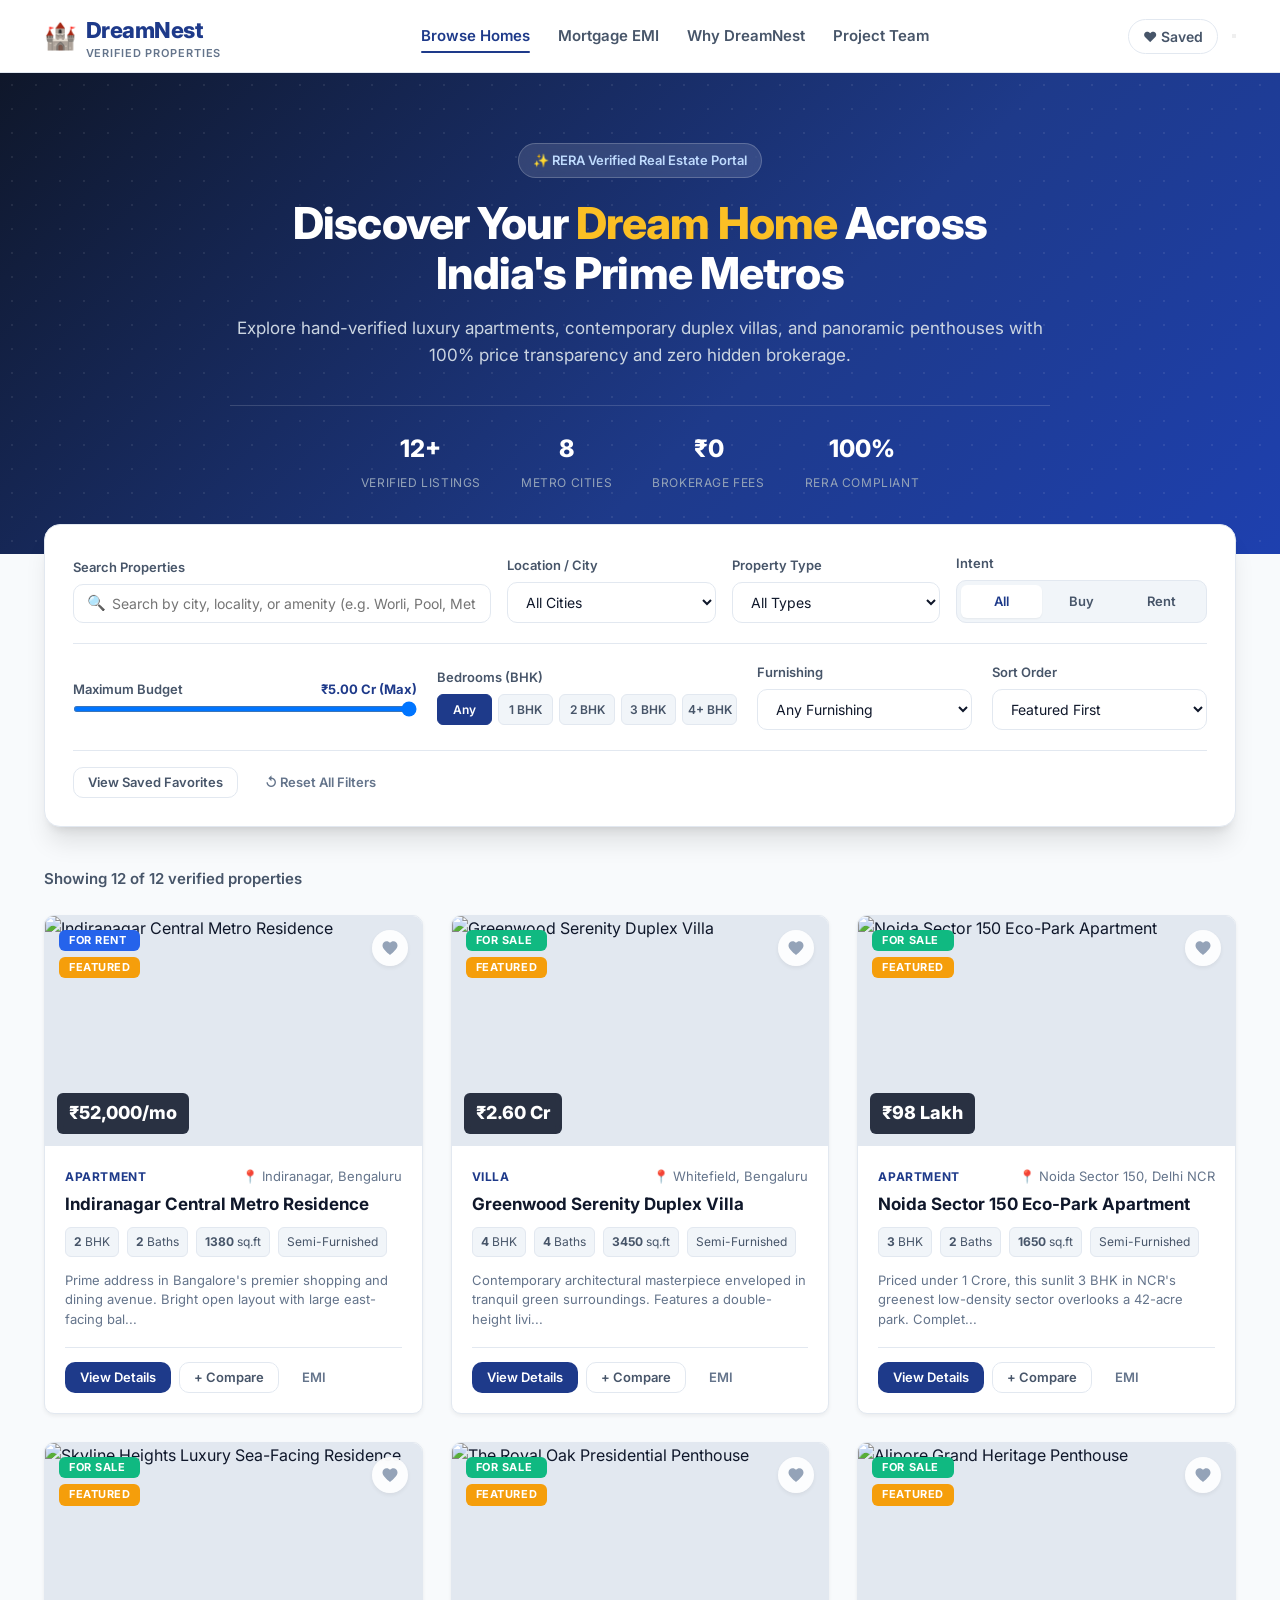
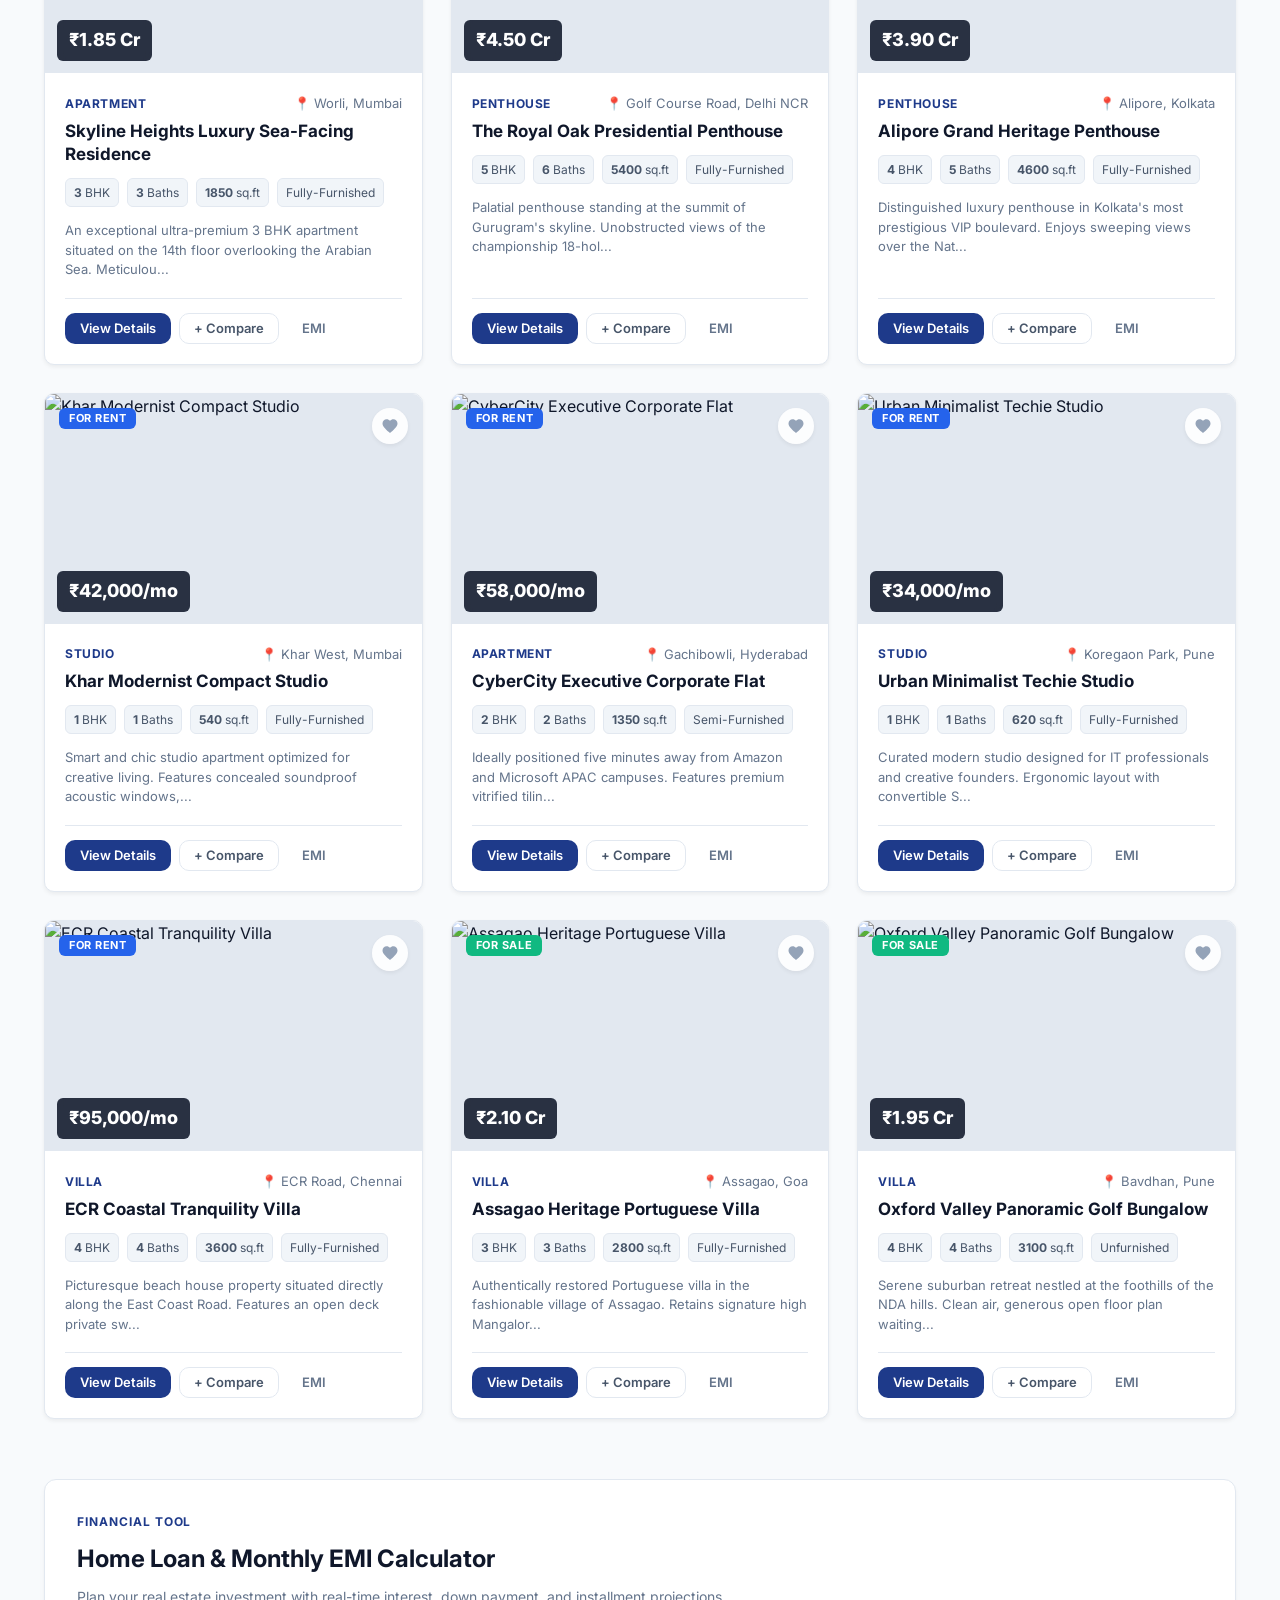
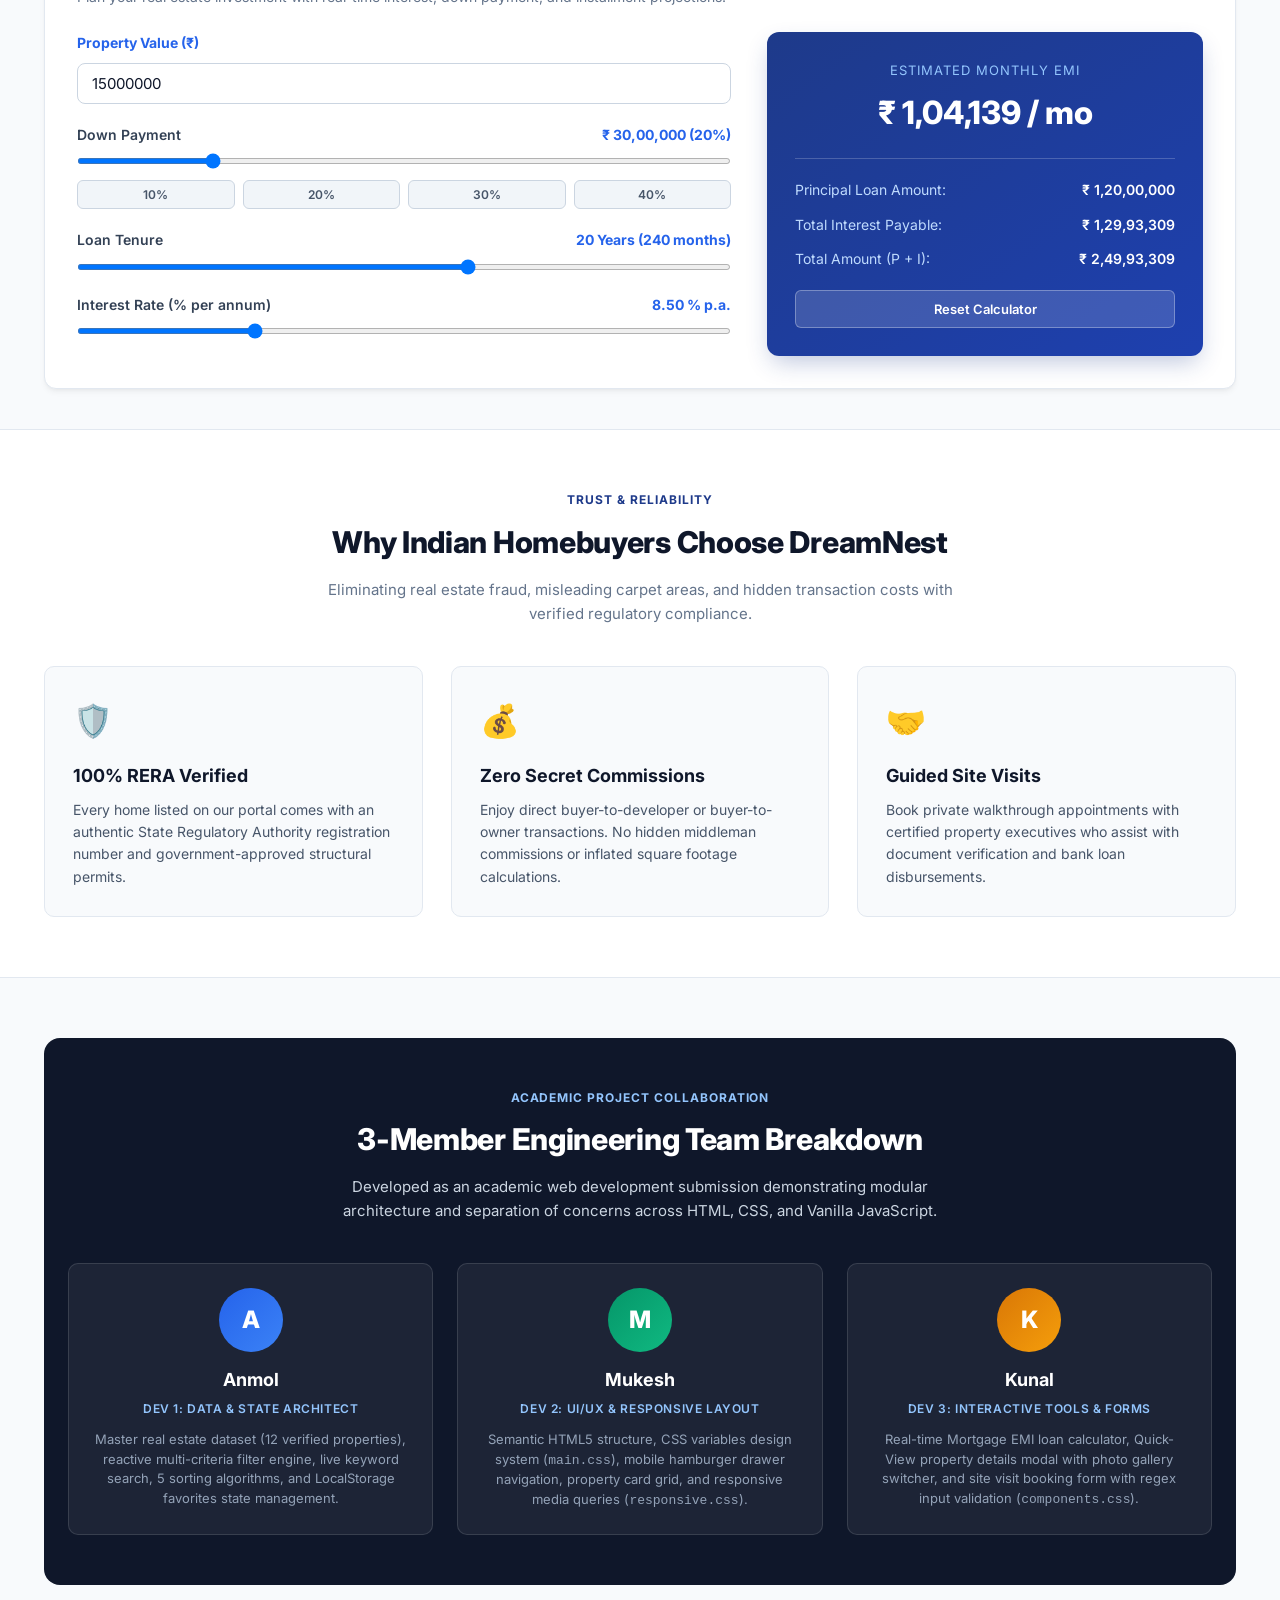
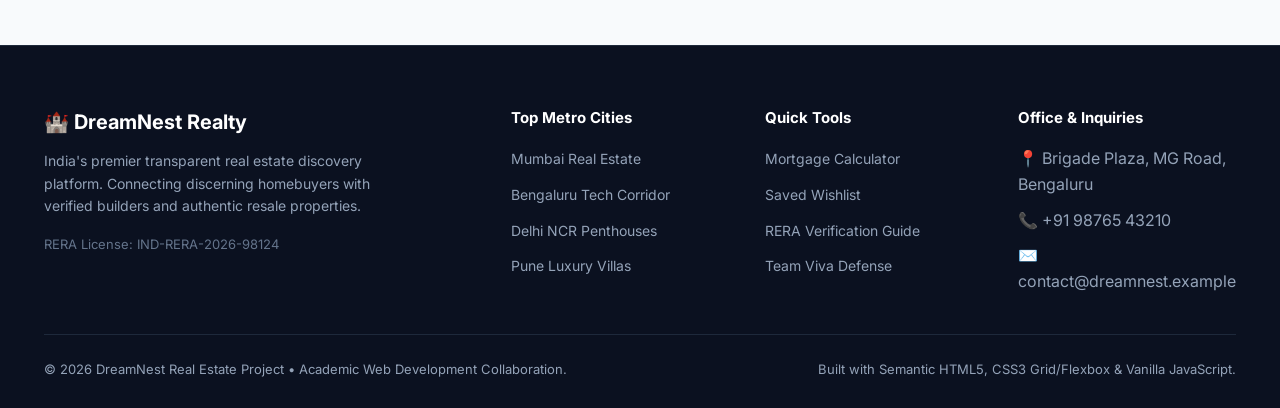
==== index.html @ aae1cc79 "feat(ui): implement responsive layout, design system, and semantic HTML structure" ====
<!DOCTYPE html>
<html lang="en">
<head>
    <meta charset="UTF-8">
    <!-- Viewport configuration for mobile responsiveness (Authored by Mukesh) -->
    <meta name="viewport" content="width=device-width, initial-scale=1.0">
    <title>DreamNest - Verified Real Estate Listing & Mortgage Platform</title>

    <!-- Google Fonts for typography -->
    <link rel="preconnect" href="https://fonts.googleapis.com">
    <link rel="preconnect" href="https://fonts.gstatic.com" crossorigin>
    <link href="https://fonts.googleapis.com/css2?family=Inter:wght@400;500;600;700;800&display=swap" rel="stylesheet">

    <!-- Stylesheets: Mukesh's Design System + Kunal's Component Styling -->
    <link rel="stylesheet" href="css/main.css">
    <link rel="stylesheet" href="css/responsive.css">
    <link rel="stylesheet" href="css/components.css">
</head>
<body>

    <!-- ======================================================================
         SECTION 1: STICKY NAVIGATION BAR (Authored by Mukesh)
         ====================================================================== -->
    <header class="site-header">
        <div class="site-container">
            <nav class="navbar" aria-label="Main Navigation">
                <a href="index.html" class="brand-logo" aria-label="DreamNest Home">
                    <span class="brand-logo__icon">🏰</span>
                    <div>
                        <span>DreamNest</span>
                        <span class="brand-logo__sub">Verified Properties</span>
                    </div>
                </a>

                <ul class="nav-links">
                    <li><a href="#filterSection" class="nav-link is-active">Browse Homes</a></li>
                    <li><a href="#mortgageCalculatorSection" class="nav-link">Mortgage EMI</a></li>
                    <li><a href="#featuresSection" class="nav-link">Why DreamNest</a></li>
                    <li><a href="#teamSection" class="nav-link">Project Team</a></li>
                </ul>

                <div class="nav-actions">
                    <!-- Wishlist button (Connected to Anmol's LocalStorage state) -->
                    <button type="button" class="header-badge-btn" id="headerFavoritesBtn" title="View your saved properties">
                        <span>❤️ Saved</span>
                        <span class="counter-badge" id="favoritesCountBadge" style="display: none;">0</span>
                    </button>

                    <!-- Mobile Hamburger Button -->
                    <button type="button" class="mobile-menu-toggle" id="mobileMenuToggleBtn" aria-label="Toggle navigation menu">
                        <span></span>
                        <span></span>
                        <span></span>
                    </button>
                </div>
            </nav>
        </div>
    </header>

    <main>
        <!-- ==================================================================
             SECTION 2: HERO BANNER (Authored by Mukesh)
             ================================================================== -->
        <section class="hero-section">
            <div class="site-container">
                <div class="hero-content">
                    <div class="hero-pill-badge">
                        <span>✨ RERA Verified Real Estate Portal</span>
                    </div>
                    <h1 class="hero-title">
                        Discover Your <span>Dream Home</span> Across India's Prime Metros
                    </h1>
                    <p class="hero-subtitle">
                        Explore hand-verified luxury apartments, contemporary duplex villas, and panoramic penthouses with 100% price transparency and zero hidden brokerage.
                    </p>

                    <div class="hero-quick-stats">
                        <div class="hero-stat-item">
                            <strong>12+</strong>
                            <span>Verified Listings</span>
                        </div>
                        <div class="hero-stat-item">
                            <strong>8</strong>
                            <span>Metro Cities</span>
                        </div>
                        <div class="hero-stat-item">
                            <strong>₹0</strong>
                            <span>Brokerage Fees</span>
                        </div>
                        <div class="hero-stat-item">
                            <strong>100%</strong>
                            <span>RERA Compliant</span>
                        </div>
                    </div>
                </div>
            </div>
        </section>

        <!-- ==================================================================
             SECTION 3: MULTI-CRITERIA FILTER PANEL (Authored by Mukesh & Anmol)
             ================================================================== -->
        <section class="filter-panel-section" id="filterSection">
            <div class="site-container">
                <div class="filter-card">
                    <!-- Row 1: Keyword, City, Type, Purpose -->
                    <div class="filter-grid-row-1">
                        <div class="filter-control-group">
                            <label for="filterSearchInput" class="filter-control-label">Search Properties</label>
                            <div class="filter-input-wrap">
                                <span class="filter-input-icon">🔍</span>
                                <input 
                                    type="text" 
                                    id="filterSearchInput" 
                                    class="filter-input filter-input--with-icon" 
                                    placeholder="Search by city, locality, or amenity (e.g. Worli, Pool, Metro)..." 
                                />
                            </div>
                        </div>

                        <div class="filter-control-group">
                            <label for="filterCity" class="filter-control-label">Location / City</label>
                            <select id="filterCity" class="filter-select">
                                <option value="all">All Cities</option>
                                <option value="Mumbai">Mumbai</option>
                                <option value="Bengaluru">Bengaluru</option>
                                <option value="Delhi NCR">Delhi NCR</option>
                                <option value="Pune">Pune</option>
                                <option value="Hyderabad">Hyderabad</option>
                                <option value="Goa">Goa</option>
                                <option value="Kolkata">Kolkata</option>
                                <option value="Chennai">Chennai</option>
                            </select>
                        </div>

                        <div class="filter-control-group">
                            <label for="filterPropertyType" class="filter-control-label">Property Type</label>
                            <select id="filterPropertyType" class="filter-select">
                                <option value="all">All Types</option>
                                <option value="Apartment">Apartment</option>
                                <option value="Villa">Villa</option>
                                <option value="Penthouse">Penthouse</option>
                                <option value="Studio">Studio</option>
                            </select>
                        </div>

                        <div class="filter-control-group">
                            <span class="filter-control-label">Intent</span>
                            <div class="purpose-toggle-group">
                                <label class="purpose-toggle-label">
                                    <input type="radio" name="purposeFilter" value="all" checked /> All
                                </label>
                                <label class="purpose-toggle-label">
                                    <input type="radio" name="purposeFilter" value="Sale" /> Buy
                                </label>
                                <label class="purpose-toggle-label">
                                    <input type="radio" name="purposeFilter" value="Rent" /> Rent
                                </label>
                            </div>
                        </div>
                    </div>

                    <!-- Row 2: Price Range, BHK Count, Furnishing, Sorting -->
                    <div class="filter-grid-row-2">
                        <div class="price-slider-wrap">
                            <div class="price-slider-header">
                                <span class="filter-control-label">Maximum Budget</span>
                                <span id="priceSliderValueDisplay">₹5.00 Cr (Max)</span>
                            </div>
                            <input 
                                type="range" 
                                id="filterPriceRange" 
                                class="styled-range-slider" 
                                min="25000" 
                                max="50000000" 
                                step="25000" 
                                value="50000000" 
                            />
                        </div>

                        <div class="filter-control-group">
                            <span class="filter-control-label">Bedrooms (BHK)</span>
                            <div class="bhk-pills-row">
                                <button type="button" class="bhk-pill is-active" data-bhk-val="0">Any</button>
                                <button type="button" class="bhk-pill" data-bhk-val="1">1 BHK</button>
                                <button type="button" class="bhk-pill" data-bhk-val="2">2 BHK</button>
                                <button type="button" class="bhk-pill" data-bhk-val="3">3 BHK</button>
                                <button type="button" class="bhk-pill" data-bhk-val="4">4+ BHK</button>
                            </div>
                        </div>

                        <div class="filter-control-group">
                            <label for="filterFurnishing" class="filter-control-label">Furnishing</label>
                            <select id="filterFurnishing" class="filter-select">
                                <option value="all">Any Furnishing</option>
                                <option value="Fully-Furnished">Fully-Furnished</option>
                                <option value="Semi-Furnished">Semi-Furnished</option>
                                <option value="Unfurnished">Unfurnished</option>
                            </select>
                        </div>

                        <div class="filter-control-group">
                            <label for="filterSortBy" class="filter-control-label">Sort Order</label>
                            <select id="filterSortBy" class="filter-select">
                                <option value="featured">Featured First</option>
                                <option value="price-asc">Price: Low to High</option>
                                <option value="price-desc">Price: High to Low</option>
                                <option value="area-desc">Area: Largest First</option>
                                <option value="newest">Recently Listed</option>
                            </select>
                        </div>
                    </div>

                    <!-- Row 3: Active Filter Chips & Control Buttons -->
                    <div class="filter-actions-bar">
                        <div class="filter-chips-container" id="activeFilterChips" style="display: none;">
                            <!-- Dynamically generated by Anmol's search-filter.js -->
                        </div>

                        <div class="filter-buttons-group">
                            <button type="button" class="btn btn--outline btn--sm" id="toggleFavoritesViewBtn">
                                View Saved Favorites
                            </button>
                            <button type="button" class="btn btn--text btn--sm" id="resetFiltersBtn">
                                ↺ Reset All Filters
                            </button>
                        </div>
                    </div>
                </div>
            </div>
        </section>

        <!-- ==================================================================
             SECTION 4: PROPERTY LISTINGS CATALOG (Cards rendered by Anmol & Mukesh)
             ================================================================== -->
        <section class="site-container">
            <div class="catalog-header-bar">
                <span class="results-badge-text" id="resultsCountBadge">
                    Loading verified listings...
                </span>
            </div>

            <!-- Dynamic Grid Target Container -->
            <div class="properties-grid" id="propertiesContainer">
                <!-- Dynamically populated by Anmol's FilterEngine -->
            </div>
        </section>

        <!-- ==================================================================
             SECTION 5: HOME LOAN & EMI CALCULATOR (Markup by Mukesh, Logic by Kunal)
             ================================================================== -->
        <section class="site-container" id="mortgageCalculatorSection">
            <div class="calculator-card">
                <div class="calculator-card__header">
                    <span class="section-tag">Financial Tool</span>
                    <h2 class="calculator-card__title">Home Loan & Monthly EMI Calculator</h2>
                    <p class="calculator-card__subtitle">
                        Plan your real estate investment with real-time interest, down payment, and installment projections.
                    </p>
                    <span class="calculator-card__notice" id="calcPropertyNotice" style="display: none;"></span>
                </div>

                <div class="calc-grid">
                    <!-- Left: Sliders and Inputs -->
                    <div class="calc-inputs-column">
                        <div class="calc-field-group">
                            <label for="calcPropertyPrice" class="calc-field-header">
                                <span>Property Value (₹)</span>
                            </label>
                            <input 
                                type="number" 
                                id="calcPropertyPrice" 
                                class="calc-text-input" 
                                value="15000000" 
                                step="100000" 
                                min="100000" 
                            />
                        </div>

                        <div class="calc-field-group">
                            <div class="calc-field-header">
                                <span>Down Payment</span>
                                <span id="calcDownPaymentText">₹ 30,00,000 (20%)</span>
                            </div>
                            <input 
                                type="range" 
                                id="calcDownPayment" 
                                class="calc-range-slider" 
                                min="10" 
                                max="60" 
                                value="20" 
                                step="5" 
                            />
                            <div class="calc-pills-row">
                                <button type="button" class="calc-pill-btn" data-calc-dp="10">10%</button>
                                <button type="button" class="calc-pill-btn" data-calc-dp="20">20%</button>
                                <button type="button" class="calc-pill-btn" data-calc-dp="30">30%</button>
                                <button type="button" class="calc-pill-btn" data-calc-dp="40">40%</button>
                            </div>
                        </div>

                        <div class="calc-field-group">
                            <div class="calc-field-header">
                                <span>Loan Tenure</span>
                                <span id="calcTenureText">20 Years (240 months)</span>
                            </div>
                            <input 
                                type="range" 
                                id="calcTenure" 
                                class="calc-range-slider" 
                                min="5" 
                                max="30" 
                                value="20" 
                                step="1" 
                            />
                        </div>

                        <div class="calc-field-group">
                            <div class="calc-field-header">
                                <span>Interest Rate (% per annum)</span>
                                <span id="calcRateText">8.50 % p.a.</span>
                            </div>
                            <input 
                                type="range" 
                                id="calcRate" 
                                class="calc-range-slider" 
                                min="6.5" 
                                max="14.0" 
                                value="8.5" 
                                step="0.1" 
                            />
                        </div>
                    </div>

                    <!-- Right: Results Panel -->
                    <div class="calc-results-panel">
                        <div class="calc-emi-highlight">
                            <div class="calc-emi-highlight__label">Estimated Monthly EMI</div>
                            <div class="calc-emi-highlight__amount" id="calcEmiResult">₹ 1,04,140 / mo</div>
                        </div>

                        <div class="calc-breakdown-list">
                            <div class="calc-breakdown-row">
                                <span>Principal Loan Amount:</span>
                                <strong id="calcPrincipalResult">₹ 1,20,00,000</strong>
                            </div>
                            <div class="calc-breakdown-row">
                                <span>Total Interest Payable:</span>
                                <strong id="calcInterestResult">₹ 1,29,93,522</strong>
                            </div>
                            <div class="calc-breakdown-row">
                                <span>Total Amount (P + I):</span>
                                <strong id="calcTotalResult">₹ 2,49,93,522</strong>
                            </div>
                        </div>

                        <button type="button" class="calc-reset-btn" id="calcResetBtn">Reset Calculator</button>
                    </div>
                </div>
            </div>
        </section>

        <!-- ==================================================================
             SECTION 6: WHY DREAMNEST TRUST MODULE (Authored by Mukesh)
             ================================================================== -->
        <section class="features-section" id="featuresSection">
            <div class="site-container">
                <div class="section-header">
                    <span class="section-tag">Trust & Reliability</span>
                    <h2 class="section-title">Why Indian Homebuyers Choose DreamNest</h2>
                    <p class="section-subtitle">
                        Eliminating real estate fraud, misleading carpet areas, and hidden transaction costs with verified regulatory compliance.
                    </p>
                </div>

                <div class="features-grid">
                    <div class="feature-box">
                        <div class="feature-box__icon">🛡️</div>
                        <h3>100% RERA Verified</h3>
                        <p>Every home listed on our portal comes with an authentic State Regulatory Authority registration number and government-approved structural permits.</p>
                    </div>

                    <div class="feature-box">
                        <div class="feature-box__icon">💰</div>
                        <h3>Zero Secret Commissions</h3>
                        <p>Enjoy direct buyer-to-developer or buyer-to-owner transactions. No hidden middleman commissions or inflated square footage calculations.</p>
                    </div>

                    <div class="feature-box">
                        <div class="feature-box__icon">🤝</div>
                        <h3>Guided Site Visits</h3>
                        <p>Book private walkthrough appointments with certified property executives who assist with document verification and bank loan disbursements.</p>
                    </div>
                </div>
            </div>
        </section>

        <!-- ==================================================================
             SECTION 7: 3-MEMBER TEAM PROJECT ATTRIBUTION (Viva Defense Guide)
             ================================================================== -->
        <section class="site-container" id="teamSection">
            <div class="team-credits-section">
                <div class="site-container">
                    <div class="section-header" style="color: #ffffff;">
                        <span class="section-tag" style="color: #93c5fd;">Academic Project Collaboration</span>
                        <h2 class="section-title" style="color: #ffffff;">3-Member Engineering Team Breakdown</h2>
                        <p class="section-subtitle" style="color: #cbd5e1;">
                            Developed as an academic web development submission demonstrating modular architecture and separation of concerns across HTML, CSS, and Vanilla JavaScript.
                        </p>
                    </div>

                    <div class="team-grid">
                        <!-- Dev 1: Anmol -->
                        <div class="team-member-card">
                            <div class="team-member-avatar">A</div>
                            <h4>Anmol</h4>
                            <div class="team-member-role">Dev 1: Data & State Architect</div>
                            <p class="team-member-desc">
                                Master real estate dataset (12 verified properties), reactive multi-criteria filter engine, live keyword search, 5 sorting algorithms, and LocalStorage favorites state management.
                            </p>
                        </div>

                        <!-- Dev 2: Mukesh -->
                        <div class="team-member-card">
                            <div class="team-member-avatar" style="background: linear-gradient(135deg, #059669, #10b981);">M</div>
                            <h4>Mukesh</h4>
                            <div class="team-member-role">Dev 2: UI/UX & Responsive Layout</div>
                            <p class="team-member-desc">
                                Semantic HTML5 structure, CSS variables design system (<code>main.css</code>), mobile hamburger drawer navigation, property card grid, and responsive media queries (<code>responsive.css</code>).
                            </p>
                        </div>

                        <!-- Dev 3: Kunal -->
                        <div class="team-member-card">
                            <div class="team-member-avatar" style="background: linear-gradient(135deg, #d97706, #f59e0b);">K</div>
                            <h4>Kunal</h4>
                            <div class="team-member-role">Dev 3: Interactive Tools & Forms</div>
                            <p class="team-member-desc">
                                Real-time Mortgage EMI loan calculator, Quick-View property details modal with photo gallery switcher, and site visit booking form with regex input validation (<code>components.css</code>).
                            </p>
                        </div>
                    </div>
                </div>
            </div>
        </section>
    </main>

    <!-- ======================================================================
         SECTION 8: PROPERTY DETAILS MODAL (Markup by Mukesh, Script by Kunal)
         ====================================================================== -->
    <div class="modal-overlay" id="propertyDetailsModal" role="dialog" aria-modal="true" aria-labelledby="modalPropertyTitle">
        <div class="modal-dialog">
            <div class="modal-header">
                <div class="modal-header__info">
                    <span class="badge badge--sale" id="modalPropertyTypeBadge">Apartment • For Sale</span>
                    <h2 id="modalPropertyTitle">Property Title</h2>
                    <p id="modalPropertyAddress">📍 Local Address</p>
                </div>
                <button type="button" class="modal-close-btn" id="modalCloseBtn" aria-label="Close modal">&times;</button>
            </div>

            <!-- Tab Switcher inside Modal -->
            <div class="modal-tabs-bar">
                <button type="button" class="modal-tab-btn is-active" data-modal-tab="details">Property Specs & Gallery</button>
                <button type="button" class="modal-tab-btn" data-modal-tab="tour">Schedule a Site Visit</button>
            </div>

            <div class="modal-body">
                <!-- Tab Pane 1: Specs, Gallery, Amenities -->
                <div class="modal-tab-content is-active" id="modalTabPane_details">
                    <div class="modal-gallery">
                        <div class="modal-main-img-box">
                            <img id="modalMainImage" src="" alt="Property main perspective" />
                        </div>
                        <div class="modal-thumbs-strip" id="modalThumbnailsStrip">
                            <!-- Thumbnails dynamically rendered -->
                        </div>
                    </div>

                    <div style="display: flex; justify-content: space-between; align-items: center; margin-bottom: 12px;">
                        <h3 style="font-size: 22px; color: #1e3a8a; margin: 0;" id="modalPropertyPrice">₹0</h3>
                        <span style="font-size: 12px; font-weight: 700; color: #059669; background: #ecfdf5; padding: 4px 10px; border-radius: 4px;" id="modalPropertyRera">RERA Verified</span>
                    </div>

                    <p style="font-size: 14px; color: #475569; line-height: 1.6; margin-bottom: 20px;" id="modalPropertyDesc">
                        Detailed description text...
                    </p>

                    <h4 style="font-size: 15px; margin-bottom: 10px; color: #0f172a;">Architectural Specifications</h4>
                    <table class="modal-specs-table">
                        <tbody>
                            <tr>
                                <th>Bedrooms (BHK)</th>
                                <td id="modalSpecBeds">-</td>
                            </tr>
                            <tr>
                                <th>Bathrooms</th>
                                <td id="modalSpecBaths">-</td>
                            </tr>
                            <tr>
                                <th>Carpet Area</th>
                                <td id="modalSpecArea">-</td>
                            </tr>
                            <tr>
                                <th>Furnishing Status</th>
                                <td id="modalSpecFurnish">-</td>
                            </tr>
                            <tr>
                                <th>Vastu Facing</th>
                                <td id="modalSpecFacing">-</td>
                            </tr>
                            <tr>
                                <th>Floor Level</th>
                                <td id="modalSpecFloor">-</td>
                            </tr>
                            <tr>
                                <th>Reserved Parking</th>
                                <td id="modalSpecParking">-</td>
                            </tr>
                        </tbody>
                    </table>

                    <h4 style="font-size: 15px; margin: 20px 0 10px 0; color: #0f172a;">Verified Society Amenities</h4>
                    <ul class="modal-amenities-grid" id="modalAmenitiesList">
                        <!-- Amenities dynamically injected -->
                    </ul>
                </div>

                <!-- Tab Pane 2: Schedule a Visit Form -->
                <div class="modal-tab-content" id="modalTabPane_tour">
                    <form class="booking-form" id="tourBookingForm">
                        <input type="hidden" id="tourFormPropertyId" value="" />
                        <div style="background-color: #f1f5f9; padding: 12px; border-radius: 6px; font-size: 13px; font-weight: 600; color: #1e3a8a;" id="tourBookingPropTitle">
                            Property: Selected Listing
                        </div>

                        <div class="booking-form-grid">
                            <div class="booking-input-group">
                                <label for="tourNameInput">Full Name *</label>
                                <input type="text" id="tourNameInput" placeholder="e.g. Rahul Sharma" required />
                            </div>

                            <div class="booking-input-group">
                                <label for="tourEmailInput">Email Address *</label>
                                <input type="email" id="tourEmailInput" placeholder="e.g. rahul@example.com" required />
                            </div>
                        </div>

                        <div class="booking-form-grid">
                            <div class="booking-input-group">
                                <label for="tourPhoneInput">Mobile Number (10 digits) *</label>
                                <input type="tel" id="tourPhoneInput" placeholder="e.g. 9876543210" required />
                            </div>

                            <div class="booking-input-group">
                                <label for="tourDateInput">Preferred Date of Visit *</label>
                                <input type="date" id="tourDateInput" required />
                            </div>
                        </div>

                        <div class="booking-form-grid">
                            <div class="booking-input-group">
                                <label for="tourTimeSlotInput">Preferred Time Slot *</label>
                                <select id="tourTimeSlotInput">
                                    <option value="Morning (10:00 AM - 1:00 PM)">Morning (10:00 AM - 1:00 PM)</option>
                                    <option value="Afternoon (1:00 PM - 4:00 PM)">Afternoon (1:00 PM - 4:00 PM)</option>
                                    <option value="Evening (4:00 PM - 7:00 PM)">Evening (4:00 PM - 7:00 PM)</option>
                                </select>
                            </div>

                            <div class="booking-input-group">
                                <label for="tourNotesInput">Special Requirements</label>
                                <input type="text" id="tourNotesInput" placeholder="e.g. Need family cab pickup" />
                            </div>
                        </div>

                        <button type="submit" class="btn btn--primary btn--md" style="margin-top: 10px;">
                            Confirm Site Visit Appointment
                        </button>
                    </form>
                </div>
            </div>
        </div>
    </div>

    <!-- Floating Scroll-To-Top Button -->
    <button type="button" class="scroll-to-top-btn" id="scrollToTopBtn" aria-label="Scroll back to top" title="Scroll to top">
        ↑
    </button>

    <!-- Toast Notification Container -->
    <div id="toastContainer" class="toast-container"></div>

    <!-- ======================================================================
         SECTION 9: SITE FOOTER (Authored by Mukesh)
         ====================================================================== -->
    <footer class="site-footer">
        <div class="site-container">
            <div class="footer-grid">
                <div class="footer-brand">
                    <h3>🏰 DreamNest Realty</h3>
                    <p>India's premier transparent real estate discovery platform. Connecting discerning homebuyers with verified builders and authentic resale properties.</p>
                    <p style="font-size: 13px; color: #64748b;">RERA License: IND-RERA-2026-98124</p>
                </div>

                <div class="footer-column">
                    <h4>Top Metro Cities</h4>
                    <ul class="footer-links">
                        <li><a href="#filterSection">Mumbai Real Estate</a></li>
                        <li><a href="#filterSection">Bengaluru Tech Corridor</a></li>
                        <li><a href="#filterSection">Delhi NCR Penthouses</a></li>
                        <li><a href="#filterSection">Pune Luxury Villas</a></li>
                    </ul>
                </div>

                <div class="footer-column">
                    <h4>Quick Tools</h4>
                    <ul class="footer-links">
                        <li><a href="#mortgageCalculatorSection">Mortgage Calculator</a></li>
                        <li><a href="#filterSection">Saved Wishlist</a></li>
                        <li><a href="#featuresSection">RERA Verification Guide</a></li>
                        <li><a href="#teamSection">Team Viva Defense</a></li>
                    </ul>
                </div>

                <div class="footer-column">
                    <h4>Office & Inquiries</h4>
                    <ul class="footer-links">
                        <li>📍 Brigade Plaza, MG Road, Bengaluru</li>
                        <li>📞 +91 98765 43210</li>
                        <li>✉️ contact@dreamnest.example</li>
                    </ul>
                </div>
            </div>

            <div class="footer-bottom">
                <p>&copy; 2026 DreamNest Real Estate Project • Academic Web Development Collaboration.</p>
                <p>Built with Semantic HTML5, CSS3 Grid/Flexbox & Vanilla JavaScript.</p>
            </div>
        </div>
    </footer>

    <!-- ======================================================================
         JAVASCRIPT MODULES IN EXECUTION ORDER:
         1. Data Layer (Anmol - Dev 1)
         2. LocalStorage State (Anmol - Dev 1)
         3. Search & Filter Engine (Anmol - Dev 1)
         4. Mortgage Loan Calculator (Kunal - Dev 3)
         5. Quick-View Modal & Booking Form (Kunal - Dev 3)
         ====================================================================== -->
    <script src="js/properties-data.js"></script>
    <script src="js/storage-state.js"></script>
    <script src="js/search-filter.js"></script>
    <script src="js/calculator.js"></script>
    <script src="js/modal-contact.js"></script>

    <!-- Mukesh's Mobile Navigation Drawer Toggle -->
    <script>
        document.addEventListener('DOMContentLoaded', function () {
            var toggleBtn = document.getElementById('mobileMenuToggleBtn');
            var navLinks = document.querySelector('.nav-links');
            if (toggleBtn && navLinks) {
                toggleBtn.addEventListener('click', function () {
                    navLinks.classList.toggle('is-open');
                });
            }

            // Header Favorites shortcut button
            var favHeaderBtn = document.getElementById('headerFavoritesBtn');
            if (favHeaderBtn) {
                favHeaderBtn.addEventListener('click', function () {
                    var favToggleBtn = document.getElementById('toggleFavoritesViewBtn');
                    if (favToggleBtn) {
                        favToggleBtn.click();
                        document.getElementById('filterSection').scrollIntoView({ behavior: 'smooth' });
                    }
                });
            }
        });
    </script>
</body>
</html>
---- css/main.css ----
/* ==========================================================================
   File: main.css
   Author: Mukesh (Dev 2 - UI/UX Architecture & Layout)
   GitHub: @mukeshkashyap-cse
   Description: Design system, CSS custom variables, typography, navigation,
                hero section, filter controls, property card grid, and layout.
   ========================================================================== */

/* --------------------------------------------------------------------------
   1. CSS VARIABLES (DESIGN TOKENS)
   -------------------------------------------------------------------------- */
:root {
    --primary-color: #1e3a8a;
    --primary-hover: #1d4ed8;
    --primary-light: #eff6ff;
    --primary-border: #bfdbfe;
    --accent-color: #f59e0b;
    --accent-hover: #d97706;
    --accent-light: #fef3c7;
    --success-color: #10b981;
    --danger-color: #ef4444;

    --text-primary: #0f172a;
    --text-secondary: #475569;
    --text-muted: #64748b;
    --text-inverted: #ffffff;

    --bg-page: #f8fafc;
    --bg-surface: #ffffff;
    --bg-surface-alt: #f1f5f9;

    --border-color: #e2e8f0;
    --border-color-focus: #2563eb;

    --shadow-xs: 0 1px 2px 0 rgba(0, 0, 0, 0.05);
    --shadow-sm: 0 2px 4px 0 rgba(0, 0, 0, 0.06);
    --shadow-md: 0 4px 8px -1px rgba(0, 0, 0, 0.1), 0 2px 4px -2px rgba(0, 0, 0, 0.06);
    --shadow-lg: 0 10px 15px -3px rgba(0, 0, 0, 0.1), 0 4px 6px -4px rgba(0, 0, 0, 0.1);
    --shadow-xl: 0 20px 25px -5px rgba(0, 0, 0, 0.1), 0 8px 10px -6px rgba(0, 0, 0, 0.1);

    --radius-sm: 6px;
    --radius-md: 10px;
    --radius-lg: 16px;
    --radius-full: 9999px;

    --transition-fast: 0.15s ease;
    --transition-base: 0.25s ease;
    --transition-smooth: 0.3s cubic-bezier(0.16, 1, 0.3, 1);

    --font-sans: 'Inter', -apple-system, BlinkMacSystemFont, 'Segoe UI', Roboto, Helvetica, Arial, sans-serif;
    --max-width-site: 1240px;
}

/* --------------------------------------------------------------------------
   2. GLOBAL RESETS & BASE TYPOGRAPHY
   -------------------------------------------------------------------------- */
*, *::before, *::after {
    box-sizing: border-box;
    margin: 0;
    padding: 0;
}

html {
    scroll-behavior: smooth;
    font-size: 16px;
}

body {
    font-family: var(--font-sans);
    background-color: var(--bg-page);
    color: var(--text-primary);
    line-height: 1.6;
    -webkit-font-smoothing: antialiased;
    -moz-osx-font-smoothing: grayscale;
    min-height: 100vh;
    display: flex;
    flex-direction: column;
}

img {
    max-width: 100%;
    height: auto;
    display: block;
}

a {
    color: var(--primary-color);
    text-decoration: none;
    transition: color var(--transition-fast);
}

a:hover {
    color: var(--primary-hover);
}

button, input, select, textarea {
    font-family: inherit;
    font-size: inherit;
}

.site-container {
    max-width: var(--max-width-site);
    margin: 0 auto;
    padding: 0 24px;
    width: 100%;
}

/* --------------------------------------------------------------------------
   3. STICKY GLASSMORPHIC NAVBAR
   -------------------------------------------------------------------------- */
.site-header {
    position: sticky;
    top: 0;
    z-index: 1000;
    background-color: rgba(255, 255, 255, 0.92);
    backdrop-filter: blur(12px);
    -webkit-backdrop-filter: blur(12px);
    border-bottom: 1px solid var(--border-color);
    transition: all var(--transition-base);
}

.navbar {
    display: flex;
    align-items: center;
    justify-content: space-between;
    height: 72px;
}

.brand-logo {
    display: flex;
    align-items: center;
    gap: 10px;
    font-size: 22px;
    font-weight: 800;
    color: var(--primary-color);
    text-decoration: none;
    letter-spacing: -0.02em;
}

.brand-logo__icon {
    font-size: 26px;
}

.brand-logo__sub {
    font-size: 11px;
    font-weight: 600;
    color: var(--text-muted);
    text-transform: uppercase;
    letter-spacing: 0.08em;
    display: block;
    line-height: 1;
}

.nav-links {
    display: flex;
    align-items: center;
    list-style: none;
    gap: 28px;
}

.nav-link {
    font-size: 15px;
    font-weight: 600;
    color: var(--text-secondary);
    padding: 8px 0;
    position: relative;
    transition: color var(--transition-fast);
}

.nav-link:hover,
.nav-link.is-active {
    color: var(--primary-color);
}

.nav-link.is-active::after {
    content: '';
    position: absolute;
    bottom: 0;
    left: 0;
    width: 100%;
    height: 2px;
    background-color: var(--primary-color);
    border-radius: 2px;
}

.nav-actions {
    display: flex;
    align-items: center;
    gap: 14px;
}

.header-badge-btn {
    position: relative;
    background: transparent;
    border: 1px solid var(--border-color);
    border-radius: var(--radius-full);
    padding: 8px 14px;
    font-size: 14px;
    font-weight: 600;
    color: var(--text-secondary);
    cursor: pointer;
    display: flex;
    align-items: center;
    gap: 8px;
    transition: all var(--transition-fast);
}

.header-badge-btn:hover {
    background-color: var(--bg-surface-alt);
    border-color: #cbd5e1;
    color: var(--text-primary);
}

.counter-badge {
    background-color: var(--primary-color);
    color: #ffffff;
    font-size: 11px;
    font-weight: 700;
    padding: 2px 7px;
    border-radius: var(--radius-full);
    line-height: 1.2;
}

/* --------------------------------------------------------------------------
   4. HERO BANNER & INTRO SEARCH
   -------------------------------------------------------------------------- */
.hero-section {
    position: relative;
    background: linear-gradient(135deg, #0f172a 0%, #1e3a8a 60%, #1e40af 100%);
    color: #ffffff;
    padding: 70px 0 60px 0;
    overflow: hidden;
}

.hero-section::before {
    content: '';
    position: absolute;
    top: 0;
    left: 0;
    right: 0;
    bottom: 0;
    background-image: radial-gradient(rgba(255, 255, 255, 0.08) 1px, transparent 1px);
    background-size: 24px 24px;
    pointer-events: none;
}

.hero-content {
    position: relative;
    z-index: 2;
    max-width: 820px;
    text-align: center;
    margin: 0 auto;
}

.hero-pill-badge {
    display: inline-flex;
    align-items: center;
    gap: 8px;
    background-color: rgba(255, 255, 255, 0.12);
    border: 1px solid rgba(255, 255, 255, 0.2);
    backdrop-filter: blur(8px);
    padding: 6px 14px;
    border-radius: var(--radius-full);
    font-size: 13px;
    font-weight: 600;
    color: #bfdbfe;
    margin-bottom: 20px;
}

.hero-title {
    font-size: 44px;
    font-weight: 800;
    line-height: 1.15;
    margin-bottom: 16px;
    letter-spacing: -0.02em;
}

.hero-title span {
    color: #fbbf24;
}

.hero-subtitle {
    font-size: 17px;
    color: #cbd5e1;
    line-height: 1.6;
    margin-bottom: 32px;
}

.hero-quick-stats {
    display: flex;
    justify-content: center;
    gap: 40px;
    margin-top: 36px;
    padding-top: 24px;
    border-top: 1px solid rgba(255, 255, 255, 0.15);
}

.hero-stat-item {
    text-align: center;
}

.hero-stat-item strong {
    display: block;
    font-size: 24px;
    font-weight: 800;
    color: #ffffff;
}

.hero-stat-item span {
    font-size: 12px;
    color: #94a3b8;
    text-transform: uppercase;
    letter-spacing: 0.05em;
}

/* --------------------------------------------------------------------------
   5. FILTER PANEL & SEARCH CONTROLS
   -------------------------------------------------------------------------- */
.filter-panel-section {
    margin-top: -30px;
    position: relative;
    z-index: 10;
    margin-bottom: 40px;
}

.filter-card {
    background-color: var(--bg-surface);
    border: 1px solid var(--border-color);
    border-radius: var(--radius-lg);
    box-shadow: var(--shadow-xl);
    padding: 28px;
}

.filter-grid-row-1 {
    display: grid;
    grid-template-columns: 2fr 1fr 1fr 1.2fr;
    gap: 16px;
    align-items: end;
    margin-bottom: 20px;
}

.filter-control-group {
    display: flex;
    flex-direction: column;
    gap: 6px;
}

.filter-control-label {
    font-size: 13px;
    font-weight: 600;
    color: var(--text-secondary);
}

.filter-input-wrap {
    position: relative;
    display: flex;
    align-items: center;
}

.filter-input-icon {
    position: absolute;
    left: 14px;
    color: var(--text-muted);
    font-size: 15px;
    pointer-events: none;
}

.filter-input,
.filter-select {
    width: 100%;
    padding: 10px 14px;
    border: 1.5px solid var(--border-color);
    border-radius: var(--radius-md);
    background-color: #ffffff;
    color: var(--text-primary);
    font-size: 14px;
    outline: none;
    transition: all var(--transition-fast);
}

.filter-input--with-icon {
    padding-left: 38px;
}

.filter-input:focus,
.filter-select:focus {
    border-color: var(--border-color-focus);
    box-shadow: 0 0 0 3px rgba(37, 99, 235, 0.12);
}

/* Purpose segmented toggle */
.purpose-toggle-group {
    display: flex;
    background-color: var(--bg-surface-alt);
    border-radius: var(--radius-md);
    padding: 4px;
    border: 1px solid var(--border-color);
}

.purpose-toggle-label {
    flex: 1;
    text-align: center;
    padding: 6px 12px;
    font-size: 13px;
    font-weight: 600;
    color: var(--text-secondary);
    border-radius: var(--radius-sm);
    cursor: pointer;
    transition: all var(--transition-fast);
}

.purpose-toggle-label input {
    display: none;
}

.purpose-toggle-label:has(input:checked) {
    background-color: #ffffff;
    color: var(--primary-color);
    box-shadow: var(--shadow-xs);
}

/* Filter Row 2: Price Slider, BHK Pills & Secondary Dropdowns */
.filter-grid-row-2 {
    display: grid;
    grid-template-columns: 1.6fr 1.4fr 1fr 1fr;
    gap: 20px;
    align-items: center;
    padding-top: 18px;
    border-top: 1px solid var(--border-color);
}

.price-slider-wrap {
    display: flex;
    flex-direction: column;
    gap: 6px;
}

.price-slider-header {
    display: flex;
    justify-content: space-between;
    font-size: 13px;
    font-weight: 600;
}

.price-slider-header span:last-child {
    color: var(--primary-color);
    font-weight: 700;
}

.styled-range-slider {
    width: 100%;
    height: 6px;
    border-radius: 4px;
    background: #cbd5e1;
    outline: none;
    cursor: pointer;
}

/* BHK Filter Pills */
.bhk-pills-row {
    display: flex;
    gap: 6px;
}

.bhk-pill {
    flex: 1;
    padding: 7px 0;
    text-align: center;
    background-color: var(--bg-surface-alt);
    border: 1px solid var(--border-color);
    border-radius: var(--radius-sm);
    font-size: 12px;
    font-weight: 600;
    color: var(--text-secondary);
    cursor: pointer;
    transition: all var(--transition-fast);
}

.bhk-pill:hover {
    background-color: #e2e8f0;
    color: var(--text-primary);
}

.bhk-pill.is-active {
    background-color: var(--primary-color);
    border-color: var(--primary-color);
    color: #ffffff;
}

/* Filter Actions Row */
.filter-actions-bar {
    display: flex;
    justify-content: space-between;
    align-items: center;
    margin-top: 20px;
    padding-top: 16px;
    border-top: 1px solid var(--border-color);
}

.filter-chips-container {
    display: flex;
    flex-wrap: wrap;
    gap: 8px;
    align-items: center;
}

.filter-chip {
    display: inline-flex;
    align-items: center;
    gap: 6px;
    background-color: var(--primary-light);
    color: var(--primary-color);
    border: 1px solid var(--primary-border);
    border-radius: var(--radius-full);
    padding: 4px 10px;
    font-size: 12px;
    font-weight: 600;
}

.filter-chip__remove {
    background: transparent;
    border: none;
    color: var(--primary-color);
    font-size: 14px;
    cursor: pointer;
    line-height: 1;
}

.filter-buttons-group {
    display: flex;
    gap: 12px;
}

/* --------------------------------------------------------------------------
   6. RESULTS HEADER & SORTING
   -------------------------------------------------------------------------- */
.catalog-header-bar {
    display: flex;
    justify-content: space-between;
    align-items: center;
    margin-bottom: 24px;
    flex-wrap: wrap;
    gap: 16px;
}

.results-badge-text {
    font-size: 15px;
    font-weight: 600;
    color: var(--text-secondary);
}

.results-sort-controls {
    display: flex;
    align-items: center;
    gap: 12px;
}

.sort-select-label {
    font-size: 13px;
    font-weight: 600;
    color: var(--text-muted);
}

/* --------------------------------------------------------------------------
   7. PROPERTY CARDS GRID LAYOUT
   -------------------------------------------------------------------------- */
.properties-grid {
    display: grid;
    grid-template-columns: repeat(auto-fill, minmax(350px, 1fr));
    gap: 28px;
    margin-bottom: 60px;
}

.property-card {
    background-color: var(--bg-surface);
    border: 1px solid var(--border-color);
    border-radius: var(--radius-md);
    overflow: hidden;
    box-shadow: var(--shadow-sm);
    transition: transform var(--transition-smooth), box-shadow var(--transition-smooth);
    display: flex;
    flex-direction: column;
}

.property-card:hover {
    transform: translateY(-6px);
    box-shadow: var(--shadow-xl);
}

.property-card__media {
    position: relative;
    width: 100%;
    height: 230px;
    overflow: hidden;
    background-color: #e2e8f0;
}

.property-card__img {
    width: 100%;
    height: 100%;
    object-fit: cover;
    transition: transform 0.5s ease;
}

.property-card:hover .property-card__img {
    transform: scale(1.05);
}

.property-card__badges {
    position: absolute;
    top: 14px;
    left: 14px;
    display: flex;
    flex-direction: column;
    gap: 6px;
    z-index: 2;
}

.badge {
    display: inline-block;
    padding: 4px 10px;
    border-radius: var(--radius-sm);
    font-size: 11px;
    font-weight: 700;
    text-transform: uppercase;
    letter-spacing: 0.05em;
    line-height: 1.2;
}

.badge--sale {
    background-color: #10b981;
    color: #ffffff;
}

.badge--rent {
    background-color: #2563eb;
    color: #ffffff;
}

.badge--featured {
    background-color: #f59e0b;
    color: #ffffff;
}

.property-card__fav-btn {
    position: absolute;
    top: 14px;
    right: 14px;
    width: 36px;
    height: 36px;
    background-color: rgba(255, 255, 255, 0.9);
    backdrop-filter: blur(4px);
    border: none;
    border-radius: var(--radius-full);
    display: flex;
    align-items: center;
    justify-content: center;
    cursor: pointer;
    box-shadow: var(--shadow-sm);
    transition: transform var(--transition-fast), background-color var(--transition-fast);
    z-index: 2;
}

.property-card__fav-btn:hover {
    transform: scale(1.1);
    background-color: #ffffff;
}

.heart-icon {
    width: 18px;
    height: 18px;
    fill: #94a3b8;
    transition: fill var(--transition-fast);
}

.property-card__fav-btn.is-active .heart-icon {
    fill: #ef4444;
}

.property-card__price-banner {
    position: absolute;
    bottom: 12px;
    left: 12px;
    background: rgba(15, 23, 42, 0.88);
    backdrop-filter: blur(4px);
    color: #ffffff;
    font-size: 18px;
    font-weight: 800;
    padding: 6px 12px;
    border-radius: var(--radius-sm);
}

.property-card__content {
    padding: 20px;
    display: flex;
    flex-direction: column;
    flex-grow: 1;
}

.property-card__header-meta {
    display: flex;
    justify-content: space-between;
    align-items: center;
    margin-bottom: 6px;
}

.property-card__tag {
    font-size: 12px;
    font-weight: 700;
    color: var(--primary-color);
    text-transform: uppercase;
    letter-spacing: 0.05em;
}

.property-card__city {
    font-size: 13px;
    color: var(--text-muted);
}

.property-card__title {
    font-size: 17px;
    font-weight: 700;
    color: var(--text-primary);
    line-height: 1.35;
    margin-bottom: 12px;
    display: -webkit-box;
    -webkit-line-clamp: 2;
    -webkit-box-orient: vertical;
    overflow: hidden;
}

.property-card__specs-row {
    display: flex;
    flex-wrap: wrap;
    gap: 8px;
    margin-bottom: 14px;
}

.spec-pill {
    background-color: var(--bg-surface-alt);
    border: 1px solid var(--border-color);
    border-radius: var(--radius-sm);
    padding: 4px 8px;
    font-size: 12px;
    color: var(--text-secondary);
}

.property-card__short-desc {
    font-size: 13px;
    color: var(--text-muted);
    line-height: 1.5;
    margin-bottom: 18px;
    flex-grow: 1;
}

.property-card__actions {
    display: flex;
    gap: 8px;
    padding-top: 14px;
    border-top: 1px solid var(--border-color);
    align-items: center;
}

/* --------------------------------------------------------------------------
   8. BUTTON COMPONENTS
   -------------------------------------------------------------------------- */
.btn {
    display: inline-flex;
    align-items: center;
    justify-content: center;
    font-weight: 600;
    border-radius: var(--radius-md);
    cursor: pointer;
    transition: all var(--transition-fast);
    border: 1.5px solid transparent;
    text-align: center;
    line-height: 1;
    white-space: nowrap;
}

.btn--primary {
    background-color: var(--primary-color);
    color: #ffffff;
}

.btn--primary:hover {
    background-color: var(--primary-hover);
    color: #ffffff;
}

.btn--outline {
    background-color: transparent;
    border-color: var(--border-color);
    color: var(--text-secondary);
}

.btn--outline:hover {
    background-color: var(--bg-surface-alt);
    color: var(--text-primary);
}

.btn--outline.is-active {
    background-color: var(--primary-light);
    border-color: var(--primary-color);
    color: var(--primary-color);
}

.btn--text {
    background-color: transparent;
    color: var(--text-muted);
    padding: 8px;
}

.btn--text:hover {
    color: var(--primary-color);
}

.btn--sm {
    padding: 8px 14px;
    font-size: 13px;
}

.btn--md {
    padding: 12px 20px;
    font-size: 15px;
}

/* --------------------------------------------------------------------------
   9. EMPTY STATE
   -------------------------------------------------------------------------- */
.empty-state {
    grid-column: 1 / -1;
    text-align: center;
    padding: 60px 20px;
    background-color: var(--bg-surface);
    border: 1px dashed var(--border-color);
    border-radius: var(--radius-lg);
}

.empty-state__icon {
    font-size: 48px;
    margin-bottom: 16px;
}

.empty-state__title {
    font-size: 20px;
    color: var(--text-primary);
    margin-bottom: 8px;
}

.empty-state__desc {
    font-size: 14px;
    color: var(--text-muted);
    max-width: 480px;
    margin: 0 auto 20px auto;
}

/* --------------------------------------------------------------------------
   10. WHY CHOOSE US & TRUST SECTION
   -------------------------------------------------------------------------- */
.features-section {
    padding: 60px 0;
    background-color: var(--bg-surface);
    border-top: 1px solid var(--border-color);
    border-bottom: 1px solid var(--border-color);
    margin-bottom: 60px;
}

.section-header {
    text-align: center;
    max-width: 650px;
    margin: 0 auto 40px auto;
}

.section-tag {
    font-size: 12px;
    font-weight: 700;
    color: var(--primary-color);
    text-transform: uppercase;
    letter-spacing: 0.08em;
    display: block;
    margin-bottom: 8px;
}

.section-title {
    font-size: 30px;
    font-weight: 800;
    color: var(--text-primary);
    margin-bottom: 12px;
    letter-spacing: -0.01em;
}

.section-subtitle {
    font-size: 15px;
    color: var(--text-muted);
}

.features-grid {
    display: grid;
    grid-template-columns: repeat(3, 1fr);
    gap: 28px;
}

.feature-box {
    padding: 28px;
    background-color: var(--bg-page);
    border: 1px solid var(--border-color);
    border-radius: var(--radius-md);
    transition: transform var(--transition-base);
}

.feature-box:hover {
    transform: translateY(-4px);
}

.feature-box__icon {
    font-size: 32px;
    margin-bottom: 16px;
}

.feature-box h3 {
    font-size: 18px;
    font-weight: 700;
    color: var(--text-primary);
    margin-bottom: 8px;
}

.feature-box p {
    font-size: 14px;
    color: var(--text-secondary);
    line-height: 1.6;
}

/* --------------------------------------------------------------------------
   11. TEAM ATTRIBUTION SECTION
   -------------------------------------------------------------------------- */
.team-credits-section {
    padding: 50px 0;
    background-color: #0f172a;
    color: #ffffff;
    border-radius: var(--radius-lg);
    margin: 40px 0 60px 0;
}

.team-grid {
    display: grid;
    grid-template-columns: repeat(3, 1fr);
    gap: 24px;
    margin-top: 32px;
}

.team-member-card {
    background-color: rgba(255, 255, 255, 0.06);
    border: 1px solid rgba(255, 255, 255, 0.12);
    border-radius: var(--radius-md);
    padding: 24px;
    text-align: center;
}

.team-member-avatar {
    width: 64px;
    height: 64px;
    background: linear-gradient(135deg, #2563eb, #3b82f6);
    border-radius: var(--radius-full);
    display: flex;
    align-items: center;
    justify-content: center;
    font-size: 24px;
    font-weight: 800;
    margin: 0 auto 14px auto;
}

.team-member-card h4 {
    font-size: 18px;
    font-weight: 700;
    margin-bottom: 4px;
}

.team-member-role {
    font-size: 12px;
    font-weight: 600;
    color: #93c5fd;
    text-transform: uppercase;
    letter-spacing: 0.05em;
    margin-bottom: 12px;
}

.team-member-desc {
    font-size: 13px;
    color: #94a3b8;
    line-height: 1.5;
}

/* --------------------------------------------------------------------------
   12. FOOTER
   -------------------------------------------------------------------------- */
.site-footer {
    background-color: #0b1120;
    color: #94a3b8;
    padding: 60px 0 30px 0;
    border-top: 1px solid #1e293b;
    margin-top: auto;
}

.footer-grid {
    display: grid;
    grid-template-columns: 2fr 1fr 1fr 1fr;
    gap: 40px;
    margin-bottom: 40px;
}

.footer-brand h3 {
    color: #ffffff;
    font-size: 20px;
    margin-bottom: 12px;
}

.footer-brand p {
    font-size: 14px;
    line-height: 1.6;
    margin-bottom: 16px;
    max-width: 340px;
}

.footer-column h4 {
    color: #ffffff;
    font-size: 15px;
    font-weight: 700;
    margin-bottom: 16px;
}

.footer-links {
    list-style: none;
    display: flex;
    flex-direction: column;
    gap: 10px;
}

.footer-links a {
    color: #94a3b8;
    font-size: 14px;
    transition: color var(--transition-fast);
}

.footer-links a:hover {
    color: #ffffff;
}

.footer-bottom {
    padding-top: 24px;
    border-top: 1px solid #1e293b;
    display: flex;
    justify-content: space-between;
    align-items: center;
    font-size: 13px;
}
---- css/responsive.css ----
/* ==========================================================================
   File: responsive.css
   Author: Mukesh (Dev 2 - UI/UX Architecture & Layout)
   GitHub: @mukeshkashyap-cse
   Description: Responsive media queries for desktop, tablet, and mobile displays.
                Includes mobile hamburger navigation and print stylesheets.
   ========================================================================== */

/* --------------------------------------------------------------------------
   1. TABLET BREAKPOINT (max-width: 1024px)
   -------------------------------------------------------------------------- */
@media screen and (max-width: 1024px) {
    .site-container {
        padding: 0 20px;
    }

    .hero-title {
        font-size: 36px;
    }

    /* Filter Grid adjustments */
    .filter-grid-row-1 {
        grid-template-columns: 1fr 1fr;
        gap: 14px;
    }

    .filter-grid-row-2 {
        grid-template-columns: 1fr 1fr;
        gap: 16px;
    }

    /* Properties grid 2-columns */
    .properties-grid {
        grid-template-columns: repeat(2, 1fr);
        gap: 20px;
    }

    /* Features 3-column to 3-column tight */
    .features-grid {
        gap: 16px;
    }

    /* Calculator side-by-side stays balanced */
    .calc-grid {
        grid-template-columns: 1fr;
        gap: 24px;
    }

    /* Footer 4-columns to 2-columns */
    .footer-grid {
        grid-template-columns: 1fr 1fr;
        gap: 30px;
    }
}

/* --------------------------------------------------------------------------
   2. MOBILE BREAKPOINT (max-width: 768px)
   -------------------------------------------------------------------------- */
@media screen and (max-width: 768px) {
    /* Navbar Hamburger Setup */
    .mobile-menu-toggle {
        display: flex;
        flex-direction: column;
        justify-content: space-around;
        width: 32px;
        height: 32px;
        background: transparent;
        border: none;
        cursor: pointer;
        padding: 4px;
        z-index: 1100;
    }

    .mobile-menu-toggle span {
        width: 100%;
        height: 2.5px;
        background-color: var(--text-primary);
        border-radius: 2px;
        transition: all var(--transition-fast);
    }

    .nav-links {
        position: fixed;
        top: 72px;
        left: 0;
        right: 0;
        background-color: #ffffff;
        border-bottom: 1px solid var(--border-color);
        flex-direction: column;
        padding: 24px 20px;
        gap: 16px;
        box-shadow: var(--shadow-xl);
        transform: translateY(-150%);
        transition: transform 0.3s cubic-bezier(0.16, 1, 0.3, 1);
        z-index: 999;
    }

    .nav-links.is-open {
        transform: translateY(0);
    }

    .nav-link {
        width: 100%;
        text-align: center;
        padding: 10px 0;
    }

    /* Hero Section */
    .hero-section {
        padding: 44px 0 50px 0;
    }

    .hero-title {
        font-size: 28px;
    }

    .hero-subtitle {
        font-size: 15px;
        margin-bottom: 24px;
    }

    .hero-quick-stats {
        gap: 16px;
    }

    .hero-stat-item strong {
        font-size: 20px;
    }

    /* Filter Panel collapses to single column */
    .filter-panel-section {
        margin-top: -20px;
    }

    .filter-card {
        padding: 18px;
    }

    .filter-grid-row-1 {
        grid-template-columns: 1fr;
        gap: 14px;
    }

    .filter-grid-row-2 {
        grid-template-columns: 1fr;
        gap: 16px;
    }

    .filter-actions-bar {
        flex-direction: column;
        align-items: stretch;
        gap: 14px;
    }

    .filter-buttons-group {
        flex-direction: column;
        width: 100%;
    }

    .filter-buttons-group button {
        width: 100%;
    }

    /* Catalog Header */
    .catalog-header-bar {
        flex-direction: column;
        align-items: flex-start;
        gap: 12px;
    }

    .results-sort-controls {
        width: 100%;
        justify-content: space-between;
    }

    /* Property Cards 1-Column */
    .properties-grid {
        grid-template-columns: 1fr;
        gap: 20px;
    }

    .property-card__media {
        height: 200px;
    }

    /* Calculator Widget */
    .calculator-card {
        padding: 20px;
        margin: 24px 0;
    }

    .calculator-card__title {
        font-size: 20px;
    }

    .calc-emi-highlight__amount {
        font-size: 26px;
    }

    .calc-pills-row {
        flex-wrap: wrap;
    }

    /* Modal dialog */
    .modal-dialog {
        max-height: 94vh;
        width: 100%;
    }

    .modal-header {
        padding: 16px 20px;
    }

    .modal-body {
        padding: 18px;
    }

    .modal-main-img-box {
        height: 220px;
    }

    .booking-form-grid {
        grid-template-columns: 1fr;
    }

    .modal-amenities-grid {
        grid-template-columns: 1fr 1fr;
    }

    /* Features Section */
    .features-grid {
        grid-template-columns: 1fr;
    }

    /* Team Section */
    .team-grid {
        grid-template-columns: 1fr;
    }

    /* Toast Pills */
    .toast-container {
        left: 16px;
        right: 16px;
        bottom: 16px;
    }

    .toast-pill {
        min-width: 100%;
        max-width: 100%;
    }

    /* Footer */
    .footer-grid {
        grid-template-columns: 1fr;
        gap: 24px;
    }

    .footer-bottom {
        flex-direction: column;
        gap: 10px;
        text-align: center;
    }
}

/* --------------------------------------------------------------------------
   3. SMALL MOBILE PHONES (max-width: 480px)
   -------------------------------------------------------------------------- */
@media screen and (max-width: 480px) {
    .site-header .navbar {
        height: 64px;
    }

    .brand-logo {
        font-size: 19px;
    }

    .hero-title {
        font-size: 24px;
    }

    .hero-quick-stats {
        flex-direction: column;
        gap: 12px;
    }

    .modal-amenities-grid {
        grid-template-columns: 1fr;
    }
}

/* --------------------------------------------------------------------------
   4. PRINT MEDIA STYLESHEET
   -------------------------------------------------------------------------- */
@media print {
    .site-header,
    .filter-panel-section,
    .calculator-card,
    .site-footer,
    .modal-overlay,
    .toast-container,
    .scroll-to-top-btn {
        display: none !important;
    }

    body {
        background: #ffffff !important;
        color: #000000 !important;
        font-size: 12pt;
    }

    .property-card {
        page-break-inside: avoid;
        box-shadow: none !important;
        border: 1px solid #cccccc !important;
        margin-bottom: 20px;
    }

    .properties-grid {
        grid-template-columns: repeat(2, 1fr) !important;
    }
}
---- css/components.css ----
/* ==========================================================================
   File: components.css
   Author: Kunal (Dev 3 - Interactive Tools & Utilities)
   GitHub: @kp4339536-netizen
   Description: Component styles for Quick-View Modal, Mortgage Calculator,
                Site Visit Booking Form, Toast Alerts, and FAQ Accordions.
   ========================================================================== */

/* --------------------------------------------------------------------------
   1. FLOATING TOAST NOTIFICATION PILLS
   -------------------------------------------------------------------------- */
.toast-container {
    position: fixed;
    bottom: 24px;
    right: 24px;
    z-index: 99999;
    display: flex;
    flex-direction: column;
    gap: 12px;
    pointer-events: none;
}

.toast-pill {
    pointer-events: auto;
    display: flex;
    align-items: center;
    gap: 10px;
    min-width: 280px;
    max-width: 420px;
    padding: 12px 18px;
    background-color: #ffffff;
    color: #1e293b;
    border-radius: 8px;
    box-shadow: 0 10px 25px -5px rgba(0, 0, 0, 0.15), 0 8px 10px -6px rgba(0, 0, 0, 0.1);
    border-left: 5px solid #2563eb;
    font-size: 14px;
    font-family: inherit;
    line-height: 1.4;
    animation: toastSlideIn 0.3s cubic-bezier(0.16, 1, 0.3, 1) forwards;
    transition: opacity 0.3s ease, transform 0.3s ease;
}

.toast-pill.is-hiding {
    opacity: 0;
    transform: translateY(12px) scale(0.95);
}

.toast-pill--success {
    border-left-color: #10b981;
}

.toast-pill--warning {
    border-left-color: #f59e0b;
}

.toast-pill--error {
    border-left-color: #ef4444;
}

.toast-pill__icon {
    font-size: 16px;
    flex-shrink: 0;
}

.toast-pill__msg {
    flex-grow: 1;
    font-weight: 500;
}

.toast-pill__close {
    background: transparent;
    border: none;
    font-size: 18px;
    line-height: 1;
    color: #94a3b8;
    cursor: pointer;
    padding: 0 4px;
    transition: color 0.15s ease;
}

.toast-pill__close:hover {
    color: #1e293b;
}

@keyframes toastSlideIn {
    from {
        opacity: 0;
        transform: translateX(40px);
    }
    to {
        opacity: 1;
        transform: translateX(0);
    }
}

/* --------------------------------------------------------------------------
   2. MORTGAGE & MONTHLY EMI CALCULATOR WIDGET
   -------------------------------------------------------------------------- */
.calculator-card {
    background-color: #ffffff;
    border: 1px solid #e2e8f0;
    border-radius: 12px;
    box-shadow: 0 4px 6px -1px rgba(0, 0, 0, 0.05), 0 2px 4px -2px rgba(0, 0, 0, 0.05);
    padding: 32px;
    margin: 40px 0;
}

.calculator-card__header {
    margin-bottom: 24px;
}

.calculator-card__title {
    font-size: 24px;
    font-weight: 700;
    color: #0f172a;
    margin: 0 0 8px 0;
}

.calculator-card__subtitle {
    font-size: 14px;
    color: #64748b;
    margin: 0;
}

.calculator-card__notice {
    display: inline-block;
    background-color: #eff6ff;
    color: #1d4ed8;
    border: 1px solid #bfdbfe;
    border-radius: 6px;
    padding: 6px 12px;
    font-size: 13px;
    font-weight: 600;
    margin-top: 10px;
}

.calc-grid {
    display: grid;
    grid-template-columns: 1.2fr 0.8fr;
    gap: 36px;
    align-items: start;
}

.calc-inputs-column {
    display: flex;
    flex-direction: column;
    gap: 20px;
}

.calc-field-group {
    display: flex;
    flex-direction: column;
    gap: 8px;
}

.calc-field-header {
    display: flex;
    justify-content: space-between;
    align-items: center;
    font-size: 14px;
    font-weight: 600;
    color: #334155;
}

.calc-field-header span:last-child {
    color: #2563eb;
    font-weight: 700;
}

.calc-text-input {
    width: 100%;
    padding: 10px 14px;
    border: 1.5px solid #cbd5e1;
    border-radius: 8px;
    font-size: 15px;
    color: #0f172a;
    outline: none;
    transition: border-color 0.2s ease, box-shadow 0.2s ease;
    box-sizing: border-box;
}

.calc-text-input:focus {
    border-color: #2563eb;
    box-shadow: 0 0 0 3px rgba(37, 99, 235, 0.15);
}

.calc-range-slider {
    width: 100%;
    height: 6px;
    border-radius: 4px;
    background: #e2e8f0;
    outline: none;
    cursor: pointer;
    margin: 4px 0;
}

.calc-pills-row {
    display: flex;
    gap: 8px;
    margin-top: 4px;
}

.calc-pill-btn {
    flex: 1;
    padding: 6px 10px;
    background-color: #f1f5f9;
    border: 1px solid #cbd5e1;
    border-radius: 6px;
    font-size: 12px;
    font-weight: 600;
    color: #475569;
    cursor: pointer;
    transition: all 0.15s ease;
}

.calc-pill-btn:hover {
    background-color: #e2e8f0;
    color: #0f172a;
}

/* Results Output Card */
.calc-results-panel {
    background: linear-gradient(145deg, #1e3a8a 0%, #1e40af 100%);
    color: #ffffff;
    border-radius: 12px;
    padding: 28px;
    box-shadow: 0 10px 25px -5px rgba(30, 58, 138, 0.3);
    display: flex;
    flex-direction: column;
    gap: 20px;
}

.calc-emi-highlight {
    text-align: center;
    padding-bottom: 20px;
    border-bottom: 1px solid rgba(255, 255, 255, 0.2);
}

.calc-emi-highlight__label {
    font-size: 13px;
    text-transform: uppercase;
    letter-spacing: 0.08em;
    color: #93c5fd;
    margin-bottom: 6px;
}

.calc-emi-highlight__amount {
    font-size: 32px;
    font-weight: 800;
    color: #ffffff;
    margin: 0;
}

.calc-breakdown-list {
    display: flex;
    flex-direction: column;
    gap: 12px;
}

.calc-breakdown-row {
    display: flex;
    justify-content: space-between;
    font-size: 14px;
    color: #bfdbfe;
}

.calc-breakdown-row strong {
    color: #ffffff;
    font-weight: 600;
}

.calc-reset-btn {
    background: rgba(255, 255, 255, 0.15);
    border: 1px solid rgba(255, 255, 255, 0.3);
    color: #ffffff;
    border-radius: 6px;
    padding: 10px;
    font-size: 13px;
    font-weight: 600;
    cursor: pointer;
    transition: background 0.2s ease;
    width: 100%;
}

.calc-reset-btn:hover {
    background: rgba(255, 255, 255, 0.25);
}

/* --------------------------------------------------------------------------
   3. QUICK-VIEW MODAL WINDOW
   -------------------------------------------------------------------------- */
.modal-overlay {
    position: fixed;
    top: 0;
    left: 0;
    width: 100%;
    height: 100%;
    background-color: rgba(15, 23, 42, 0.75);
    backdrop-filter: blur(4px);
    z-index: 10000;
    display: none;
    align-items: center;
    justify-content: center;
    padding: 20px;
    box-sizing: border-box;
    opacity: 0;
    transition: opacity 0.25s ease;
}

.modal-overlay.is-open {
    display: flex;
    opacity: 1;
}

.modal-dialog {
    background-color: #ffffff;
    border-radius: 14px;
    max-width: 900px;
    width: 100%;
    max-height: 90vh;
    display: flex;
    flex-direction: column;
    overflow: hidden;
    box-shadow: 0 25px 50px -12px rgba(0, 0, 0, 0.25);
    animation: modalPopIn 0.3s cubic-bezier(0.16, 1, 0.3, 1) forwards;
}

@keyframes modalPopIn {
    from {
        opacity: 0;
        transform: scale(0.96) translateY(12px);
    }
    to {
        opacity: 1;
        transform: scale(1) translateY(0);
    }
}

.modal-header {
    display: flex;
    justify-content: space-between;
    align-items: center;
    padding: 20px 28px;
    border-bottom: 1px solid #e2e8f0;
}

.modal-header__info h2 {
    margin: 0 0 4px 0;
    font-size: 20px;
    color: #0f172a;
}

.modal-header__info p {
    margin: 0;
    font-size: 13px;
    color: #64748b;
}

.modal-close-btn {
    background: transparent;
    border: none;
    font-size: 28px;
    line-height: 1;
    color: #94a3b8;
    cursor: pointer;
    transition: color 0.15s ease;
}

.modal-close-btn:hover {
    color: #0f172a;
}

.modal-tabs-bar {
    display: flex;
    background-color: #f8fafc;
    border-bottom: 1px solid #e2e8f0;
    padding: 0 28px;
    gap: 16px;
}

.modal-tab-btn {
    padding: 12px 16px;
    background: transparent;
    border: none;
    border-bottom: 3px solid transparent;
    font-size: 14px;
    font-weight: 600;
    color: #64748b;
    cursor: pointer;
    transition: all 0.2s ease;
}

.modal-tab-btn:hover {
    color: #2563eb;
}

.modal-tab-btn.is-active {
    color: #2563eb;
    border-bottom-color: #2563eb;
}

.modal-body {
    padding: 28px;
    overflow-y: auto;
    flex-grow: 1;
}

.modal-tab-content {
    display: none;
}

.modal-tab-content.is-active {
    display: block;
}

/* Modal Gallery */
.modal-gallery {
    margin-bottom: 24px;
}

.modal-main-img-box {
    width: 100%;
    height: 380px;
    border-radius: 10px;
    overflow: hidden;
    background-color: #e2e8f0;
    margin-bottom: 12px;
}

.modal-main-img-box img {
    width: 100%;
    height: 100%;
    object-fit: cover;
    transition: opacity 0.2s ease;
}

.modal-thumbs-strip {
    display: flex;
    gap: 10px;
    overflow-x: auto;
    padding-bottom: 4px;
}

.modal-thumb {
    width: 90px;
    height: 60px;
    object-fit: cover;
    border-radius: 6px;
    cursor: pointer;
    border: 2px solid transparent;
    opacity: 0.7;
    transition: all 0.2s ease;
    flex-shrink: 0;
}

.modal-thumb:hover {
    opacity: 1;
}

.modal-thumb.is-active {
    border-color: #2563eb;
    opacity: 1;
    box-shadow: 0 0 0 2px rgba(37, 99, 235, 0.2);
}

/* Modal Specs Table */
.modal-specs-table {
    width: 100%;
    border-collapse: collapse;
    margin: 20px 0;
    font-size: 14px;
}

.modal-specs-table th,
.modal-specs-table td {
    padding: 10px 14px;
    border-bottom: 1px solid #f1f5f9;
    text-align: left;
}

.modal-specs-table th {
    color: #64748b;
    font-weight: 500;
    width: 35%;
}

.modal-specs-table td {
    color: #0f172a;
    font-weight: 600;
}

/* Modal Amenities Grid */
.modal-amenities-grid {
    display: grid;
    grid-template-columns: repeat(auto-fill, minmax(200px, 1fr));
    gap: 10px;
    list-style: none;
    padding: 0;
    margin: 16px 0;
}

.amenity-item {
    background-color: #f8fafc;
    border: 1px solid #e2e8f0;
    border-radius: 6px;
    padding: 8px 12px;
    font-size: 13px;
    color: #334155;
    font-weight: 500;
}

/* --------------------------------------------------------------------------
   4. SCHEDULE A TOUR / BOOKING FORM
   -------------------------------------------------------------------------- */
.booking-form {
    display: flex;
    flex-direction: column;
    gap: 16px;
}

.booking-form-grid {
    display: grid;
    grid-template-columns: 1fr 1fr;
    gap: 16px;
}

.booking-input-group {
    display: flex;
    flex-direction: column;
    gap: 6px;
}

.booking-input-group label {
    font-size: 13px;
    font-weight: 600;
    color: #334155;
}

.booking-input-group input,
.booking-input-group select,
.booking-input-group textarea {
    padding: 10px 14px;
    border: 1.5px solid #cbd5e1;
    border-radius: 8px;
    font-size: 14px;
    color: #0f172a;
    outline: none;
    font-family: inherit;
    box-sizing: border-box;
    transition: border-color 0.2s ease;
}

.booking-input-group input:focus,
.booking-input-group select:focus,
.booking-input-group textarea:focus {
    border-color: #2563eb;
}

.booking-input-group input.is-invalid,
.booking-input-group select.is-invalid {
    border-color: #ef4444;
    background-color: #fef2f2;
}

.input-error-msg {
    color: #ef4444;
    font-size: 12px;
    font-weight: 500;
    margin-top: 2px;
}

.booking-success-box {
    text-align: center;
    padding: 32px 20px;
    background-color: #f0fdf4;
    border: 1px solid #bbf7d0;
    border-radius: 10px;
}

.booking-success-box__icon {
    font-size: 42px;
    margin-bottom: 12px;
}

.booking-success-box h3 {
    color: #166534;
    margin: 0 0 8px 0;
    font-size: 20px;
}

.booking-success-box p {
    color: #15803d;
    font-size: 14px;
    line-height: 1.6;
    margin: 0 0 16px 0;
}

.booking-success-box__ref {
    font-family: monospace;
    font-weight: bold;
    background-color: #dcfce7;
    display: inline-block;
    padding: 4px 10px;
    border-radius: 4px;
}

/* --------------------------------------------------------------------------
   5. SCROLL-TO-TOP BUTTON
   -------------------------------------------------------------------------- */
.scroll-to-top-btn {
    position: fixed;
    bottom: 24px;
    left: 24px;
    width: 44px;
    height: 44px;
    background-color: #1e3a8a;
    color: #ffffff;
    border: none;
    border-radius: 50%;
    cursor: pointer;
    box-shadow: 0 4px 10px rgba(0, 0, 0, 0.2);
    display: flex;
    align-items: center;
    justify-content: center;
    font-size: 18px;
    opacity: 0;
    visibility: hidden;
    transform: translateY(12px);
    transition: all 0.25s ease;
    z-index: 999;
}

.scroll-to-top-btn.is-visible {
    opacity: 1;
    visibility: visible;
    transform: translateY(0);
}

.scroll-to-top-btn:hover {
    background-color: #2563eb;
    transform: translateY(-2px);
}

/* --------------------------------------------------------------------------
   6. FAQ ACCORDION
   -------------------------------------------------------------------------- */
.faq-accordion {
    display: flex;
    flex-direction: column;
    gap: 12px;
    margin: 24px 0;
}

.faq-accordion__item {
    border: 1px solid #e2e8f0;
    border-radius: 8px;
    overflow: hidden;
    background-color: #ffffff;
}

.faq-accordion__question {
    width: 100%;
    text-align: left;
    padding: 16px 20px;
    background: transparent;
    border: none;
    font-size: 15px;
    font-weight: 600;
    color: #0f172a;
    cursor: pointer;
    display: flex;
    justify-content: space-between;
    align-items: center;
    transition: background-color 0.15s ease;
}

.faq-accordion__question:hover {
    background-color: #f8fafc;
}

.faq-accordion__question::after {
    content: '+';
    font-size: 20px;
    font-weight: 400;
    color: #64748b;
    transition: transform 0.2s ease;
}

.faq-accordion__item.is-open .faq-accordion__question::after {
    content: '−';
}

.faq-accordion__answer {
    display: none;
    padding: 0 20px 16px 20px;
    font-size: 14px;
    color: #475569;
    line-height: 1.6;
}

.faq-accordion__item.is-open .faq-accordion__answer {
    display: block;
}
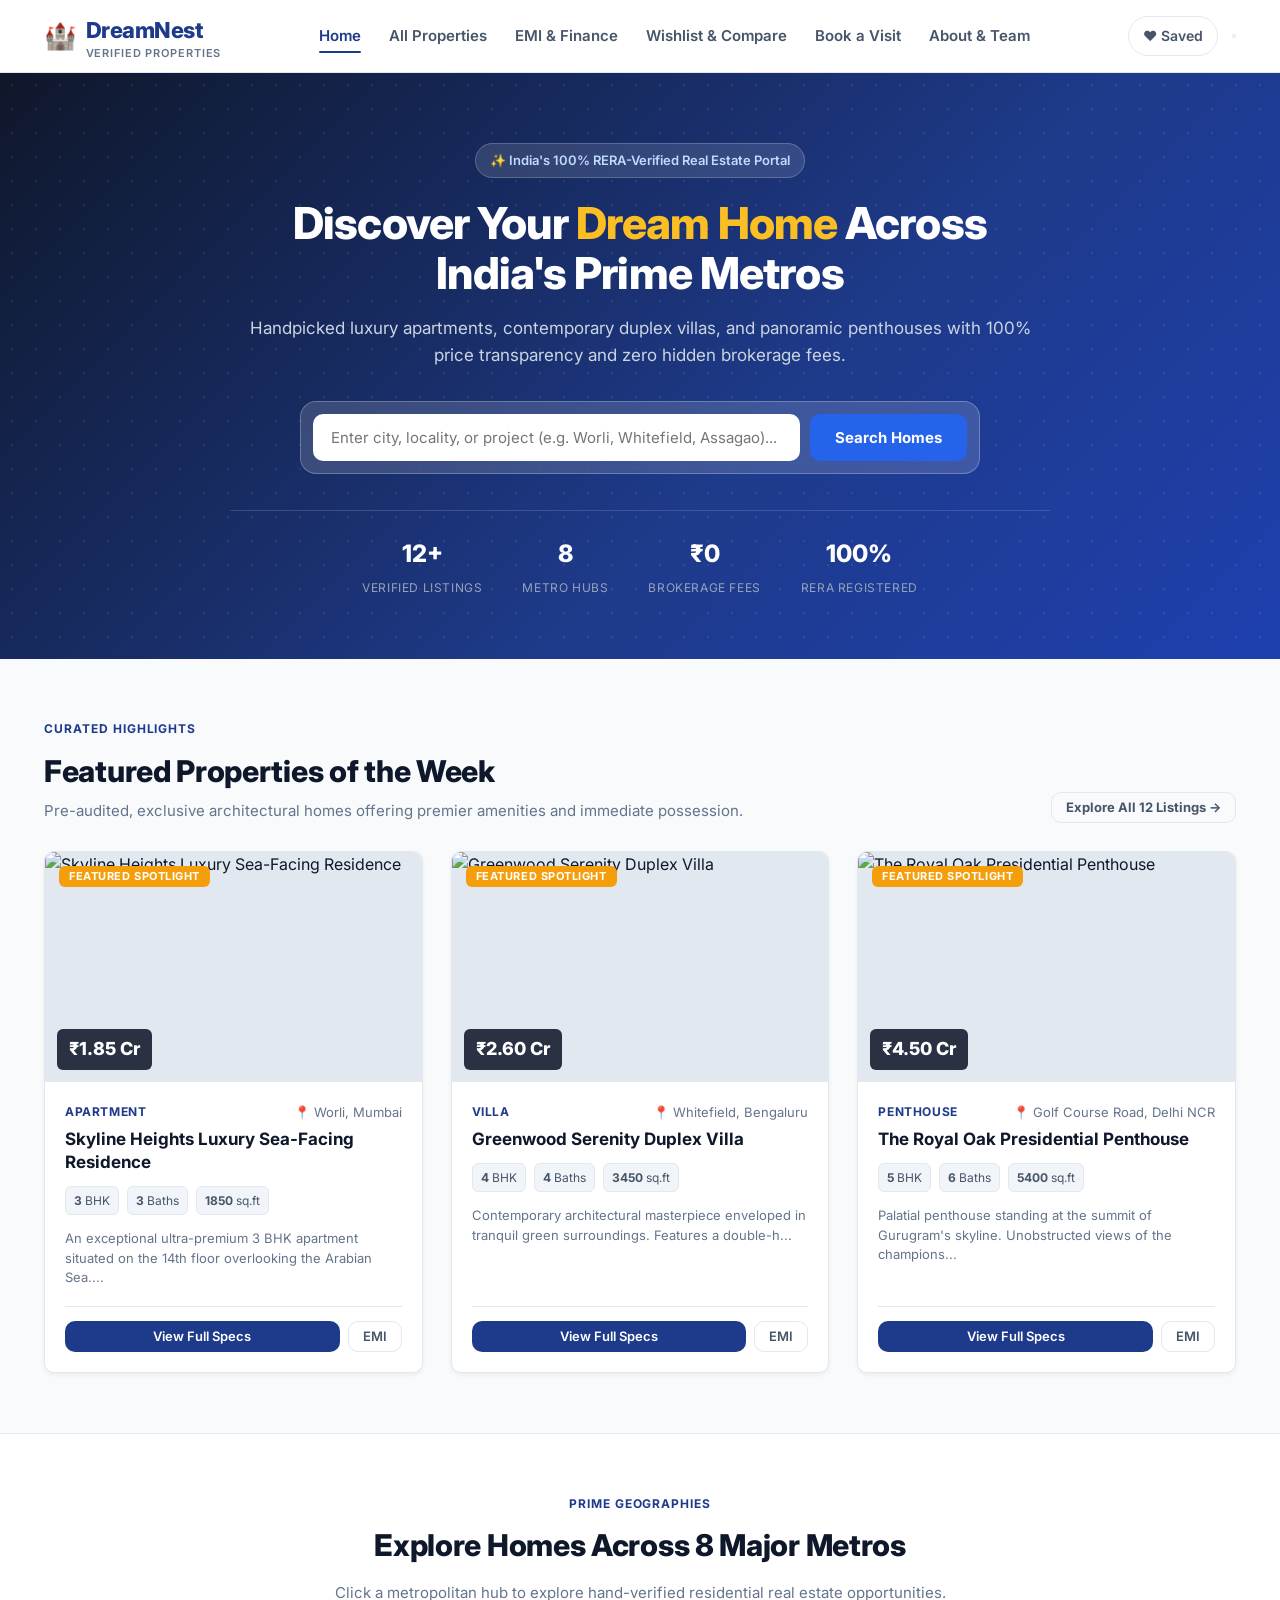
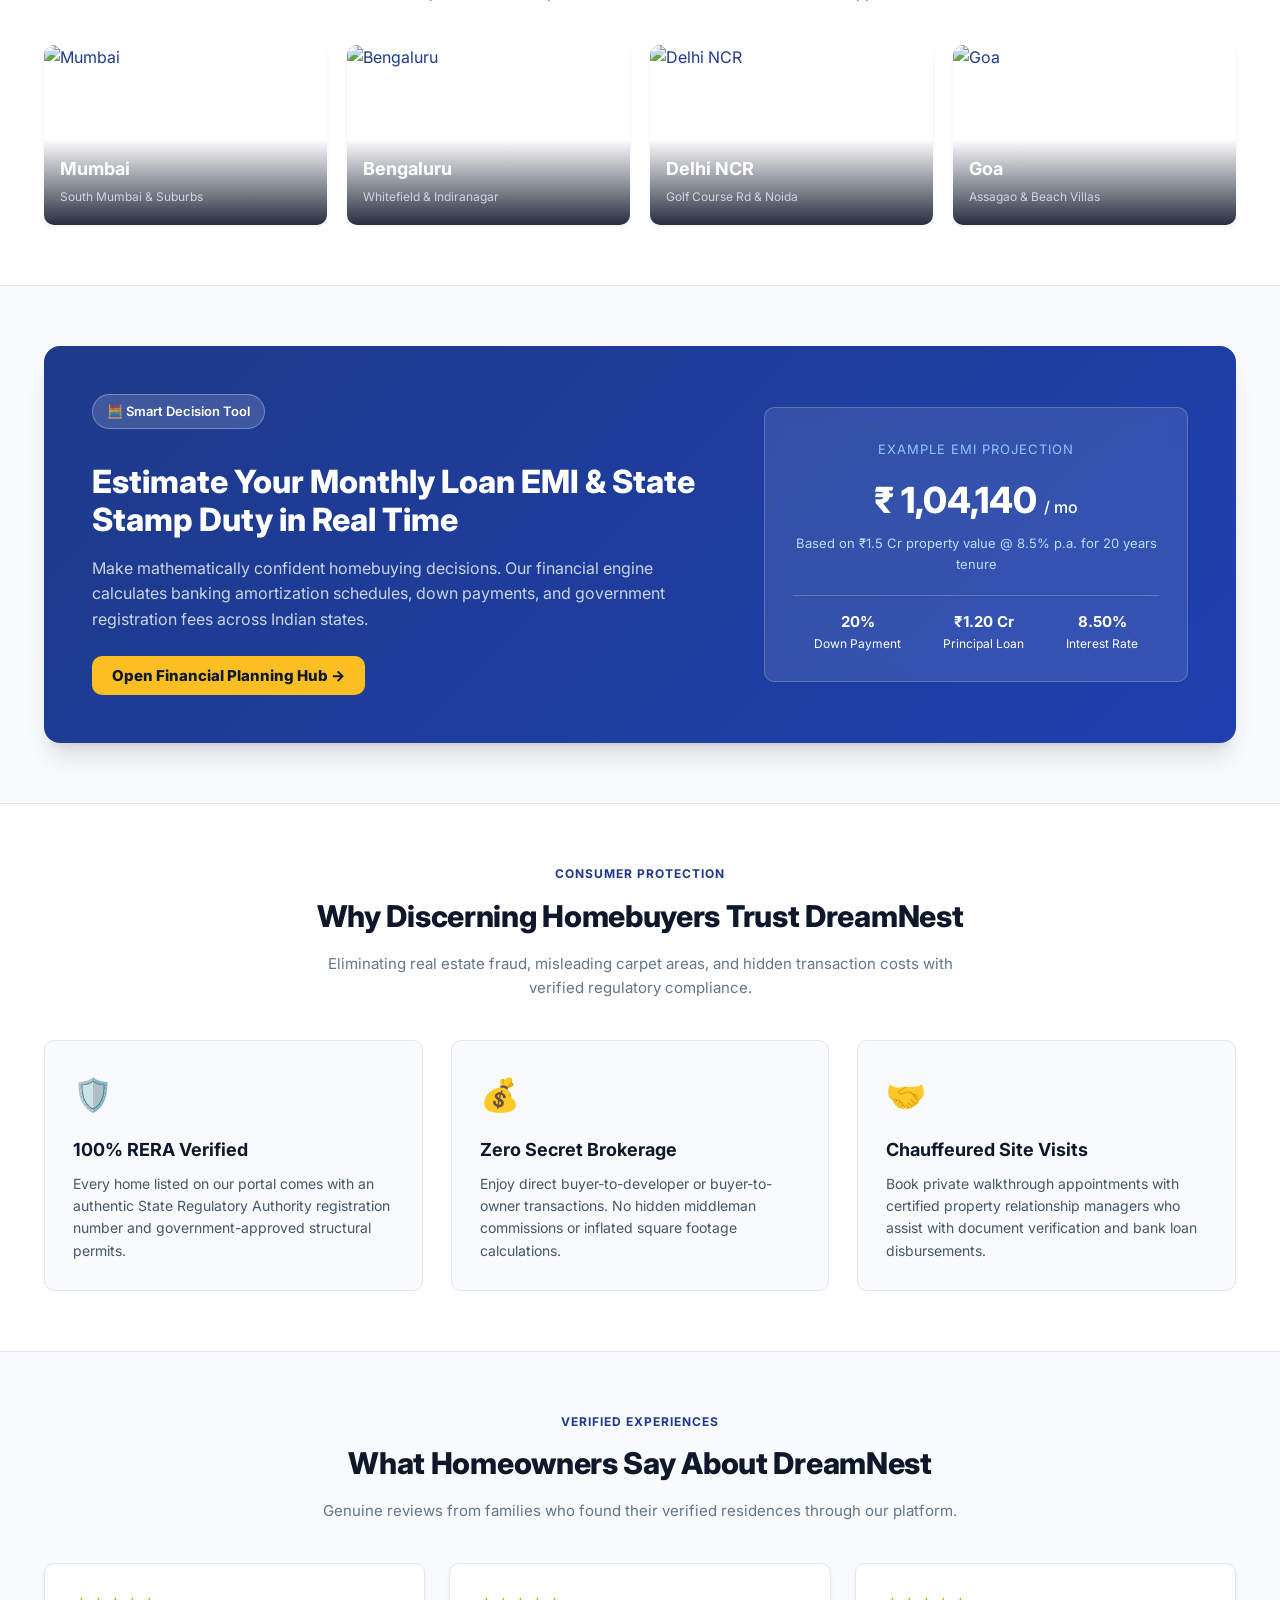
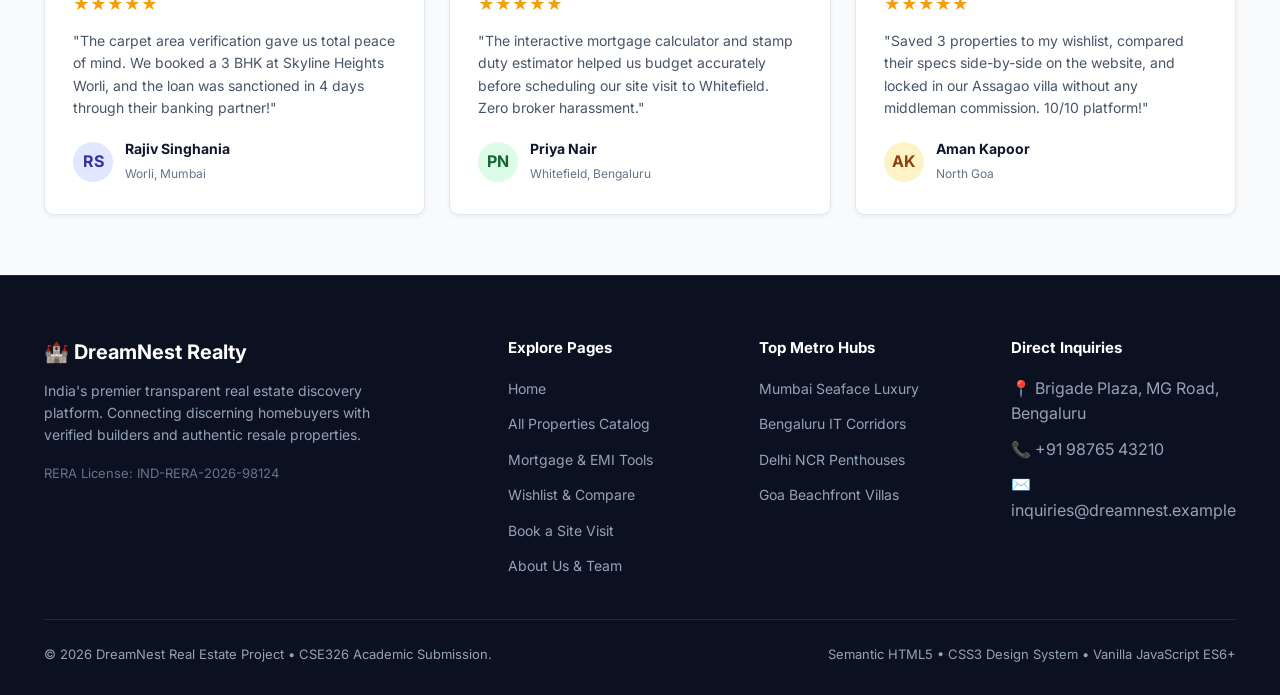
==== commit b5e93dc1: "feat(ui): complete 7-webpage responsive architecture with universal navigation" ====
--- a/index.html
+++ b/index.html
@@ -2,16 +2,15 @@
 <html lang="en">
 <head>
     <meta charset="UTF-8">
-    <!-- Viewport configuration for mobile responsiveness (Authored by Mukesh) -->
     <meta name="viewport" content="width=device-width, initial-scale=1.0">
-    <title>DreamNest - Verified Real Estate Listing & Mortgage Platform</title>
-
-    <!-- Google Fonts for typography -->
+    <title>DreamNest - Verified Real Estate Listing & Financial Mortgage Platform</title>
+
+    <!-- Google Fonts -->
     <link rel="preconnect" href="https://fonts.googleapis.com">
     <link rel="preconnect" href="https://fonts.gstatic.com" crossorigin>
     <link href="https://fonts.googleapis.com/css2?family=Inter:wght@400;500;600;700;800&display=swap" rel="stylesheet">
 
-    <!-- Stylesheets: Mukesh's Design System + Kunal's Component Styling -->
+    <!-- Stylesheets: Mukesh's Design System & Kunal's Components -->
     <link rel="stylesheet" href="css/main.css">
     <link rel="stylesheet" href="css/responsive.css">
     <link rel="stylesheet" href="css/components.css">
@@ -19,7 +18,7 @@
 <body>
 
     <!-- ======================================================================
-         SECTION 1: STICKY NAVIGATION BAR (Authored by Mukesh)
+         UNIVERSAL NAVIGATION BAR (6-Page Shared Navigation by Mukesh)
          ====================================================================== -->
     <header class="site-header">
         <div class="site-container">
@@ -33,20 +32,19 @@
                 </a>
 
                 <ul class="nav-links">
-                    <li><a href="#filterSection" class="nav-link is-active">Browse Homes</a></li>
-                    <li><a href="#mortgageCalculatorSection" class="nav-link">Mortgage EMI</a></li>
-                    <li><a href="#featuresSection" class="nav-link">Why DreamNest</a></li>
-                    <li><a href="#teamSection" class="nav-link">Project Team</a></li>
+                    <li><a href="index.html" class="nav-link is-active">Home</a></li>
+                    <li><a href="properties.html" class="nav-link">All Properties</a></li>
+                    <li><a href="calculator.html" class="nav-link">EMI & Finance</a></li>
+                    <li><a href="saved.html" class="nav-link">Wishlist & Compare</a></li>
+                    <li><a href="contact.html" class="nav-link">Book a Visit</a></li>
+                    <li><a href="about.html" class="nav-link">About & Team</a></li>
                 </ul>
 
                 <div class="nav-actions">
-                    <!-- Wishlist button (Connected to Anmol's LocalStorage state) -->
-                    <button type="button" class="header-badge-btn" id="headerFavoritesBtn" title="View your saved properties">
+                    <a href="saved.html" class="header-badge-btn" title="View your saved wishlist">
                         <span>❤️ Saved</span>
                         <span class="counter-badge" id="favoritesCountBadge" style="display: none;">0</span>
-                    </button>
-
-                    <!-- Mobile Hamburger Button -->
+                    </a>
                     <button type="button" class="mobile-menu-toggle" id="mobileMenuToggleBtn" aria-label="Toggle navigation menu">
                         <span></span>
                         <span></span>
@@ -59,20 +57,38 @@
 
     <main>
         <!-- ==================================================================
-             SECTION 2: HERO BANNER (Authored by Mukesh)
+             SECTION 1: HERO BANNER & INSTANT DISCOVERY
              ================================================================== -->
         <section class="hero-section">
             <div class="site-container">
                 <div class="hero-content">
                     <div class="hero-pill-badge">
-                        <span>✨ RERA Verified Real Estate Portal</span>
+                        <span>✨ India's 100% RERA-Verified Real Estate Portal</span>
                     </div>
                     <h1 class="hero-title">
                         Discover Your <span>Dream Home</span> Across India's Prime Metros
                     </h1>
                     <p class="hero-subtitle">
-                        Explore hand-verified luxury apartments, contemporary duplex villas, and panoramic penthouses with 100% price transparency and zero hidden brokerage.
+                        Handpicked luxury apartments, contemporary duplex villas, and panoramic penthouses with 100% price transparency and zero hidden brokerage fees.
                     </p>
+
+                    <!-- Quick Search Bar in Hero -->
+                    <div style="background: rgba(255, 255, 255, 0.15); backdrop-filter: blur(10px); padding: 12px; border-radius: var(--radius-lg); border: 1px solid rgba(255, 255, 255, 0.25); max-width: 680px; margin: 0 auto; display: flex; gap: 10px;">
+                        <input 
+                            type="text" 
+                            id="heroQuickSearch" 
+                            placeholder="Enter city, locality, or project (e.g. Worli, Whitefield, Assagao)..." 
+                            style="flex-grow: 1; padding: 14px 18px; border-radius: var(--radius-md); border: none; font-size: 15px; outline: none;" 
+                        />
+                        <button 
+                            type="button" 
+                            class="btn btn--primary btn--md" 
+                            id="heroSearchBtn"
+                            style="background-color: #2563eb; color: #ffffff; padding: 0 24px; font-weight: 700;"
+                        >
+                            Search Homes
+                        </button>
+                    </div>
 
                     <div class="hero-quick-stats">
                         <div class="hero-stat-item">
@@ -81,7 +97,7 @@
                         </div>
                         <div class="hero-stat-item">
                             <strong>8</strong>
-                            <span>Metro Cities</span>
+                            <span>Metro Hubs</span>
                         </div>
                         <div class="hero-stat-item">
                             <strong>₹0</strong>
@@ -89,287 +105,123 @@
                         </div>
                         <div class="hero-stat-item">
                             <strong>100%</strong>
-                            <span>RERA Compliant</span>
-                        </div>
-                    </div>
-                </div>
-            </div>
-        </section>
-
-        <!-- ==================================================================
-             SECTION 3: MULTI-CRITERIA FILTER PANEL (Authored by Mukesh & Anmol)
-             ================================================================== -->
-        <section class="filter-panel-section" id="filterSection">
-            <div class="site-container">
-                <div class="filter-card">
-                    <!-- Row 1: Keyword, City, Type, Purpose -->
-                    <div class="filter-grid-row-1">
-                        <div class="filter-control-group">
-                            <label for="filterSearchInput" class="filter-control-label">Search Properties</label>
-                            <div class="filter-input-wrap">
-                                <span class="filter-input-icon">🔍</span>
-                                <input 
-                                    type="text" 
-                                    id="filterSearchInput" 
-                                    class="filter-input filter-input--with-icon" 
-                                    placeholder="Search by city, locality, or amenity (e.g. Worli, Pool, Metro)..." 
-                                />
-                            </div>
-                        </div>
-
-                        <div class="filter-control-group">
-                            <label for="filterCity" class="filter-control-label">Location / City</label>
-                            <select id="filterCity" class="filter-select">
-                                <option value="all">All Cities</option>
-                                <option value="Mumbai">Mumbai</option>
-                                <option value="Bengaluru">Bengaluru</option>
-                                <option value="Delhi NCR">Delhi NCR</option>
-                                <option value="Pune">Pune</option>
-                                <option value="Hyderabad">Hyderabad</option>
-                                <option value="Goa">Goa</option>
-                                <option value="Kolkata">Kolkata</option>
-                                <option value="Chennai">Chennai</option>
-                            </select>
-                        </div>
-
-                        <div class="filter-control-group">
-                            <label for="filterPropertyType" class="filter-control-label">Property Type</label>
-                            <select id="filterPropertyType" class="filter-select">
-                                <option value="all">All Types</option>
-                                <option value="Apartment">Apartment</option>
-                                <option value="Villa">Villa</option>
-                                <option value="Penthouse">Penthouse</option>
-                                <option value="Studio">Studio</option>
-                            </select>
-                        </div>
-
-                        <div class="filter-control-group">
-                            <span class="filter-control-label">Intent</span>
-                            <div class="purpose-toggle-group">
-                                <label class="purpose-toggle-label">
-                                    <input type="radio" name="purposeFilter" value="all" checked /> All
-                                </label>
-                                <label class="purpose-toggle-label">
-                                    <input type="radio" name="purposeFilter" value="Sale" /> Buy
-                                </label>
-                                <label class="purpose-toggle-label">
-                                    <input type="radio" name="purposeFilter" value="Rent" /> Rent
-                                </label>
-                            </div>
-                        </div>
-                    </div>
-
-                    <!-- Row 2: Price Range, BHK Count, Furnishing, Sorting -->
-                    <div class="filter-grid-row-2">
-                        <div class="price-slider-wrap">
-                            <div class="price-slider-header">
-                                <span class="filter-control-label">Maximum Budget</span>
-                                <span id="priceSliderValueDisplay">₹5.00 Cr (Max)</span>
-                            </div>
-                            <input 
-                                type="range" 
-                                id="filterPriceRange" 
-                                class="styled-range-slider" 
-                                min="25000" 
-                                max="50000000" 
-                                step="25000" 
-                                value="50000000" 
-                            />
-                        </div>
-
-                        <div class="filter-control-group">
-                            <span class="filter-control-label">Bedrooms (BHK)</span>
-                            <div class="bhk-pills-row">
-                                <button type="button" class="bhk-pill is-active" data-bhk-val="0">Any</button>
-                                <button type="button" class="bhk-pill" data-bhk-val="1">1 BHK</button>
-                                <button type="button" class="bhk-pill" data-bhk-val="2">2 BHK</button>
-                                <button type="button" class="bhk-pill" data-bhk-val="3">3 BHK</button>
-                                <button type="button" class="bhk-pill" data-bhk-val="4">4+ BHK</button>
-                            </div>
-                        </div>
-
-                        <div class="filter-control-group">
-                            <label for="filterFurnishing" class="filter-control-label">Furnishing</label>
-                            <select id="filterFurnishing" class="filter-select">
-                                <option value="all">Any Furnishing</option>
-                                <option value="Fully-Furnished">Fully-Furnished</option>
-                                <option value="Semi-Furnished">Semi-Furnished</option>
-                                <option value="Unfurnished">Unfurnished</option>
-                            </select>
-                        </div>
-
-                        <div class="filter-control-group">
-                            <label for="filterSortBy" class="filter-control-label">Sort Order</label>
-                            <select id="filterSortBy" class="filter-select">
-                                <option value="featured">Featured First</option>
-                                <option value="price-asc">Price: Low to High</option>
-                                <option value="price-desc">Price: High to Low</option>
-                                <option value="area-desc">Area: Largest First</option>
-                                <option value="newest">Recently Listed</option>
-                            </select>
-                        </div>
-                    </div>
-
-                    <!-- Row 3: Active Filter Chips & Control Buttons -->
-                    <div class="filter-actions-bar">
-                        <div class="filter-chips-container" id="activeFilterChips" style="display: none;">
-                            <!-- Dynamically generated by Anmol's search-filter.js -->
-                        </div>
-
-                        <div class="filter-buttons-group">
-                            <button type="button" class="btn btn--outline btn--sm" id="toggleFavoritesViewBtn">
-                                View Saved Favorites
-                            </button>
-                            <button type="button" class="btn btn--text btn--sm" id="resetFiltersBtn">
-                                ↺ Reset All Filters
-                            </button>
-                        </div>
-                    </div>
-                </div>
-            </div>
-        </section>
-
-        <!-- ==================================================================
-             SECTION 4: PROPERTY LISTINGS CATALOG (Cards rendered by Anmol & Mukesh)
-             ================================================================== -->
-        <section class="site-container">
-            <div class="catalog-header-bar">
-                <span class="results-badge-text" id="resultsCountBadge">
-                    Loading verified listings...
-                </span>
-            </div>
-
-            <!-- Dynamic Grid Target Container -->
-            <div class="properties-grid" id="propertiesContainer">
-                <!-- Dynamically populated by Anmol's FilterEngine -->
-            </div>
-        </section>
-
-        <!-- ==================================================================
-             SECTION 5: HOME LOAN & EMI CALCULATOR (Markup by Mukesh, Logic by Kunal)
-             ================================================================== -->
-        <section class="site-container" id="mortgageCalculatorSection">
-            <div class="calculator-card">
-                <div class="calculator-card__header">
-                    <span class="section-tag">Financial Tool</span>
-                    <h2 class="calculator-card__title">Home Loan & Monthly EMI Calculator</h2>
-                    <p class="calculator-card__subtitle">
-                        Plan your real estate investment with real-time interest, down payment, and installment projections.
-                    </p>
-                    <span class="calculator-card__notice" id="calcPropertyNotice" style="display: none;"></span>
-                </div>
-
-                <div class="calc-grid">
-                    <!-- Left: Sliders and Inputs -->
-                    <div class="calc-inputs-column">
-                        <div class="calc-field-group">
-                            <label for="calcPropertyPrice" class="calc-field-header">
-                                <span>Property Value (₹)</span>
-                            </label>
-                            <input 
-                                type="number" 
-                                id="calcPropertyPrice" 
-                                class="calc-text-input" 
-                                value="15000000" 
-                                step="100000" 
-                                min="100000" 
-                            />
-                        </div>
-
-                        <div class="calc-field-group">
-                            <div class="calc-field-header">
-                                <span>Down Payment</span>
-                                <span id="calcDownPaymentText">₹ 30,00,000 (20%)</span>
-                            </div>
-                            <input 
-                                type="range" 
-                                id="calcDownPayment" 
-                                class="calc-range-slider" 
-                                min="10" 
-                                max="60" 
-                                value="20" 
-                                step="5" 
-                            />
-                            <div class="calc-pills-row">
-                                <button type="button" class="calc-pill-btn" data-calc-dp="10">10%</button>
-                                <button type="button" class="calc-pill-btn" data-calc-dp="20">20%</button>
-                                <button type="button" class="calc-pill-btn" data-calc-dp="30">30%</button>
-                                <button type="button" class="calc-pill-btn" data-calc-dp="40">40%</button>
-                            </div>
-                        </div>
-
-                        <div class="calc-field-group">
-                            <div class="calc-field-header">
-                                <span>Loan Tenure</span>
-                                <span id="calcTenureText">20 Years (240 months)</span>
-                            </div>
-                            <input 
-                                type="range" 
-                                id="calcTenure" 
-                                class="calc-range-slider" 
-                                min="5" 
-                                max="30" 
-                                value="20" 
-                                step="1" 
-                            />
-                        </div>
-
-                        <div class="calc-field-group">
-                            <div class="calc-field-header">
-                                <span>Interest Rate (% per annum)</span>
-                                <span id="calcRateText">8.50 % p.a.</span>
-                            </div>
-                            <input 
-                                type="range" 
-                                id="calcRate" 
-                                class="calc-range-slider" 
-                                min="6.5" 
-                                max="14.0" 
-                                value="8.5" 
-                                step="0.1" 
-                            />
-                        </div>
-                    </div>
-
-                    <!-- Right: Results Panel -->
-                    <div class="calc-results-panel">
-                        <div class="calc-emi-highlight">
-                            <div class="calc-emi-highlight__label">Estimated Monthly EMI</div>
-                            <div class="calc-emi-highlight__amount" id="calcEmiResult">₹ 1,04,140 / mo</div>
-                        </div>
-
-                        <div class="calc-breakdown-list">
-                            <div class="calc-breakdown-row">
-                                <span>Principal Loan Amount:</span>
-                                <strong id="calcPrincipalResult">₹ 1,20,00,000</strong>
-                            </div>
-                            <div class="calc-breakdown-row">
-                                <span>Total Interest Payable:</span>
-                                <strong id="calcInterestResult">₹ 1,29,93,522</strong>
-                            </div>
-                            <div class="calc-breakdown-row">
-                                <span>Total Amount (P + I):</span>
-                                <strong id="calcTotalResult">₹ 2,49,93,522</strong>
-                            </div>
-                        </div>
-
-                        <button type="button" class="calc-reset-btn" id="calcResetBtn">Reset Calculator</button>
-                    </div>
-                </div>
-            </div>
-        </section>
-
-        <!-- ==================================================================
-             SECTION 6: WHY DREAMNEST TRUST MODULE (Authored by Mukesh)
-             ================================================================== -->
-        <section class="features-section" id="featuresSection">
+                            <span>RERA Registered</span>
+                        </div>
+                    </div>
+                </div>
+            </div>
+        </section>
+
+        <!-- ==================================================================
+             SECTION 2: FEATURED PROPERTIES OF THE WEEK (Spotlight)
+             ================================================================== -->
+        <section class="site-container" style="margin: 60px auto 40px auto;">
+            <div class="section-header" style="text-align: left; max-width: 100%; display: flex; justify-content: space-between; align-items: flex-end; margin-bottom: 28px;">
+                <div>
+                    <span class="section-tag">Curated Highlights</span>
+                    <h2 class="section-title" style="margin-bottom: 4px;">Featured Properties of the Week</h2>
+                    <p class="section-subtitle">Pre-audited, exclusive architectural homes offering premier amenities and immediate possession.</p>
+                </div>
+                <a href="properties.html" class="btn btn--outline btn--sm" style="font-weight: 700;">
+                    Explore All 12 Listings →
+                </a>
+            </div>
+
+            <!-- Spotlight Cards Grid (Populated via JS) -->
+            <div class="properties-grid" id="featuredSpotlightContainer">
+                <!-- Dynamically rendered by Anmol's data layer -->
+            </div>
+        </section>
+
+        <!-- ==================================================================
+             SECTION 3: EXPLORE BY METROPOLITAN REGION
+             ================================================================== -->
+        <section style="background-color: #ffffff; padding: 60px 0; border-top: 1px solid var(--border-color); border-bottom: 1px solid var(--border-color); margin-bottom: 60px;">
             <div class="site-container">
                 <div class="section-header">
-                    <span class="section-tag">Trust & Reliability</span>
-                    <h2 class="section-title">Why Indian Homebuyers Choose DreamNest</h2>
-                    <p class="section-subtitle">
-                        Eliminating real estate fraud, misleading carpet areas, and hidden transaction costs with verified regulatory compliance.
+                    <span class="section-tag">Prime Geographies</span>
+                    <h2 class="section-title">Explore Homes Across 8 Major Metros</h2>
+                    <p class="section-subtitle">Click a metropolitan hub to explore hand-verified residential real estate opportunities.</p>
+                </div>
+
+                <div style="display: grid; grid-template-columns: repeat(4, 1fr); gap: 20px;">
+                    <a href="properties.html" class="city-card" style="text-decoration: none; border-radius: var(--radius-md); overflow: hidden; position: relative; height: 180px; box-shadow: var(--shadow-sm); display: block;">
+                        <img src="https://images.unsplash.com/photo-1570168007204-dfb528c6958f?auto=format&fit=crop&w=600&q=80" alt="Mumbai" style="width: 100%; height: 100%; object-fit: cover;" />
+                        <div style="position: absolute; bottom: 0; left: 0; right: 0; padding: 16px; background: linear-gradient(transparent, rgba(15, 23, 42, 0.9)); color: #ffffff;">
+                            <h3 style="font-size: 18px; margin: 0;">Mumbai</h3>
+                            <span style="font-size: 12px; color: #cbd5e1;">South Mumbai & Suburbs</span>
+                        </div>
+                    </a>
+
+                    <a href="properties.html" class="city-card" style="text-decoration: none; border-radius: var(--radius-md); overflow: hidden; position: relative; height: 180px; box-shadow: var(--shadow-sm); display: block;">
+                        <img src="https://images.unsplash.com/photo-1596176530529-78163a4f7af2?auto=format&fit=crop&w=600&q=80" alt="Bengaluru" style="width: 100%; height: 100%; object-fit: cover;" />
+                        <div style="position: absolute; bottom: 0; left: 0; right: 0; padding: 16px; background: linear-gradient(transparent, rgba(15, 23, 42, 0.9)); color: #ffffff;">
+                            <h3 style="font-size: 18px; margin: 0;">Bengaluru</h3>
+                            <span style="font-size: 12px; color: #cbd5e1;">Whitefield & Indiranagar</span>
+                        </div>
+                    </a>
+
+                    <a href="properties.html" class="city-card" style="text-decoration: none; border-radius: var(--radius-md); overflow: hidden; position: relative; height: 180px; box-shadow: var(--shadow-sm); display: block;">
+                        <img src="https://images.unsplash.com/photo-1587474260584-136574528ed5?auto=format&fit=crop&w=600&q=80" alt="Delhi NCR" style="width: 100%; height: 100%; object-fit: cover;" />
+                        <div style="position: absolute; bottom: 0; left: 0; right: 0; padding: 16px; background: linear-gradient(transparent, rgba(15, 23, 42, 0.9)); color: #ffffff;">
+                            <h3 style="font-size: 18px; margin: 0;">Delhi NCR</h3>
+                            <span style="font-size: 12px; color: #cbd5e1;">Golf Course Rd & Noida</span>
+                        </div>
+                    </a>
+
+                    <a href="properties.html" class="city-card" style="text-decoration: none; border-radius: var(--radius-md); overflow: hidden; position: relative; height: 180px; box-shadow: var(--shadow-sm); display: block;">
+                        <img src="https://images.unsplash.com/photo-1512343879784-a960bf40e7f2?auto=format&fit=crop&w=600&q=80" alt="Goa" style="width: 100%; height: 100%; object-fit: cover;" />
+                        <div style="position: absolute; bottom: 0; left: 0; right: 0; padding: 16px; background: linear-gradient(transparent, rgba(15, 23, 42, 0.9)); color: #ffffff;">
+                            <h3 style="font-size: 18px; margin: 0;">Goa</h3>
+                            <span style="font-size: 12px; color: #cbd5e1;">Assagao & Beach Villas</span>
+                        </div>
+                    </a>
+                </div>
+            </div>
+        </section>
+
+        <!-- ==================================================================
+             SECTION 4: FINANCIAL MORTGAGE PREVIEW TEASER
+             ================================================================== -->
+        <section class="site-container" style="margin-bottom: 60px;">
+            <div style="background: linear-gradient(135deg, #1e3a8a 0%, #1e40af 100%); color: #ffffff; border-radius: var(--radius-lg); padding: 48px; display: grid; grid-template-columns: 1.2fr 0.8fr; gap: 36px; align-items: center; box-shadow: var(--shadow-xl);">
+                <div>
+                    <span class="hero-pill-badge" style="background: rgba(255,255,255,0.15); border-color: rgba(255,255,255,0.3); color: #ffffff;">
+                        🧮 Smart Decision Tool
+                    </span>
+                    <h2 style="font-size: 32px; font-weight: 800; line-height: 1.2; margin: 14px 0 16px 0;">
+                        Estimate Your Monthly Loan EMI & State Stamp Duty in Real Time
+                    </h2>
+                    <p style="font-size: 16px; color: #cbd5e1; line-height: 1.6; margin-bottom: 24px;">
+                        Make mathematically confident homebuying decisions. Our financial engine calculates banking amortization schedules, down payments, and government registration fees across Indian states.
                     </p>
+                    <a href="calculator.html" class="btn btn--primary btn--md" style="background-color: #fbbf24; color: #0f172a; font-weight: 800; border: none;">
+                        Open Financial Planning Hub →
+                    </a>
+                </div>
+
+                <div style="background: rgba(255, 255, 255, 0.1); backdrop-filter: blur(8px); border: 1px solid rgba(255, 255, 255, 0.2); border-radius: var(--radius-md); padding: 28px; text-align: center;">
+                    <span style="font-size: 13px; text-transform: uppercase; letter-spacing: 0.08em; color: #93c5fd;">Example EMI Projection</span>
+                    <div style="font-size: 36px; font-weight: 800; color: #ffffff; margin: 10px 0 4px 0;">₹ 1,04,140 <span style="font-size: 16px; font-weight: 500;">/ mo</span></div>
+                    <p style="font-size: 13px; color: #bfdbfe; margin-bottom: 20px;">Based on ₹1.5 Cr property value @ 8.5% p.a. for 20 years tenure</p>
+                    <div style="display: flex; justify-content: space-around; font-size: 12px; border-top: 1px solid rgba(255,255,255,0.2); padding-top: 14px;">
+                        <div><strong style="display: block; font-size: 15px;">20%</strong>Down Payment</div>
+                        <div><strong style="display: block; font-size: 15px;">₹1.20 Cr</strong>Principal Loan</div>
+                        <div><strong style="display: block; font-size: 15px;">8.50%</strong>Interest Rate</div>
+                    </div>
+                </div>
+            </div>
+        </section>
+
+        <!-- ==================================================================
+             SECTION 5: WHY CHOOSE US (TRUST PILLARS)
+             ================================================================== -->
+        <section class="features-section">
+            <div class="site-container">
+                <div class="section-header">
+                    <span class="section-tag">Consumer Protection</span>
+                    <h2 class="section-title">Why Discerning Homebuyers Trust DreamNest</h2>
+                    <p class="section-subtitle">Eliminating real estate fraud, misleading carpet areas, and hidden transaction costs with verified regulatory compliance.</p>
                 </div>
 
                 <div class="features-grid">
@@ -381,62 +233,68 @@
 
                     <div class="feature-box">
                         <div class="feature-box__icon">💰</div>
-                        <h3>Zero Secret Commissions</h3>
+                        <h3>Zero Secret Brokerage</h3>
                         <p>Enjoy direct buyer-to-developer or buyer-to-owner transactions. No hidden middleman commissions or inflated square footage calculations.</p>
                     </div>
 
                     <div class="feature-box">
                         <div class="feature-box__icon">🤝</div>
-                        <h3>Guided Site Visits</h3>
-                        <p>Book private walkthrough appointments with certified property executives who assist with document verification and bank loan disbursements.</p>
-                    </div>
-                </div>
-            </div>
-        </section>
-
-        <!-- ==================================================================
-             SECTION 7: 3-MEMBER TEAM PROJECT ATTRIBUTION (Viva Defense Guide)
-             ================================================================== -->
-        <section class="site-container" id="teamSection">
-            <div class="team-credits-section">
-                <div class="site-container">
-                    <div class="section-header" style="color: #ffffff;">
-                        <span class="section-tag" style="color: #93c5fd;">Academic Project Collaboration</span>
-                        <h2 class="section-title" style="color: #ffffff;">3-Member Engineering Team Breakdown</h2>
-                        <p class="section-subtitle" style="color: #cbd5e1;">
-                            Developed as an academic web development submission demonstrating modular architecture and separation of concerns across HTML, CSS, and Vanilla JavaScript.
-                        </p>
-                    </div>
-
-                    <div class="team-grid">
-                        <!-- Dev 1: Anmol -->
-                        <div class="team-member-card">
-                            <div class="team-member-avatar">A</div>
-                            <h4>Anmol</h4>
-                            <div class="team-member-role">Dev 1: Data & State Architect</div>
-                            <p class="team-member-desc">
-                                Master real estate dataset (12 verified properties), reactive multi-criteria filter engine, live keyword search, 5 sorting algorithms, and LocalStorage favorites state management.
-                            </p>
-                        </div>
-
-                        <!-- Dev 2: Mukesh -->
-                        <div class="team-member-card">
-                            <div class="team-member-avatar" style="background: linear-gradient(135deg, #059669, #10b981);">M</div>
-                            <h4>Mukesh</h4>
-                            <div class="team-member-role">Dev 2: UI/UX & Responsive Layout</div>
-                            <p class="team-member-desc">
-                                Semantic HTML5 structure, CSS variables design system (<code>main.css</code>), mobile hamburger drawer navigation, property card grid, and responsive media queries (<code>responsive.css</code>).
-                            </p>
-                        </div>
-
-                        <!-- Dev 3: Kunal -->
-                        <div class="team-member-card">
-                            <div class="team-member-avatar" style="background: linear-gradient(135deg, #d97706, #f59e0b);">K</div>
-                            <h4>Kunal</h4>
-                            <div class="team-member-role">Dev 3: Interactive Tools & Forms</div>
-                            <p class="team-member-desc">
-                                Real-time Mortgage EMI loan calculator, Quick-View property details modal with photo gallery switcher, and site visit booking form with regex input validation (<code>components.css</code>).
-                            </p>
+                        <h3>Chauffeured Site Visits</h3>
+                        <p>Book private walkthrough appointments with certified property relationship managers who assist with document verification and bank loan disbursements.</p>
+                    </div>
+                </div>
+            </div>
+        </section>
+
+        <!-- ==================================================================
+             SECTION 6: CLIENT TESTIMONIALS
+             ================================================================== -->
+        <section class="site-container" style="margin-bottom: 60px;">
+            <div class="section-header">
+                <span class="section-tag">Verified Experiences</span>
+                <h2 class="section-title">What Homeowners Say About DreamNest</h2>
+                <p class="section-subtitle">Genuine reviews from families who found their verified residences through our platform.</p>
+            </div>
+
+            <div style="display: grid; grid-template-columns: repeat(3, 1fr); gap: 24px;">
+                <div style="background-color: #ffffff; border: 1px solid var(--border-color); border-radius: var(--radius-md); padding: 28px; box-shadow: var(--shadow-sm);">
+                    <div style="color: #f59e0b; font-size: 16px; margin-bottom: 12px;">★★★★★</div>
+                    <p style="font-size: 14px; color: #475569; line-height: 1.6; margin-bottom: 18px;">
+                        "The carpet area verification gave us total peace of mind. We booked a 3 BHK at Skyline Heights Worli, and the loan was sanctioned in 4 days through their banking partner!"
+                    </p>
+                    <div style="display: flex; gap: 12px; align-items: center;">
+                        <div style="width: 40px; height: 40px; background-color: #e0e7ff; color: #3730a3; border-radius: 50%; display: flex; align-items: center; justify-content: center; font-weight: bold;">RS</div>
+                        <div>
+                            <strong style="font-size: 14px; color: #0f172a; display: block;">Rajiv Singhania</strong>
+                            <span style="font-size: 12px; color: #64748b;">Worli, Mumbai</span>
+                        </div>
+                    </div>
+                </div>
+
+                <div style="background-color: #ffffff; border: 1px solid var(--border-color); border-radius: var(--radius-md); padding: 28px; box-shadow: var(--shadow-sm);">
+                    <div style="color: #f59e0b; font-size: 16px; margin-bottom: 12px;">★★★★★</div>
+                    <p style="font-size: 14px; color: #475569; line-height: 1.6; margin-bottom: 18px;">
+                        "The interactive mortgage calculator and stamp duty estimator helped us budget accurately before scheduling our site visit to Whitefield. Zero broker harassment."
+                    </p>
+                    <div style="display: flex; gap: 12px; align-items: center;">
+                        <div style="width: 40px; height: 40px; background-color: #dcfce7; color: #166534; border-radius: 50%; display: flex; align-items: center; justify-content: center; font-weight: bold;">PN</div>
+                        <div>
+                            <strong style="font-size: 14px; color: #0f172a; display: block;">Priya Nair</strong>
+                            <span style="font-size: 12px; color: #64748b;">Whitefield, Bengaluru</span>
+                        </div>
+                    </div>
+                </div>
+
+                <div style="background-color: #ffffff; border: 1px solid var(--border-color); border-radius: var(--radius-md); padding: 28px; box-shadow: var(--shadow-sm);">
+                    <div style="color: #f59e0b; font-size: 16px; margin-bottom: 12px;">★★★★★</div>
+                    <p style="font-size: 14px; color: #475569; line-height: 1.6; margin-bottom: 18px;">
+                        "Saved 3 properties to my wishlist, compared their specs side-by-side on the website, and locked in our Assagao villa without any middleman commission. 10/10 platform!"
+                    </p>
+                    <div style="display: flex; gap: 12px; align-items: center;">
+                        <div style="width: 40px; height: 40px; background-color: #fef3c7; color: #92400e; border-radius: 50%; display: flex; align-items: center; justify-content: center; font-weight: bold;">AK</div>
+                        <div>
+                            <strong style="font-size: 14px; color: #0f172a; display: block;">Aman Kapoor</strong>
+                            <span style="font-size: 12px; color: #64748b;">North Goa</span>
                         </div>
                     </div>
                 </div>
@@ -444,155 +302,10 @@
         </section>
     </main>
 
-    <!-- ======================================================================
-         SECTION 8: PROPERTY DETAILS MODAL (Markup by Mukesh, Script by Kunal)
-         ====================================================================== -->
-    <div class="modal-overlay" id="propertyDetailsModal" role="dialog" aria-modal="true" aria-labelledby="modalPropertyTitle">
-        <div class="modal-dialog">
-            <div class="modal-header">
-                <div class="modal-header__info">
-                    <span class="badge badge--sale" id="modalPropertyTypeBadge">Apartment • For Sale</span>
-                    <h2 id="modalPropertyTitle">Property Title</h2>
-                    <p id="modalPropertyAddress">📍 Local Address</p>
-                </div>
-                <button type="button" class="modal-close-btn" id="modalCloseBtn" aria-label="Close modal">&times;</button>
-            </div>
-
-            <!-- Tab Switcher inside Modal -->
-            <div class="modal-tabs-bar">
-                <button type="button" class="modal-tab-btn is-active" data-modal-tab="details">Property Specs & Gallery</button>
-                <button type="button" class="modal-tab-btn" data-modal-tab="tour">Schedule a Site Visit</button>
-            </div>
-
-            <div class="modal-body">
-                <!-- Tab Pane 1: Specs, Gallery, Amenities -->
-                <div class="modal-tab-content is-active" id="modalTabPane_details">
-                    <div class="modal-gallery">
-                        <div class="modal-main-img-box">
-                            <img id="modalMainImage" src="" alt="Property main perspective" />
-                        </div>
-                        <div class="modal-thumbs-strip" id="modalThumbnailsStrip">
-                            <!-- Thumbnails dynamically rendered -->
-                        </div>
-                    </div>
-
-                    <div style="display: flex; justify-content: space-between; align-items: center; margin-bottom: 12px;">
-                        <h3 style="font-size: 22px; color: #1e3a8a; margin: 0;" id="modalPropertyPrice">₹0</h3>
-                        <span style="font-size: 12px; font-weight: 700; color: #059669; background: #ecfdf5; padding: 4px 10px; border-radius: 4px;" id="modalPropertyRera">RERA Verified</span>
-                    </div>
-
-                    <p style="font-size: 14px; color: #475569; line-height: 1.6; margin-bottom: 20px;" id="modalPropertyDesc">
-                        Detailed description text...
-                    </p>
-
-                    <h4 style="font-size: 15px; margin-bottom: 10px; color: #0f172a;">Architectural Specifications</h4>
-                    <table class="modal-specs-table">
-                        <tbody>
-                            <tr>
-                                <th>Bedrooms (BHK)</th>
-                                <td id="modalSpecBeds">-</td>
-                            </tr>
-                            <tr>
-                                <th>Bathrooms</th>
-                                <td id="modalSpecBaths">-</td>
-                            </tr>
-                            <tr>
-                                <th>Carpet Area</th>
-                                <td id="modalSpecArea">-</td>
-                            </tr>
-                            <tr>
-                                <th>Furnishing Status</th>
-                                <td id="modalSpecFurnish">-</td>
-                            </tr>
-                            <tr>
-                                <th>Vastu Facing</th>
-                                <td id="modalSpecFacing">-</td>
-                            </tr>
-                            <tr>
-                                <th>Floor Level</th>
-                                <td id="modalSpecFloor">-</td>
-                            </tr>
-                            <tr>
-                                <th>Reserved Parking</th>
-                                <td id="modalSpecParking">-</td>
-                            </tr>
-                        </tbody>
-                    </table>
-
-                    <h4 style="font-size: 15px; margin: 20px 0 10px 0; color: #0f172a;">Verified Society Amenities</h4>
-                    <ul class="modal-amenities-grid" id="modalAmenitiesList">
-                        <!-- Amenities dynamically injected -->
-                    </ul>
-                </div>
-
-                <!-- Tab Pane 2: Schedule a Visit Form -->
-                <div class="modal-tab-content" id="modalTabPane_tour">
-                    <form class="booking-form" id="tourBookingForm">
-                        <input type="hidden" id="tourFormPropertyId" value="" />
-                        <div style="background-color: #f1f5f9; padding: 12px; border-radius: 6px; font-size: 13px; font-weight: 600; color: #1e3a8a;" id="tourBookingPropTitle">
-                            Property: Selected Listing
-                        </div>
-
-                        <div class="booking-form-grid">
-                            <div class="booking-input-group">
-                                <label for="tourNameInput">Full Name *</label>
-                                <input type="text" id="tourNameInput" placeholder="e.g. Rahul Sharma" required />
-                            </div>
-
-                            <div class="booking-input-group">
-                                <label for="tourEmailInput">Email Address *</label>
-                                <input type="email" id="tourEmailInput" placeholder="e.g. rahul@example.com" required />
-                            </div>
-                        </div>
-
-                        <div class="booking-form-grid">
-                            <div class="booking-input-group">
-                                <label for="tourPhoneInput">Mobile Number (10 digits) *</label>
-                                <input type="tel" id="tourPhoneInput" placeholder="e.g. 9876543210" required />
-                            </div>
-
-                            <div class="booking-input-group">
-                                <label for="tourDateInput">Preferred Date of Visit *</label>
-                                <input type="date" id="tourDateInput" required />
-                            </div>
-                        </div>
-
-                        <div class="booking-form-grid">
-                            <div class="booking-input-group">
-                                <label for="tourTimeSlotInput">Preferred Time Slot *</label>
-                                <select id="tourTimeSlotInput">
-                                    <option value="Morning (10:00 AM - 1:00 PM)">Morning (10:00 AM - 1:00 PM)</option>
-                                    <option value="Afternoon (1:00 PM - 4:00 PM)">Afternoon (1:00 PM - 4:00 PM)</option>
-                                    <option value="Evening (4:00 PM - 7:00 PM)">Evening (4:00 PM - 7:00 PM)</option>
-                                </select>
-                            </div>
-
-                            <div class="booking-input-group">
-                                <label for="tourNotesInput">Special Requirements</label>
-                                <input type="text" id="tourNotesInput" placeholder="e.g. Need family cab pickup" />
-                            </div>
-                        </div>
-
-                        <button type="submit" class="btn btn--primary btn--md" style="margin-top: 10px;">
-                            Confirm Site Visit Appointment
-                        </button>
-                    </form>
-                </div>
-            </div>
-        </div>
-    </div>
-
     <!-- Floating Scroll-To-Top Button -->
-    <button type="button" class="scroll-to-top-btn" id="scrollToTopBtn" aria-label="Scroll back to top" title="Scroll to top">
-        ↑
-    </button>
-
-    <!-- Toast Notification Container -->
-    <div id="toastContainer" class="toast-container"></div>
-
-    <!-- ======================================================================
-         SECTION 9: SITE FOOTER (Authored by Mukesh)
-         ====================================================================== -->
+    <button type="button" class="scroll-to-top-btn" id="scrollToTopBtn" aria-label="Scroll back to top" title="Scroll to top">↑</button>
+
+    <!-- Universal Site Footer (Mukesh) -->
     <footer class="site-footer">
         <div class="site-container">
             <div class="footer-grid">
@@ -603,59 +316,52 @@
                 </div>
 
                 <div class="footer-column">
-                    <h4>Top Metro Cities</h4>
+                    <h4>Explore Pages</h4>
                     <ul class="footer-links">
-                        <li><a href="#filterSection">Mumbai Real Estate</a></li>
-                        <li><a href="#filterSection">Bengaluru Tech Corridor</a></li>
-                        <li><a href="#filterSection">Delhi NCR Penthouses</a></li>
-                        <li><a href="#filterSection">Pune Luxury Villas</a></li>
+                        <li><a href="index.html">Home</a></li>
+                        <li><a href="properties.html">All Properties Catalog</a></li>
+                        <li><a href="calculator.html">Mortgage & EMI Tools</a></li>
+                        <li><a href="saved.html">Wishlist & Compare</a></li>
+                        <li><a href="contact.html">Book a Site Visit</a></li>
+                        <li><a href="about.html">About Us & Team</a></li>
                     </ul>
                 </div>
 
                 <div class="footer-column">
-                    <h4>Quick Tools</h4>
+                    <h4>Top Metro Hubs</h4>
                     <ul class="footer-links">
-                        <li><a href="#mortgageCalculatorSection">Mortgage Calculator</a></li>
-                        <li><a href="#filterSection">Saved Wishlist</a></li>
-                        <li><a href="#featuresSection">RERA Verification Guide</a></li>
-                        <li><a href="#teamSection">Team Viva Defense</a></li>
+                        <li><a href="properties.html">Mumbai Seaface Luxury</a></li>
+                        <li><a href="properties.html">Bengaluru IT Corridors</a></li>
+                        <li><a href="properties.html">Delhi NCR Penthouses</a></li>
+                        <li><a href="properties.html">Goa Beachfront Villas</a></li>
                     </ul>
                 </div>
 
                 <div class="footer-column">
-                    <h4>Office & Inquiries</h4>
+                    <h4>Direct Inquiries</h4>
                     <ul class="footer-links">
                         <li>📍 Brigade Plaza, MG Road, Bengaluru</li>
                         <li>📞 +91 98765 43210</li>
-                        <li>✉️ contact@dreamnest.example</li>
+                        <li>✉️ inquiries@dreamnest.example</li>
                     </ul>
                 </div>
             </div>
 
             <div class="footer-bottom">
-                <p>&copy; 2026 DreamNest Real Estate Project • Academic Web Development Collaboration.</p>
-                <p>Built with Semantic HTML5, CSS3 Grid/Flexbox & Vanilla JavaScript.</p>
+                <p>&copy; 2026 DreamNest Real Estate Project • CSE326 Academic Submission.</p>
+                <p>Semantic HTML5 &bull; CSS3 Design System &bull; Vanilla JavaScript ES6+</p>
             </div>
         </div>
     </footer>
 
-    <!-- ======================================================================
-         JAVASCRIPT MODULES IN EXECUTION ORDER:
-         1. Data Layer (Anmol - Dev 1)
-         2. LocalStorage State (Anmol - Dev 1)
-         3. Search & Filter Engine (Anmol - Dev 1)
-         4. Mortgage Loan Calculator (Kunal - Dev 3)
-         5. Quick-View Modal & Booking Form (Kunal - Dev 3)
-         ====================================================================== -->
+    <!-- Scripts -->
     <script src="js/properties-data.js"></script>
     <script src="js/storage-state.js"></script>
-    <script src="js/search-filter.js"></script>
-    <script src="js/calculator.js"></script>
     <script src="js/modal-contact.js"></script>
 
-    <!-- Mukesh's Mobile Navigation Drawer Toggle -->
     <script>
         document.addEventListener('DOMContentLoaded', function () {
+            // Mobile Menu Toggle
             var toggleBtn = document.getElementById('mobileMenuToggleBtn');
             var navLinks = document.querySelector('.nav-links');
             if (toggleBtn && navLinks) {
@@ -664,16 +370,65 @@
                 });
             }
 
-            // Header Favorites shortcut button
-            var favHeaderBtn = document.getElementById('headerFavoritesBtn');
-            if (favHeaderBtn) {
-                favHeaderBtn.addEventListener('click', function () {
-                    var favToggleBtn = document.getElementById('toggleFavoritesViewBtn');
-                    if (favToggleBtn) {
-                        favToggleBtn.click();
-                        document.getElementById('filterSection').scrollIntoView({ behavior: 'smooth' });
-                    }
+            // Render Featured Spotlight Properties on Home
+            if (window.RealEstateData) {
+                var featuredContainer = document.getElementById('featuredSpotlightContainer');
+                var featuredProps = window.RealEstateData.getFeaturedProperties().slice(0, 3);
+                if (featuredContainer && featuredProps.length > 0) {
+                    var html = featuredProps.map(function (prop) {
+                        return '<article class="property-card" data-id="' + prop.id + '">' +
+                            '<div class="property-card__media">' +
+                                '<img src="' + prop.mainImage + '" alt="' + prop.title + '" class="property-card__img" />' +
+                                '<div class="property-card__badges">' +
+                                    '<span class="badge badge--featured">Featured Spotlight</span>' +
+                                '</div>' +
+                                '<div class="property-card__price-banner">' + prop.formattedPrice + '</div>' +
+                            '</div>' +
+                            '<div class="property-card__content">' +
+                                '<div class="property-card__header-meta">' +
+                                    '<span class="property-card__tag">' + prop.type + '</span>' +
+                                    '<span class="property-card__city">📍 ' + prop.neighborhood + ', ' + prop.city + '</span>' +
+                                '</div>' +
+                                '<h3 class="property-card__title">' + prop.title + '</h3>' +
+                                '<div class="property-card__specs-row">' +
+                                    '<span class="spec-pill"><strong>' + prop.bedrooms + '</strong> BHK</span>' +
+                                    '<span class="spec-pill"><strong>' + prop.bathrooms + '</strong> Baths</span>' +
+                                    '<span class="spec-pill"><strong>' + prop.areaSqFt + '</strong> sq.ft</span>' +
+                                '</div>' +
+                                '<p class="property-card__short-desc">' + prop.description.substring(0, 100) + '...</p>' +
+                                '<div class="property-card__actions">' +
+                                    '<a href="property-detail.html?id=' + prop.id + '" class="btn btn--primary btn--sm" style="flex: 1;">View Full Specs</a>' +
+                                    '<a href="calculator.html?price=' + prop.price + '&title=' + encodeURIComponent(prop.title) + '" class="btn btn--outline btn--sm">EMI</a>' +
+                                '</div>' +
+                            '</div>' +
+                        '</article>';
+                    }).join('');
+                    featuredContainer.innerHTML = html;
+                }
+            }
+
+            // Hero Search Redirect to properties.html
+            var heroInput = document.getElementById('heroQuickSearch');
+            var heroBtn = document.getElementById('heroSearchBtn');
+            function handleHeroSearch() {
+                var query = heroInput ? heroInput.value.trim() : '';
+                window.location.href = 'properties.html' + (query ? '?search=' + encodeURIComponent(query) : '');
+            }
+            if (heroBtn) heroBtn.addEventListener('click', handleHeroSearch);
+            if (heroInput) {
+                heroInput.addEventListener('keypress', function (e) {
+                    if (e.key === 'Enter') handleHeroSearch();
                 });
+            }
+
+            // Sync favorites badge
+            if (window.StorageState) {
+                var favBadge = document.getElementById('favoritesCountBadge');
+                if (favBadge) {
+                    var count = window.StorageState.getFavorites().length;
+                    favBadge.textContent = count;
+                    favBadge.style.display = count > 0 ? 'inline-block' : 'none';
+                }
             }
         });
     </script>
--- a/css/responsive.css
+++ b/css/responsive.css
@@ -50,6 +50,12 @@
     .footer-grid {
         grid-template-columns: 1fr 1fr;
         gap: 30px;
+    }
+
+    /* Detail Page Tablet */
+    .detail-hero-grid {
+        grid-template-columns: 1fr;
+        gap: 24px;
     }
 }
 
@@ -230,6 +236,36 @@
     /* Features Section */
     .features-grid {
         grid-template-columns: 1fr;
+    }
+
+    /* Detail Page & Blueprints Mobile */
+    .detail-gallery-main {
+        height: 300px;
+    }
+
+    .detail-specs-grid {
+        grid-template-columns: 1fr;
+    }
+
+    .blueprint-layout-canvas {
+        grid-template-columns: 1fr;
+    }
+
+    .blueprint-room--master {
+        grid-column: span 1;
+    }
+
+    .calc-nav-tabs {
+        flex-direction: column;
+    }
+
+    .saved-tabs-bar {
+        overflow-x: auto;
+    }
+
+    .rm-profile-card {
+        flex-direction: column;
+        text-align: center;
     }
 
     /* Team Section */
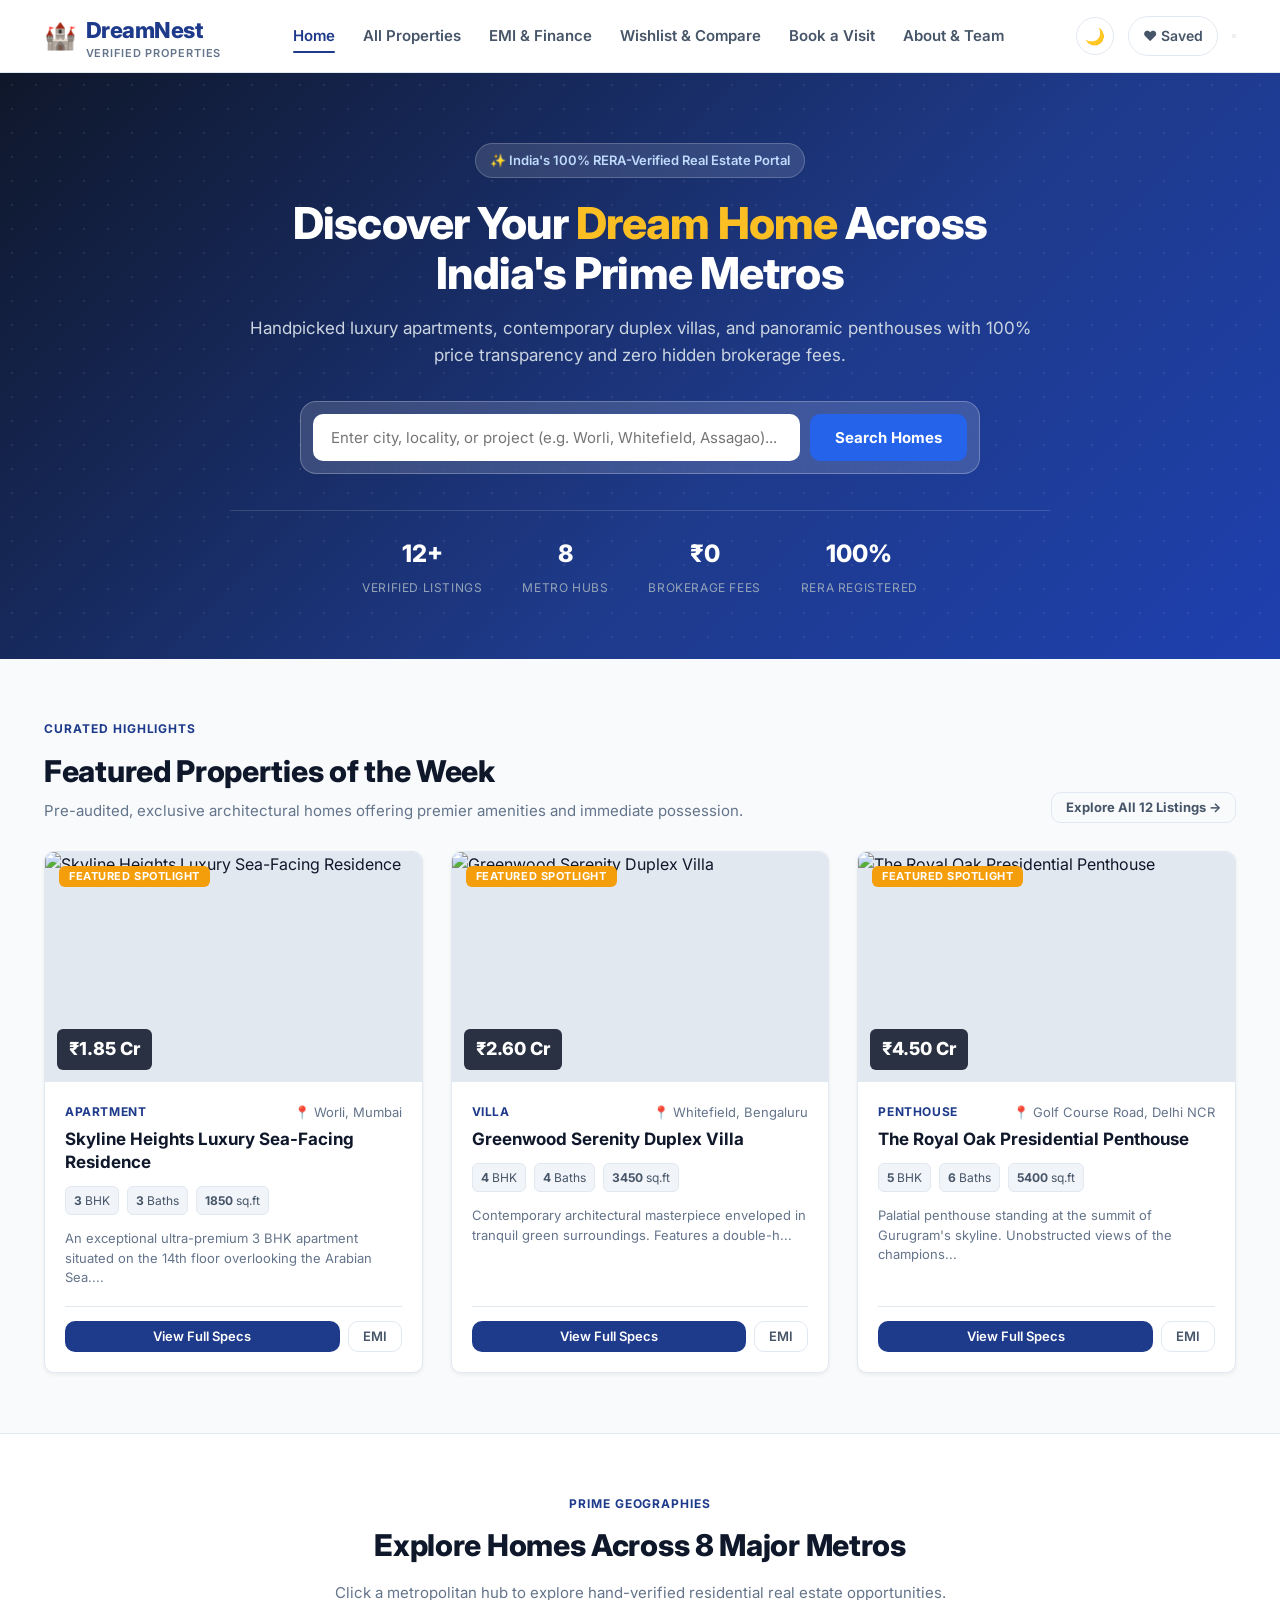
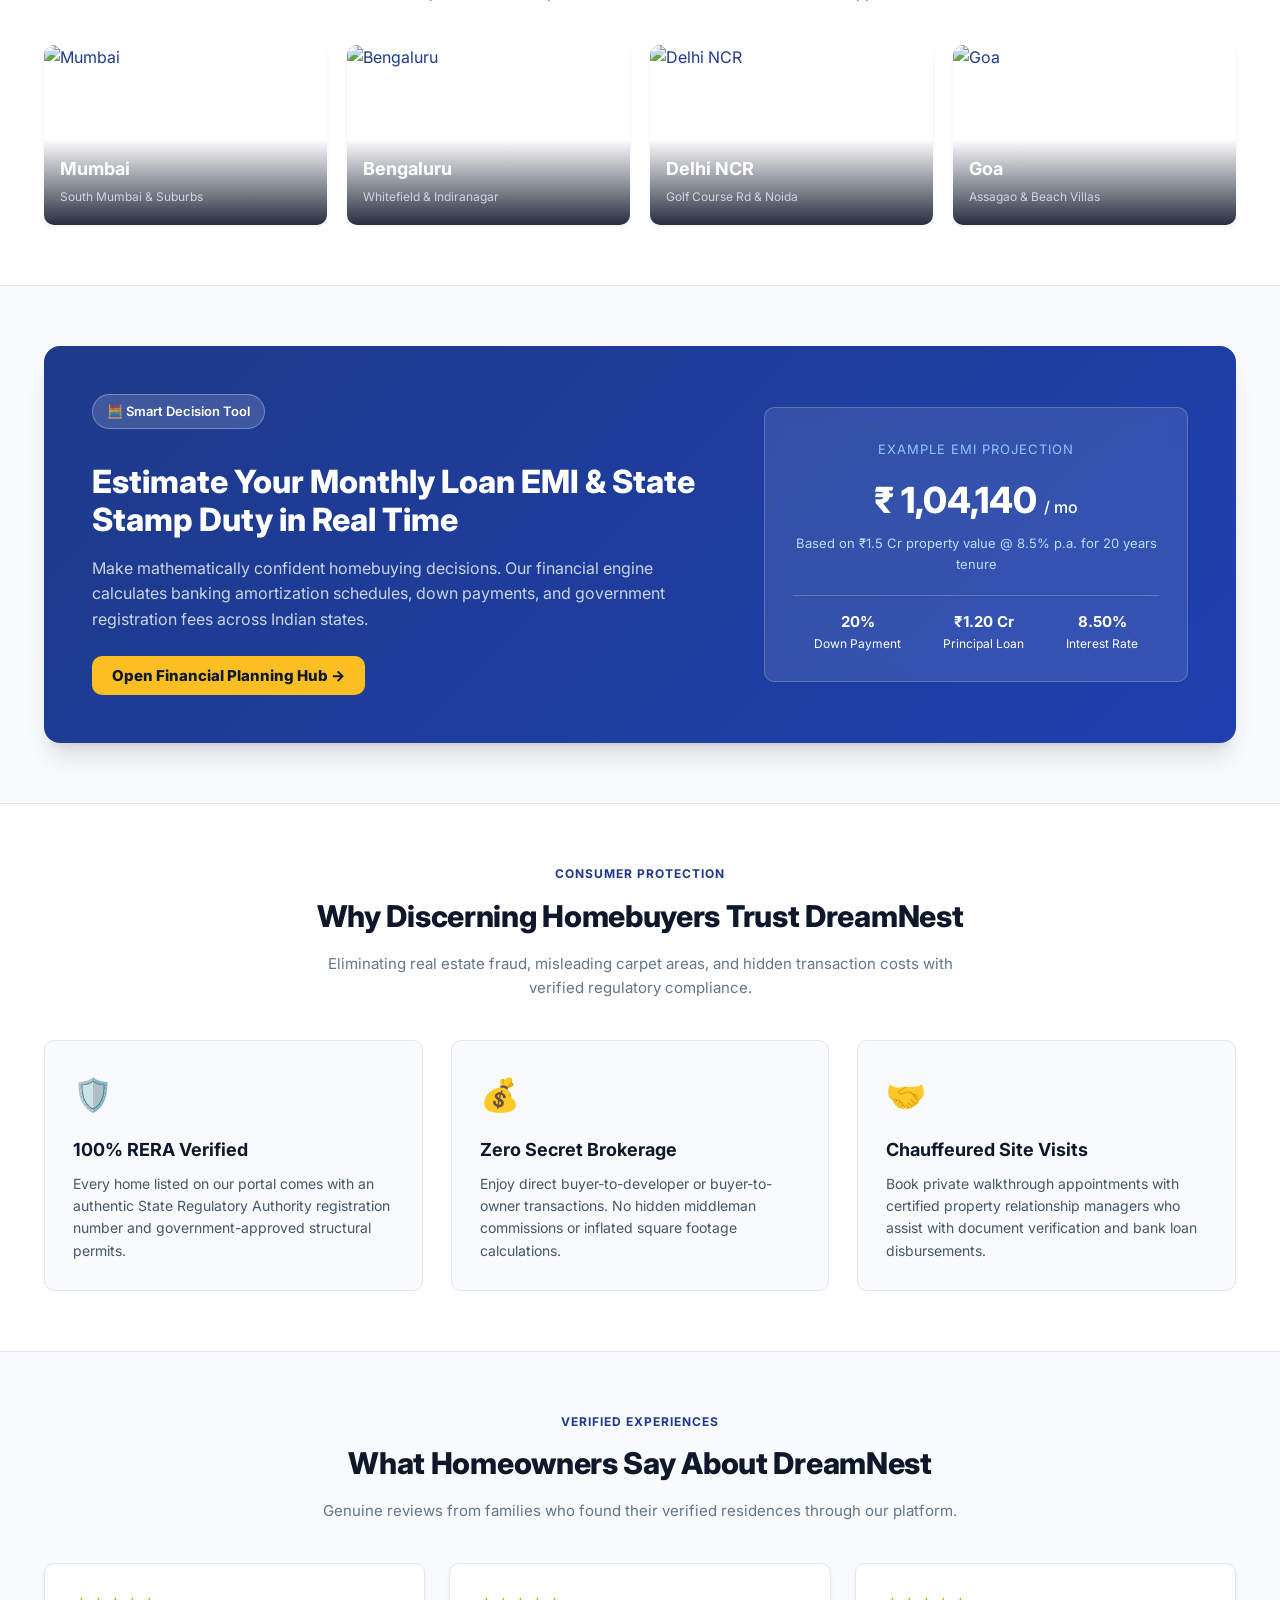
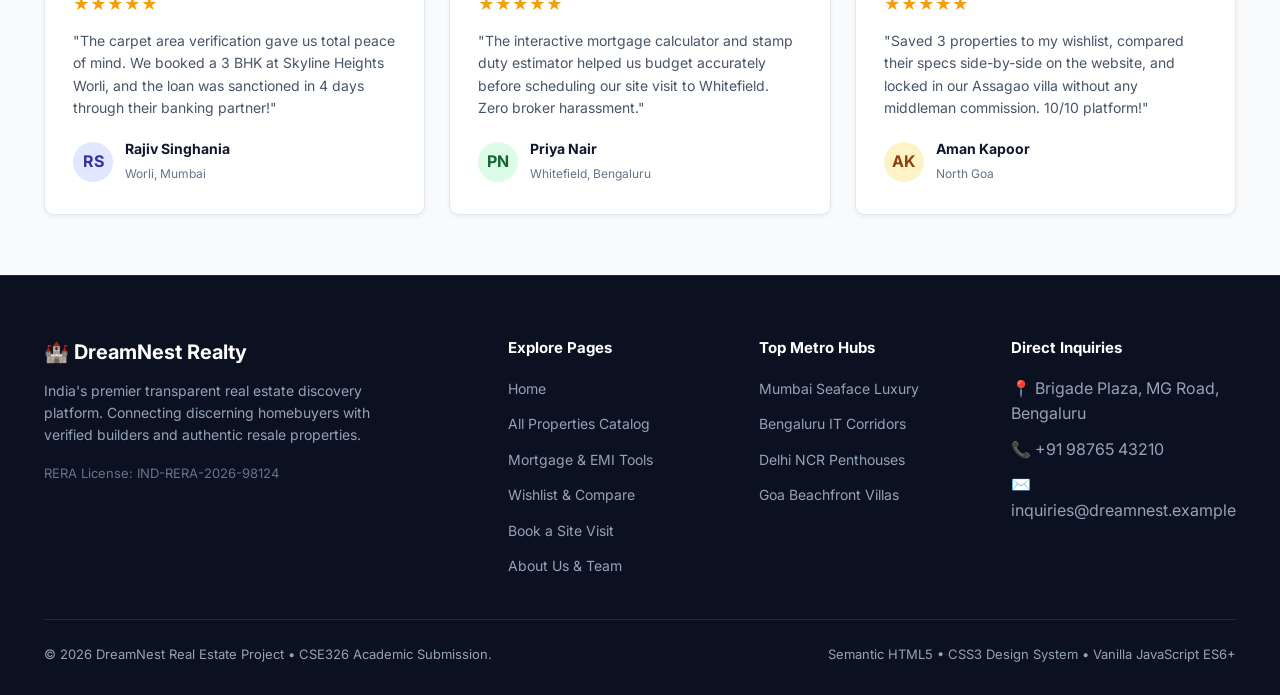
==== commit ad6a7cff: "feat(ui): add universal dark theme stylesheet and navbar toggle button across all 7 pages" ====
--- a/index.html
+++ b/index.html
@@ -4,6 +4,10 @@
     <meta charset="UTF-8">
     <meta name="viewport" content="width=device-width, initial-scale=1.0">
     <title>DreamNest - Verified Real Estate Listing & Financial Mortgage Platform</title>
+
+    <script>
+        (function(){var t=localStorage.getItem("dreamnest_user_theme_pref");if(t==='"dark"'||t==='dark')document.documentElement.setAttribute("data-theme","dark");})();
+    </script>
 
     <!-- Google Fonts -->
     <link rel="preconnect" href="https://fonts.googleapis.com">
@@ -41,6 +45,9 @@
                 </ul>
 
                 <div class="nav-actions">
+                    <button type="button" class="theme-toggle-btn" id="themeToggleBtn" aria-label="Toggle dark/light theme" title="Toggle dark/light theme">
+                        <span class="theme-toggle-icon" id="themeToggleIcon">🌙</span>
+                    </button>
                     <a href="saved.html" class="header-badge-btn" title="View your saved wishlist">
                         <span>❤️ Saved</span>
                         <span class="counter-badge" id="favoritesCountBadge" style="display: none;">0</span>
--- a/css/main.css
+++ b/css/main.css
@@ -221,6 +221,28 @@
     line-height: 1.2;
 }
 
+.theme-toggle-btn {
+    position: relative;
+    background: transparent;
+    border: 1px solid var(--border-color);
+    border-radius: var(--radius-full);
+    width: 38px;
+    height: 38px;
+    font-size: 16px;
+    cursor: pointer;
+    display: flex;
+    align-items: center;
+    justify-content: center;
+    transition: all var(--transition-fast);
+    color: var(--text-primary);
+}
+
+.theme-toggle-btn:hover {
+    background-color: var(--bg-surface-alt);
+    border-color: #cbd5e1;
+    transform: rotate(15deg);
+}
+
 /* --------------------------------------------------------------------------
    4. HERO BANNER & INTRO SEARCH
    -------------------------------------------------------------------------- */
@@ -1054,3 +1076,431 @@
     align-items: center;
     font-size: 13px;
 }
+
+/* --------------------------------------------------------------------------
+   14. DARK MODE STYLESHEET (Authored by Mukesh)
+   -------------------------------------------------------------------------- */
+[data-theme="dark"] {
+    --primary-color: #3b82f6;
+    --primary-hover: #60a5fa;
+    --primary-light: #1e293b;
+    --primary-border: #1e3a8a;
+    --accent-color: #fbbf24;
+    --accent-hover: #f59e0b;
+    --accent-light: #292524;
+    --success-color: #34d399;
+    --danger-color: #f87171;
+
+    --text-primary: #f8fafc;
+    --text-secondary: #cbd5e1;
+    --text-muted: #94a3b8;
+    --text-inverted: #0f172a;
+
+    --bg-page: #0b1120;
+    --bg-surface: #1e293b;
+    --bg-surface-alt: #0f172a;
+
+    --border-color: #334155;
+    --border-color-focus: #3b82f6;
+
+    --shadow-xs: 0 1px 2px 0 rgba(0, 0, 0, 0.3);
+    --shadow-sm: 0 2px 4px 0 rgba(0, 0, 0, 0.4);
+    --shadow-md: 0 4px 8px -1px rgba(0, 0, 0, 0.5);
+    --shadow-lg: 0 10px 15px -3px rgba(0, 0, 0, 0.6);
+    --shadow-xl: 0 20px 25px -5px rgba(0, 0, 0, 0.7);
+}
+
+[data-theme="dark"] body {
+    background-color: var(--bg-page);
+    color: var(--text-primary);
+}
+
+[data-theme="dark"] .site-header {
+    background: rgba(15, 23, 42, 0.88);
+    border-bottom: 1px solid #1e293b;
+}
+
+[data-theme="dark"] .nav-link {
+    color: #cbd5e1;
+}
+
+[data-theme="dark"] .nav-link:hover,
+[data-theme="dark"] .nav-link.is-active {
+    color: #60a5fa;
+}
+
+[data-theme="dark"] .nav-link.is-active::after {
+    background-color: #60a5fa;
+}
+
+[data-theme="dark"] .brand-logo {
+    color: #f8fafc;
+}
+
+[data-theme="dark"] .brand-logo__sub {
+    color: #60a5fa;
+}
+
+[data-theme="dark"] .theme-toggle-btn {
+    border-color: #334155;
+    background-color: #1e293b;
+    color: #f8fafc;
+}
+
+[data-theme="dark"] .header-badge-btn {
+    border-color: #334155;
+    color: #cbd5e1;
+}
+
+[data-theme="dark"] .header-badge-btn:hover {
+    background-color: #1e293b;
+    color: #f8fafc;
+}
+
+[data-theme="dark"] .property-card {
+    background-color: #1e293b;
+    border-color: #334155;
+    box-shadow: 0 4px 6px -1px rgba(0, 0, 0, 0.3);
+}
+
+[data-theme="dark"] .property-card__title {
+    color: #f8fafc;
+}
+
+[data-theme="dark"] .property-card__short-desc {
+    color: #94a3b8;
+}
+
+[data-theme="dark"] .spec-pill {
+    background-color: #0f172a;
+    border-color: #334155;
+    color: #cbd5e1;
+}
+
+[data-theme="dark"] .spec-pill strong {
+    color: #f8fafc;
+}
+
+[data-theme="dark"] .filter-card {
+    background-color: #1e293b;
+    border-color: #334155;
+}
+
+[data-theme="dark"] .filter-control-label {
+    color: #cbd5e1;
+}
+
+[data-theme="dark"] .filter-input,
+[data-theme="dark"] .filter-select {
+    background-color: #0f172a;
+    border-color: #334155;
+    color: #f8fafc;
+}
+
+[data-theme="dark"] .filter-chip {
+    background-color: #0f172a;
+    border-color: #334155;
+    color: #cbd5e1;
+}
+
+[data-theme="dark"] .sort-select {
+    background-color: #0f172a;
+    border-color: #334155;
+    color: #f8fafc;
+}
+
+[data-theme="dark"] .results-count-bar {
+    color: #cbd5e1;
+}
+
+[data-theme="dark"] .calculator-card {
+    background-color: #1e293b;
+    border-color: #334155;
+}
+
+[data-theme="dark"] .calculator-title {
+    color: #f8fafc;
+}
+
+[data-theme="dark"] .calculator-desc {
+    color: #94a3b8;
+}
+
+[data-theme="dark"] .calc-label {
+    color: #cbd5e1;
+}
+
+[data-theme="dark"] .calc-number-input {
+    background-color: #0f172a;
+    border-color: #334155;
+    color: #f8fafc;
+}
+
+[data-theme="dark"] .calc-val-badge {
+    background-color: #0f172a;
+    border-color: #334155;
+    color: #60a5fa;
+}
+
+[data-theme="dark"] .calc-pill-btn {
+    background-color: #0f172a;
+    border-color: #334155;
+    color: #cbd5e1;
+}
+
+[data-theme="dark"] .calc-pill-btn:hover {
+    background-color: #2563eb;
+    color: #ffffff;
+}
+
+[data-theme="dark"] .calc-breakdown-card {
+    background-color: #0f172a;
+    border-color: #334155;
+}
+
+[data-theme="dark"] .calc-breakdown-label {
+    color: #cbd5e1;
+}
+
+[data-theme="dark"] .calc-breakdown-val {
+    color: #f8fafc;
+}
+
+[data-theme="dark"] .calc-breakdown-row--total {
+    border-top-color: #334155;
+}
+
+[data-theme="dark"] .calc-nav-tabs {
+    background-color: #0f172a;
+}
+
+[data-theme="dark"] .calc-nav-tab {
+    color: #94a3b8;
+}
+
+[data-theme="dark"] .calc-nav-tab.is-active {
+    background-color: #1e293b;
+    color: #60a5fa;
+}
+
+[data-theme="dark"] .detail-snapshot-card {
+    background-color: #1e293b;
+    border-color: #334155;
+}
+
+[data-theme="dark"] .detail-price-box {
+    border-bottom-color: #334155;
+}
+
+[data-theme="dark"] .detail-price-val {
+    color: #60a5fa;
+}
+
+[data-theme="dark"] .detail-spec-box {
+    background-color: #0f172a;
+    border-color: #334155;
+}
+
+[data-theme="dark"] .detail-spec-box__label {
+    color: #94a3b8;
+}
+
+[data-theme="dark"] .detail-spec-box__val {
+    color: #f8fafc;
+}
+
+[data-theme="dark"] .radar-card {
+    background-color: #1e293b;
+    border-color: #334155;
+}
+
+[data-theme="dark"] .radar-icon {
+    background-color: #0f172a;
+}
+
+[data-theme="dark"] .radar-info h5 {
+    color: #f8fafc;
+}
+
+[data-theme="dark"] .rm-profile-card {
+    background-color: #0f172a;
+    border-color: #334155;
+}
+
+[data-theme="dark"] .rm-details h4 {
+    color: #f8fafc;
+}
+
+[data-theme="dark"] .compare-matrix-wrapper {
+    background-color: #1e293b;
+    border-color: #334155;
+}
+
+[data-theme="dark"] .compare-table th,
+[data-theme="dark"] .compare-table td {
+    border-bottom-color: #334155;
+}
+
+[data-theme="dark"] .compare-table th.compare-attr-col {
+    background-color: #0f172a;
+    border-right-color: #334155;
+    color: #cbd5e1;
+}
+
+[data-theme="dark"] .compare-table td.compare-prop-col {
+    border-right-color: #334155;
+    color: #f8fafc;
+}
+
+[data-theme="dark"] .compare-table tr:hover td {
+    background-color: #162032;
+}
+
+[data-theme="dark"] .empty-state-box {
+    background-color: #1e293b;
+    border-color: #334155;
+}
+
+[data-theme="dark"] .empty-state-box h3 {
+    color: #f8fafc;
+}
+
+[data-theme="dark"] .bank-rates-table {
+    background-color: #1e293b;
+    border-color: #334155;
+}
+
+[data-theme="dark"] .bank-rates-table th {
+    background-color: #0f172a;
+    border-bottom-color: #334155;
+    color: #cbd5e1;
+}
+
+[data-theme="dark"] .bank-rates-table td {
+    border-bottom-color: #334155;
+    color: #f8fafc;
+}
+
+[data-theme="dark"] .bank-rates-table tr:hover td {
+    background-color: #162032;
+}
+
+[data-theme="dark"] .booking-input-group input,
+[data-theme="dark"] .booking-input-group select,
+[data-theme="dark"] .booking-input-group textarea {
+    background-color: #0f172a;
+    border-color: #334155;
+    color: #f8fafc;
+}
+
+[data-theme="dark"] .booking-input-group label {
+    color: #cbd5e1;
+}
+
+[data-theme="dark"] .amenity-item {
+    background-color: #0f172a;
+    border-color: #334155;
+    color: #cbd5e1;
+}
+
+[data-theme="dark"] .faq-accordion__item {
+    background-color: #1e293b;
+    border-color: #334155;
+}
+
+[data-theme="dark"] .faq-accordion__question {
+    color: #f8fafc;
+}
+
+[data-theme="dark"] .faq-accordion__question:hover {
+    background-color: #0f172a;
+}
+
+[data-theme="dark"] .faq-accordion__answer {
+    color: #cbd5e1;
+}
+
+[data-theme="dark"] .modal-container {
+    background-color: #1e293b;
+    color: #f8fafc;
+}
+
+[data-theme="dark"] .modal-header {
+    border-bottom-color: #334155;
+}
+
+[data-theme="dark"] .modal-title {
+    color: #f8fafc;
+}
+
+[data-theme="dark"] .modal-tab-btn {
+    color: #94a3b8;
+}
+
+[data-theme="dark"] .modal-tab-btn.is-active {
+    color: #60a5fa;
+    border-bottom-color: #60a5fa;
+}
+
+[data-theme="dark"] .modal-specs-table th {
+    color: #94a3b8;
+    border-bottom-color: #334155;
+}
+
+[data-theme="dark"] .modal-specs-table td {
+    color: #f8fafc;
+    border-bottom-color: #334155;
+}
+
+[data-theme="dark"] .btn--outline {
+    border-color: #3b82f6;
+    color: #60a5fa;
+}
+
+[data-theme="dark"] .btn--outline:hover {
+    background-color: #1e3a8a;
+    color: #ffffff;
+}
+
+[data-theme="dark"] .section-title {
+    color: #f8fafc;
+}
+
+[data-theme="dark"] .section-subtitle {
+    color: #94a3b8;
+}
+
+[data-theme="dark"] .city-card {
+    background-color: #1e293b;
+    border-color: #334155;
+}
+
+[data-theme="dark"] .city-card__name {
+    color: #f8fafc;
+}
+
+[data-theme="dark"] .review-card {
+    background-color: #1e293b;
+    border-color: #334155;
+}
+
+[data-theme="dark"] .review-card p {
+    color: #cbd5e1;
+}
+
+[data-theme="dark"] .review-author h4 {
+    color: #f8fafc;
+}
+
+[data-theme="dark"] .feature-card {
+    background-color: #1e293b;
+    border-color: #334155;
+}
+
+[data-theme="dark"] .feature-card h3 {
+    color: #f8fafc;
+}
+
+[data-theme="dark"] .feature-card p {
+    color: #cbd5e1;
+}
--- a/css/components.css
+++ b/css/components.css
@@ -701,3 +701,474 @@
 .faq-accordion__item.is-open .faq-accordion__answer {
     display: block;
 }
+
+/* --------------------------------------------------------------------------
+   7. PROPERTY DETAIL PAGE COMPONENTS
+   -------------------------------------------------------------------------- */
+.detail-hero-grid {
+    display: grid;
+    grid-template-columns: 1.4fr 0.9fr;
+    gap: 32px;
+    align-items: start;
+    margin-bottom: 40px;
+}
+
+.detail-gallery-main {
+    width: 100%;
+    height: 480px;
+    border-radius: var(--radius-lg);
+    overflow: hidden;
+    background-color: #0f172a;
+    box-shadow: var(--shadow-md);
+    position: relative;
+}
+
+.detail-gallery-main img {
+    width: 100%;
+    height: 100%;
+    object-fit: cover;
+    transition: transform 0.4s ease, opacity 0.25s ease;
+}
+
+.detail-gallery-main:hover img {
+    transform: scale(1.02);
+}
+
+.detail-gallery-thumbs {
+    display: flex;
+    gap: 12px;
+    margin-top: 14px;
+    overflow-x: auto;
+    padding-bottom: 6px;
+}
+
+.detail-thumb-item {
+    width: 100px;
+    height: 72px;
+    border-radius: var(--radius-md);
+    overflow: hidden;
+    cursor: pointer;
+    border: 2px solid transparent;
+    opacity: 0.7;
+    flex-shrink: 0;
+    transition: all 0.2s ease;
+}
+
+.detail-thumb-item:hover {
+    opacity: 1;
+}
+
+.detail-thumb-item.is-active {
+    border-color: #2563eb;
+    opacity: 1;
+    box-shadow: 0 0 0 2px rgba(37, 99, 235, 0.3);
+}
+
+.detail-thumb-item img {
+    width: 100%;
+    height: 100%;
+    object-fit: cover;
+}
+
+.detail-snapshot-card {
+    background-color: #ffffff;
+    border: 1px solid var(--border-color);
+    border-radius: var(--radius-lg);
+    padding: 28px;
+    box-shadow: var(--shadow-md);
+}
+
+.detail-price-box {
+    margin-bottom: 20px;
+    padding-bottom: 18px;
+    border-bottom: 1px solid #f1f5f9;
+}
+
+.detail-price-val {
+    font-size: 32px;
+    font-weight: 800;
+    color: #1e3a8a;
+    letter-spacing: -0.5px;
+}
+
+.detail-price-per-sqft {
+    font-size: 13px;
+    color: #64748b;
+    margin-top: 4px;
+    font-weight: 500;
+}
+
+.detail-specs-grid {
+    display: grid;
+    grid-template-columns: repeat(2, 1fr);
+    gap: 14px;
+    margin: 20px 0;
+}
+
+.detail-spec-box {
+    background-color: #f8fafc;
+    border: 1px solid #e2e8f0;
+    border-radius: var(--radius-md);
+    padding: 12px 14px;
+    display: flex;
+    flex-direction: column;
+    gap: 4px;
+}
+
+.detail-spec-box__label {
+    font-size: 11px;
+    text-transform: uppercase;
+    font-weight: 600;
+    color: #64748b;
+    letter-spacing: 0.5px;
+}
+
+.detail-spec-box__val {
+    font-size: 15px;
+    font-weight: 700;
+    color: #0f172a;
+}
+
+/* 2D Floor Plan Blueprint Illustration */
+.blueprint-card {
+    background: linear-gradient(135deg, #0f172a 0%, #1e293b 100%);
+    border-radius: var(--radius-lg);
+    padding: 28px;
+    color: #ffffff;
+    box-shadow: var(--shadow-lg);
+    border: 1px solid #334155;
+    margin-top: 24px;
+}
+
+.blueprint-layout-canvas {
+    background: #0284c715;
+    border: 2px dashed #38bdf880;
+    border-radius: var(--radius-md);
+    padding: 24px;
+    display: grid;
+    grid-template-columns: repeat(3, 1fr);
+    grid-gap: 16px;
+    margin-top: 16px;
+}
+
+.blueprint-room {
+    background: rgba(15, 23, 42, 0.7);
+    border: 1.5px solid #38bdf8;
+    border-radius: 8px;
+    padding: 16px;
+    text-align: center;
+    position: relative;
+    box-shadow: inset 0 0 12px rgba(56, 189, 248, 0.1);
+}
+
+.blueprint-room__name {
+    font-size: 13px;
+    font-weight: 700;
+    color: #e0f2fe;
+    text-transform: uppercase;
+    letter-spacing: 0.5px;
+}
+
+.blueprint-room__dims {
+    font-size: 12px;
+    font-family: monospace;
+    color: #38bdf8;
+    margin-top: 6px;
+}
+
+.blueprint-room--master {
+    grid-column: span 2;
+    background: rgba(14, 165, 233, 0.15);
+    border-color: #0ea5e9;
+}
+
+/* Neighborhood Distance Radar */
+.radar-grid {
+    display: grid;
+    grid-template-columns: repeat(auto-fit, minmax(200px, 1fr));
+    gap: 16px;
+    margin-top: 20px;
+}
+
+.radar-card {
+    background-color: #ffffff;
+    border: 1px solid var(--border-color);
+    border-radius: var(--radius-md);
+    padding: 16px;
+    display: flex;
+    align-items: center;
+    gap: 14px;
+    transition: transform 0.2s ease, box-shadow 0.2s ease;
+}
+
+.radar-card:hover {
+    transform: translateY(-2px);
+    box-shadow: var(--shadow-md);
+}
+
+.radar-icon {
+    font-size: 28px;
+    width: 48px;
+    height: 48px;
+    border-radius: 12px;
+    background-color: #eff6ff;
+    display: flex;
+    align-items: center;
+    justify-content: center;
+    flex-shrink: 0;
+}
+
+.radar-info h5 {
+    font-size: 14px;
+    font-weight: 700;
+    color: #0f172a;
+    margin-bottom: 2px;
+}
+
+.radar-info p {
+    font-size: 12px;
+    color: #64748b;
+    margin: 0;
+}
+
+/* Relationship Manager Card */
+.rm-profile-card {
+    background-color: #f8fafc;
+    border: 1px solid #e2e8f0;
+    border-radius: var(--radius-lg);
+    padding: 24px;
+    display: flex;
+    gap: 20px;
+    align-items: center;
+    margin-top: 24px;
+}
+
+.rm-avatar {
+    width: 76px;
+    height: 76px;
+    border-radius: 50%;
+    object-fit: cover;
+    border: 3px solid #ffffff;
+    box-shadow: var(--shadow-md);
+    flex-shrink: 0;
+}
+
+.rm-details h4 {
+    font-size: 17px;
+    font-weight: 700;
+    color: #0f172a;
+    margin-bottom: 4px;
+}
+
+.rm-details p {
+    font-size: 13px;
+    color: #64748b;
+    margin: 0 0 12px 0;
+}
+
+/* --------------------------------------------------------------------------
+   8. COMPARISON MATRIX & SAVED DASHBOARD (saved.html)
+   -------------------------------------------------------------------------- */
+.saved-tabs-bar {
+    display: flex;
+    gap: 12px;
+    border-bottom: 2px solid #e2e8f0;
+    margin-bottom: 32px;
+    padding-bottom: 2px;
+}
+
+.saved-tab-btn {
+    padding: 12px 24px;
+    font-size: 15px;
+    font-weight: 600;
+    color: #64748b;
+    background: transparent;
+    border: none;
+    border-bottom: 3px solid transparent;
+    cursor: pointer;
+    transition: all 0.2s ease;
+    display: inline-flex;
+    align-items: center;
+    gap: 8px;
+    margin-bottom: -4px;
+}
+
+.saved-tab-btn:hover {
+    color: #1e3a8a;
+}
+
+.saved-tab-btn.is-active {
+    color: #2563eb;
+    border-bottom-color: #2563eb;
+    font-weight: 700;
+}
+
+.saved-tab-panel {
+    display: none;
+}
+
+.saved-tab-panel.is-active {
+    display: block;
+}
+
+.compare-matrix-wrapper {
+    background: #ffffff;
+    border: 1px solid var(--border-color);
+    border-radius: var(--radius-lg);
+    box-shadow: var(--shadow-sm);
+    overflow-x: auto;
+}
+
+.compare-table {
+    width: 100%;
+    min-width: 760px;
+    border-collapse: collapse;
+    font-size: 14px;
+}
+
+.compare-table th,
+.compare-table td {
+    padding: 14px 18px;
+    border-bottom: 1px solid #f1f5f9;
+    text-align: left;
+    vertical-align: middle;
+}
+
+.compare-table th.compare-attr-col {
+    width: 220px;
+    background-color: #f8fafc;
+    color: #475569;
+    font-weight: 600;
+    border-right: 1px solid #e2e8f0;
+    position: sticky;
+    left: 0;
+    z-index: 2;
+}
+
+.compare-table td.compare-prop-col {
+    min-width: 260px;
+    text-align: center;
+    border-right: 1px solid #f1f5f9;
+}
+
+.compare-table tr:hover td {
+    background-color: #fafafa;
+}
+
+.compare-table .amenity-check {
+    color: #10b981;
+    font-weight: bold;
+    font-size: 16px;
+}
+
+.compare-table .amenity-cross {
+    color: #cbd5e1;
+    font-size: 14px;
+}
+
+.empty-state-box {
+    text-align: center;
+    padding: 64px 24px;
+    background-color: #ffffff;
+    border: 2px dashed #cbd5e1;
+    border-radius: var(--radius-lg);
+    margin: 20px 0;
+}
+
+.empty-state-box__icon {
+    font-size: 54px;
+    margin-bottom: 16px;
+    opacity: 0.8;
+}
+
+.empty-state-box h3 {
+    font-size: 20px;
+    color: #0f172a;
+    margin-bottom: 8px;
+    font-weight: 700;
+}
+
+.empty-state-box p {
+    font-size: 14px;
+    color: #64748b;
+    max-width: 440px;
+    margin: 0 auto 24px auto;
+    line-height: 1.5;
+}
+
+/* --------------------------------------------------------------------------
+   9. FINANCIAL TOOLS & BANK RATES (calculator.html)
+   -------------------------------------------------------------------------- */
+.calc-nav-tabs {
+    display: flex;
+    gap: 8px;
+    background-color: #f1f5f9;
+    padding: 6px;
+    border-radius: var(--radius-lg);
+    margin-bottom: 32px;
+    max-width: 680px;
+}
+
+.calc-nav-tab {
+    flex: 1;
+    text-align: center;
+    padding: 10px 14px;
+    border-radius: var(--radius-md);
+    background: transparent;
+    border: none;
+    font-size: 14px;
+    font-weight: 600;
+    color: #64748b;
+    cursor: pointer;
+    transition: all 0.2s ease;
+}
+
+.calc-nav-tab.is-active {
+    background-color: #ffffff;
+    color: #1e3a8a;
+    box-shadow: var(--shadow-sm);
+    font-weight: 700;
+}
+
+.calc-panel-view {
+    display: none;
+}
+
+.calc-panel-view.is-active {
+    display: block;
+}
+
+.bank-rates-table {
+    width: 100%;
+    border-collapse: collapse;
+    font-size: 14px;
+    background-color: #ffffff;
+    border: 1px solid var(--border-color);
+    border-radius: var(--radius-lg);
+    overflow: hidden;
+    box-shadow: var(--shadow-sm);
+    margin-top: 24px;
+}
+
+.bank-rates-table th {
+    background-color: #f8fafc;
+    padding: 14px 18px;
+    font-weight: 700;
+    color: #334155;
+    border-bottom: 2px solid #e2e8f0;
+    text-align: left;
+}
+
+.bank-rates-table td {
+    padding: 14px 18px;
+    border-bottom: 1px solid #f1f5f9;
+    color: #0f172a;
+}
+
+.bank-rates-table tr:last-child td {
+    border-bottom: none;
+}
+
+.bank-rates-table tr:hover td {
+    background-color: #f8fafc;
+}
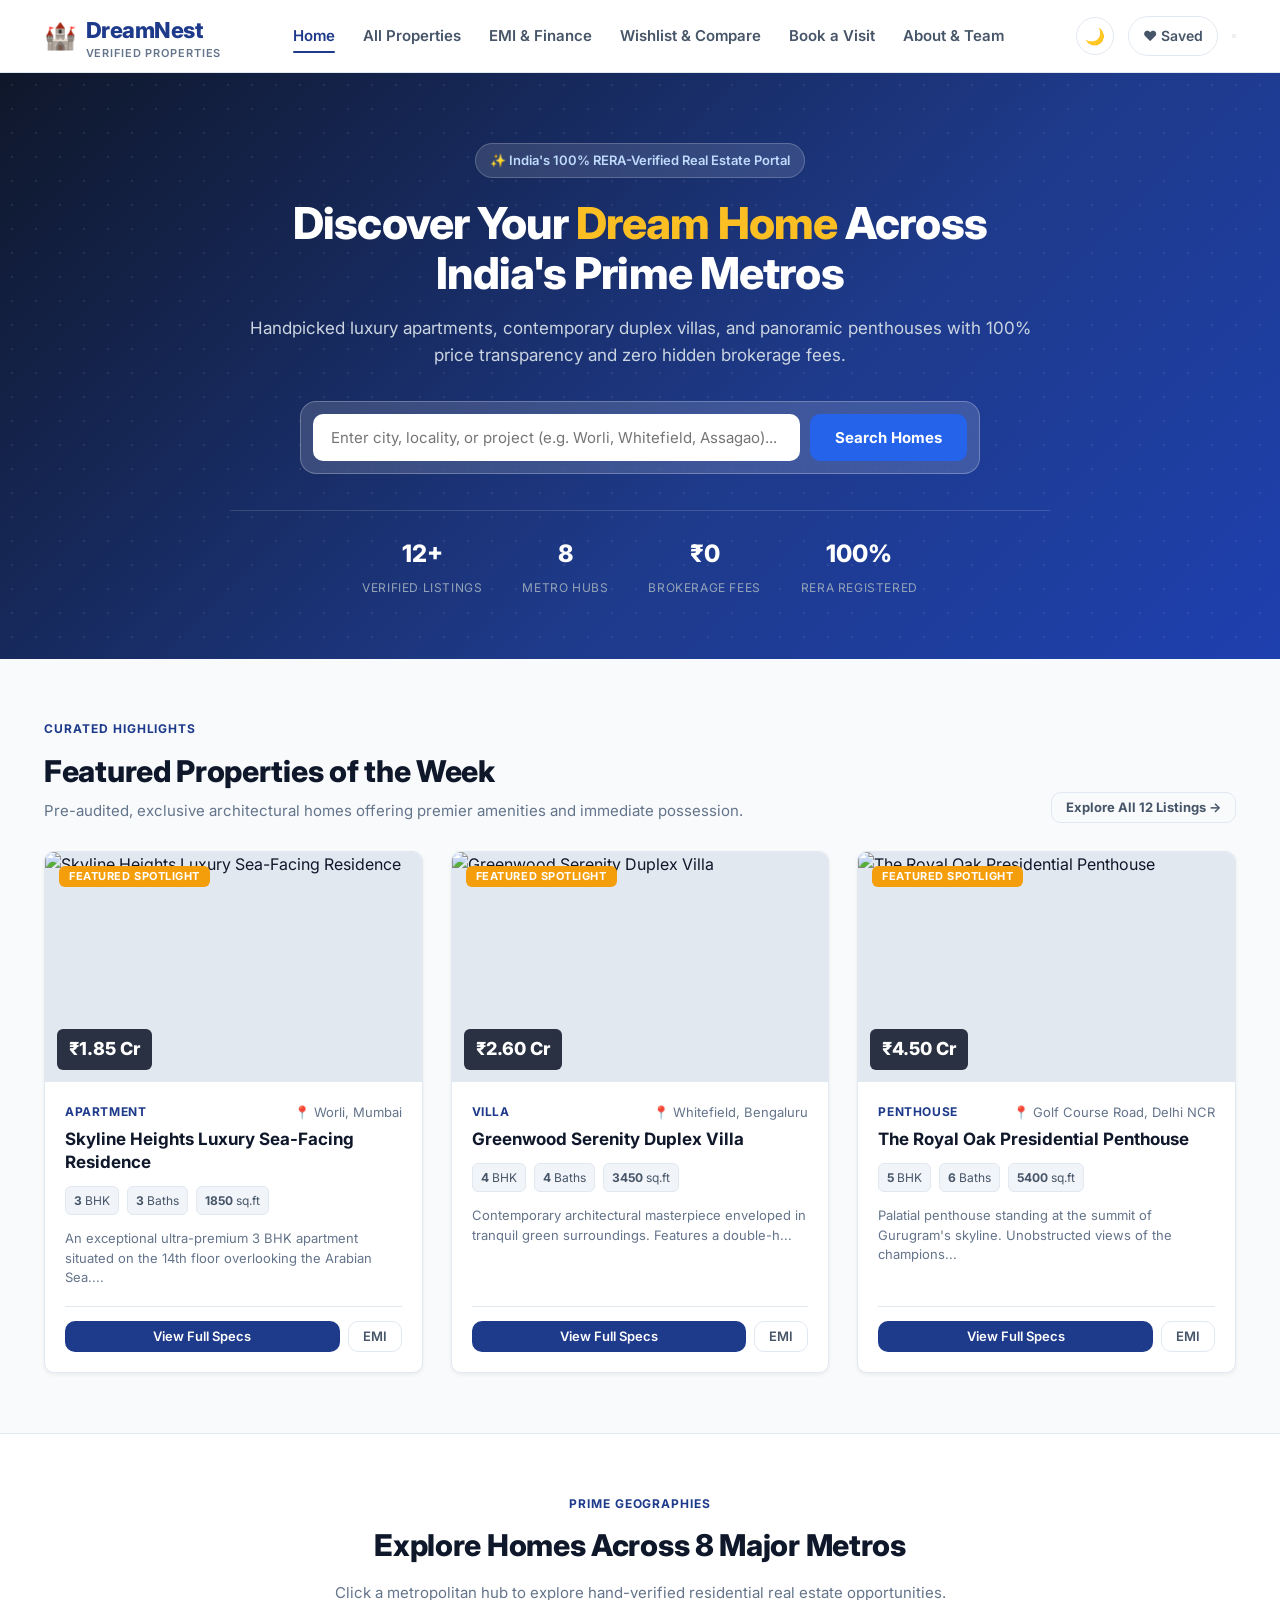
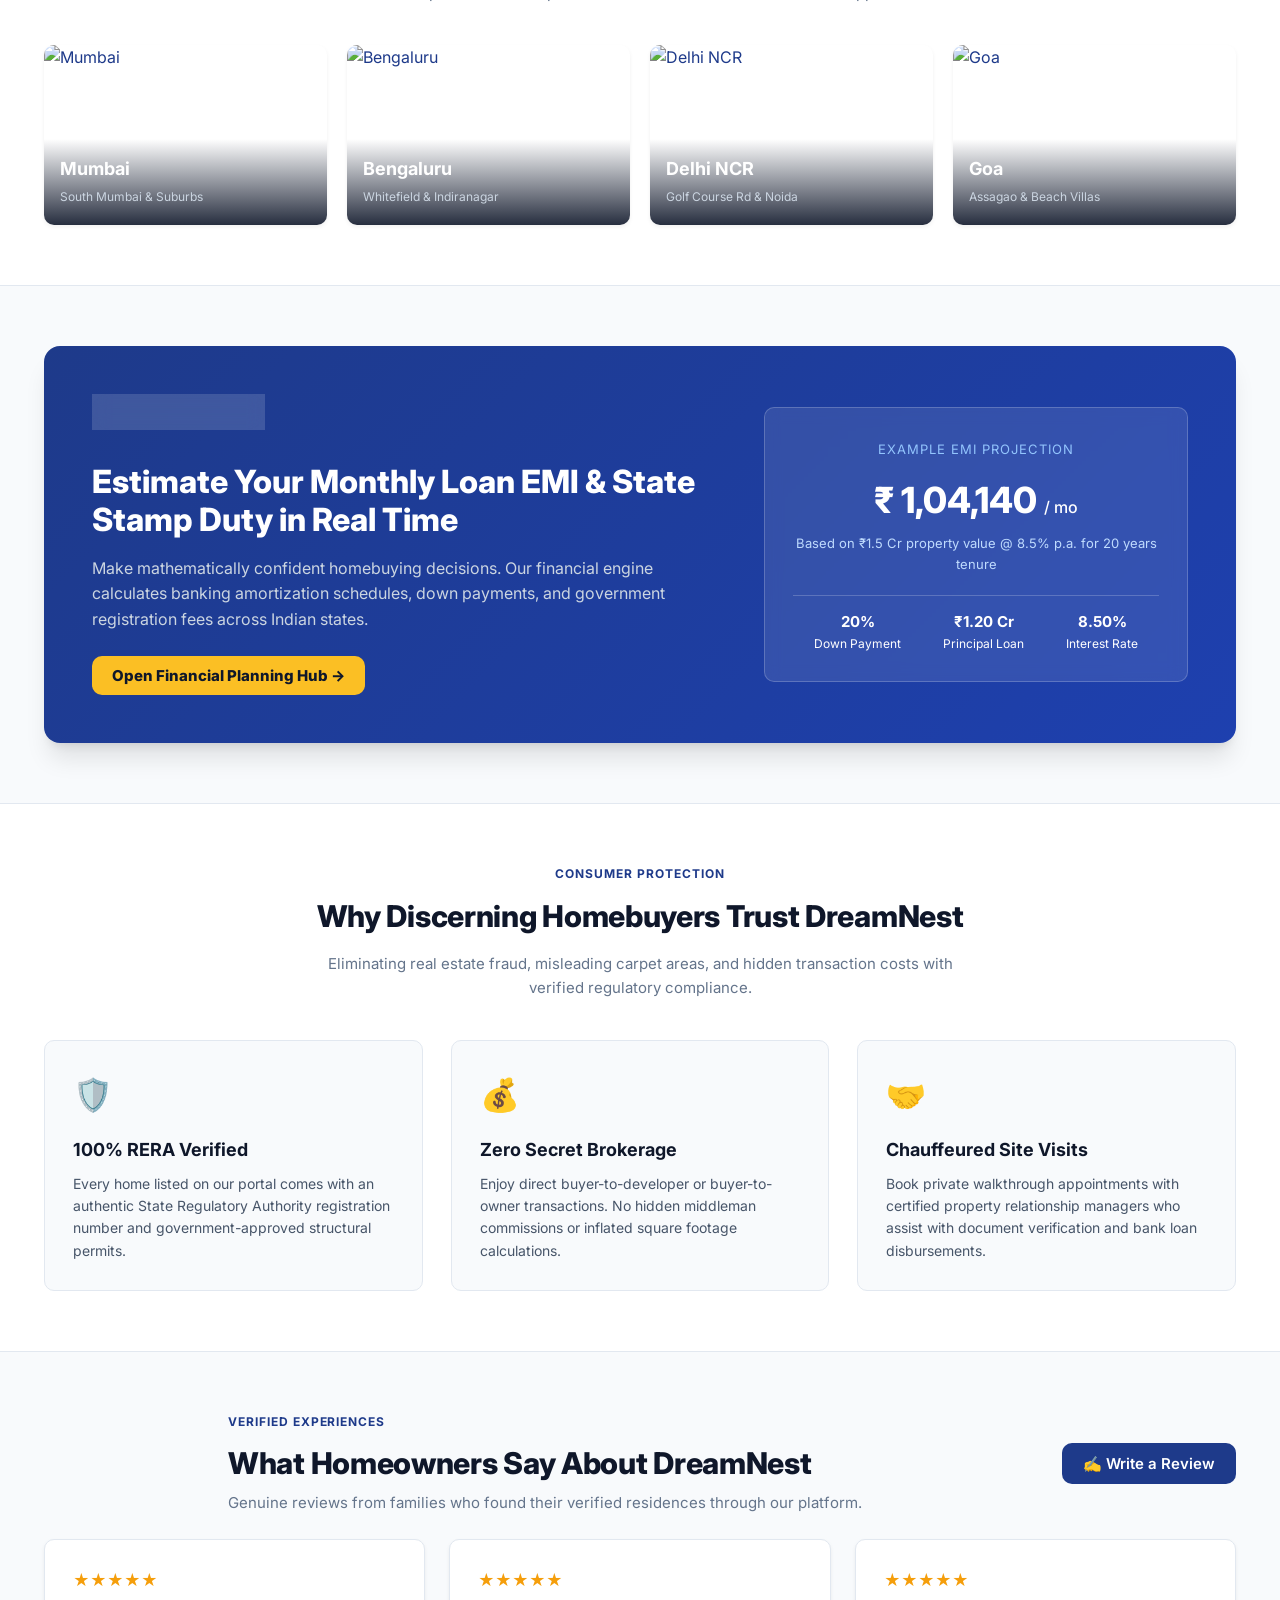
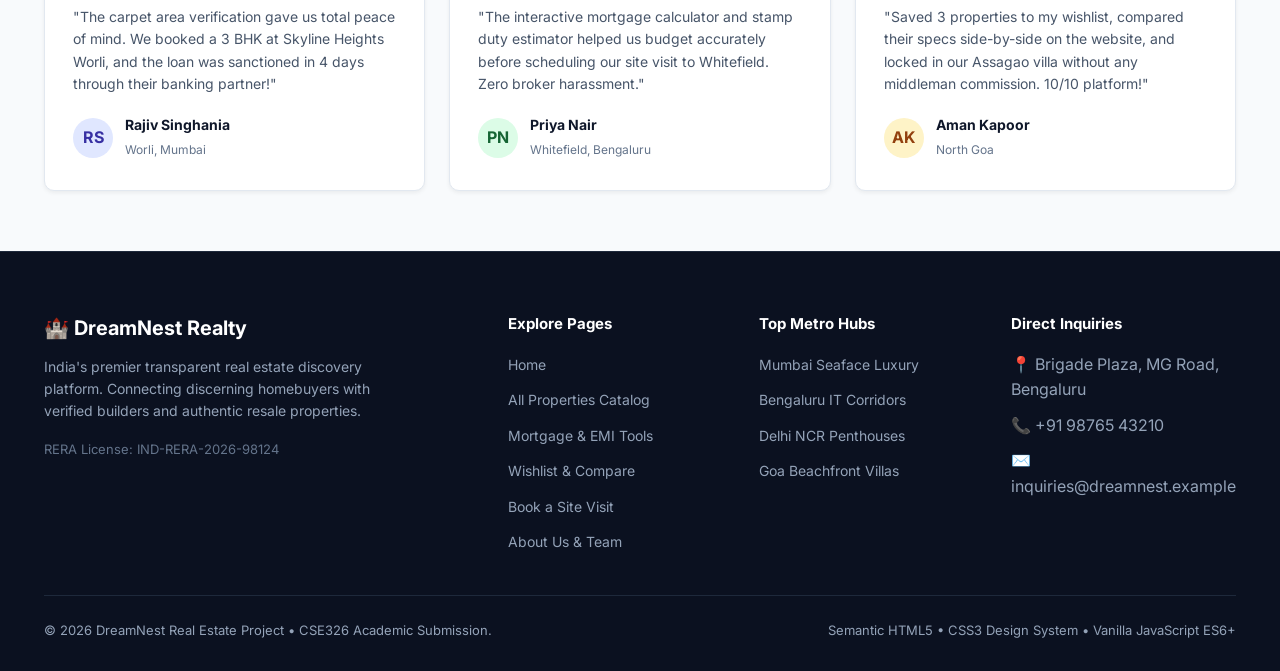
==== commit 1aee8d2f: "feat(reviews): add interactive homebuyer review form with 5-star rating picker and LocalStorage pers" ====
--- a/index.html
+++ b/index.html
@@ -254,17 +254,74 @@
         </section>
 
         <!-- ==================================================================
-             SECTION 6: CLIENT TESTIMONIALS
+             SECTION 6: CLIENT TESTIMONIALS & INTERACTIVE REVIEWS
              ================================================================== -->
         <section class="site-container" style="margin-bottom: 60px;">
-            <div class="section-header">
-                <span class="section-tag">Verified Experiences</span>
-                <h2 class="section-title">What Homeowners Say About DreamNest</h2>
-                <p class="section-subtitle">Genuine reviews from families who found their verified residences through our platform.</p>
-            </div>
-
-            <div style="display: grid; grid-template-columns: repeat(3, 1fr); gap: 24px;">
-                <div style="background-color: #ffffff; border: 1px solid var(--border-color); border-radius: var(--radius-md); padding: 28px; box-shadow: var(--shadow-sm);">
+            <div style="display: flex; justify-content: space-between; align-items: center; margin-bottom: 24px; flex-wrap: wrap; gap: 16px;">
+                <div class="section-header" style="margin-bottom: 0; text-align: left;">
+                    <span class="section-tag">Verified Experiences</span>
+                    <h2 class="section-title" style="margin-bottom: 4px;">What Homeowners Say About DreamNest</h2>
+                    <p class="section-subtitle" style="margin-bottom: 0;">Genuine reviews from families who found their verified residences through our platform.</p>
+                </div>
+                <button type="button" class="btn btn--primary btn--md" id="openReviewFormBtn">
+                    ✍️ Write a Review
+                </button>
+            </div>
+
+            <!-- Interactive Review Submission Box (Collapsible) -->
+            <div id="newReviewCard" style="display: none; background: #ffffff; border: 1px solid var(--border-color); border-radius: var(--radius-lg); padding: 28px; margin-bottom: 32px; box-shadow: var(--shadow-md);">
+                <div style="display: flex; justify-content: space-between; align-items: center; margin-bottom: 16px;">
+                    <div>
+                        <span class="section-tag">Community Feedback</span>
+                        <h3 style="font-size: 19px; font-weight: 700; color: #0f172a; margin: 4px 0 0 0;">Share Your DreamNest Experience</h3>
+                    </div>
+                    <button type="button" id="closeReviewFormBtn" style="background: none; border: none; font-size: 22px; color: #64748b; cursor: pointer;" aria-label="Close review form">✕</button>
+                </div>
+
+                <form id="submitReviewForm" class="booking-form">
+                    <div style="margin-bottom: 8px;">
+                        <label style="font-size: 13px; font-weight: 600; color: #334155; display: block; margin-bottom: 6px;">Your Overall Rating *</label>
+                        <div id="starRatingPicker" style="display: flex; gap: 6px; font-size: 26px; cursor: pointer; user-select: none;">
+                            <span data-star="1" class="star-rating-item" style="color: #f59e0b; transition: transform 0.15s ease;">★</span>
+                            <span data-star="2" class="star-rating-item" style="color: #f59e0b; transition: transform 0.15s ease;">★</span>
+                            <span data-star="3" class="star-rating-item" style="color: #f59e0b; transition: transform 0.15s ease;">★</span>
+                            <span data-star="4" class="star-rating-item" style="color: #f59e0b; transition: transform 0.15s ease;">★</span>
+                            <span data-star="5" class="star-rating-item" style="color: #f59e0b; transition: transform 0.15s ease;">★</span>
+                        </div>
+                        <input type="hidden" id="reviewRatingInput" value="5" />
+                    </div>
+
+                    <div class="booking-form-grid">
+                        <div class="booking-input-group">
+                            <label for="reviewAuthorName">Full Name *</label>
+                            <input type="text" id="reviewAuthorName" placeholder="e.g. Vikramaditya Sen" required />
+                        </div>
+                        <div class="booking-input-group">
+                            <label for="reviewAuthorCity">Locality & City *</label>
+                            <input type="text" id="reviewAuthorCity" placeholder="e.g. Bandra West, Mumbai" required />
+                        </div>
+                    </div>
+
+                    <div class="booking-input-group">
+                        <label for="reviewFeedbackText">Your Detailed Feedback & Experience *</label>
+                        <textarea id="reviewFeedbackText" rows="3" placeholder="Tell other homebuyers about your experience with carpet area verification, site visits, or home loan approvals..." required style="padding: 10px 14px; border: 1.5px solid #cbd5e1; border-radius: 8px; font-size: 14px; outline: none; font-family: inherit; resize: vertical;"></textarea>
+                    </div>
+
+                    <div style="display: flex; gap: 12px; margin-top: 10px;">
+                        <button type="submit" class="btn btn--primary btn--md">
+                            Publish My Review
+                        </button>
+                        <button type="button" class="btn btn--outline btn--md" id="cancelReviewBtn">
+                            Cancel
+                        </button>
+                    </div>
+                </form>
+            </div>
+
+            <!-- Customer Reviews Grid -->
+            <div id="customerReviewsGrid" style="display: grid; grid-template-columns: repeat(auto-fit, minmax(320px, 1fr)); gap: 24px;">
+                <!-- Initial Verified Reviews -->
+                <div class="review-card" style="background-color: #ffffff; border: 1px solid var(--border-color); border-radius: var(--radius-md); padding: 28px; box-shadow: var(--shadow-sm);">
                     <div style="color: #f59e0b; font-size: 16px; margin-bottom: 12px;">★★★★★</div>
                     <p style="font-size: 14px; color: #475569; line-height: 1.6; margin-bottom: 18px;">
                         "The carpet area verification gave us total peace of mind. We booked a 3 BHK at Skyline Heights Worli, and the loan was sanctioned in 4 days through their banking partner!"
@@ -278,7 +335,7 @@
                     </div>
                 </div>
 
-                <div style="background-color: #ffffff; border: 1px solid var(--border-color); border-radius: var(--radius-md); padding: 28px; box-shadow: var(--shadow-sm);">
+                <div class="review-card" style="background-color: #ffffff; border: 1px solid var(--border-color); border-radius: var(--radius-md); padding: 28px; box-shadow: var(--shadow-sm);">
                     <div style="color: #f59e0b; font-size: 16px; margin-bottom: 12px;">★★★★★</div>
                     <p style="font-size: 14px; color: #475569; line-height: 1.6; margin-bottom: 18px;">
                         "The interactive mortgage calculator and stamp duty estimator helped us budget accurately before scheduling our site visit to Whitefield. Zero broker harassment."
@@ -292,7 +349,7 @@
                     </div>
                 </div>
 
-                <div style="background-color: #ffffff; border: 1px solid var(--border-color); border-radius: var(--radius-md); padding: 28px; box-shadow: var(--shadow-sm);">
+                <div class="review-card" style="background-color: #ffffff; border: 1px solid var(--border-color); border-radius: var(--radius-md); padding: 28px; box-shadow: var(--shadow-sm);">
                     <div style="color: #f59e0b; font-size: 16px; margin-bottom: 12px;">★★★★★</div>
                     <p style="font-size: 14px; color: #475569; line-height: 1.6; margin-bottom: 18px;">
                         "Saved 3 properties to my wishlist, compared their specs side-by-side on the website, and locked in our Assagao villa without any middleman commission. 10/10 platform!"
@@ -437,6 +494,195 @@
                     favBadge.style.display = count > 0 ? 'inline-block' : 'none';
                 }
             }
+
+            // -----------------------------------------------------------------
+            // Interactive Customer Reviews Submission Engine
+            // -----------------------------------------------------------------
+            var openReviewBtn = document.getElementById('openReviewFormBtn');
+            var closeReviewBtn = document.getElementById('closeReviewFormBtn');
+            var cancelReviewBtn = document.getElementById('cancelReviewBtn');
+            var reviewCard = document.getElementById('newReviewCard');
+            var reviewForm = document.getElementById('submitReviewForm');
+            var reviewsGrid = document.getElementById('customerReviewsGrid');
+            var starPicker = document.getElementById('starRatingPicker');
+            var ratingInput = document.getElementById('reviewRatingInput');
+
+            function toggleReviewBox(show) {
+                if (reviewCard) {
+                    reviewCard.style.display = show ? 'block' : 'none';
+                    if (show) reviewCard.scrollIntoView({ behavior: 'smooth', block: 'nearest' });
+                }
+            }
+
+            if (openReviewBtn) {
+                openReviewBtn.addEventListener('click', function () {
+                    toggleReviewBox(true);
+                });
+            }
+            if (closeReviewBtn) {
+                closeReviewBtn.addEventListener('click', function () {
+                    toggleReviewBox(false);
+                });
+            }
+            if (cancelReviewBtn) {
+                cancelReviewBtn.addEventListener('click', function () {
+                    toggleReviewBox(false);
+                });
+            }
+
+            // Interactive Star Rating Picker
+            if (starPicker) {
+                var stars = starPicker.querySelectorAll('.star-rating-item');
+                function setRating(val) {
+                    if (ratingInput) ratingInput.value = val;
+                    stars.forEach(function (s) {
+                        var starIdx = parseInt(s.getAttribute('data-star'), 10);
+                        if (starIdx <= val) {
+                            s.style.color = '#f59e0b';
+                        } else {
+                            s.style.color = '#cbd5e1';
+                        }
+                    });
+                }
+                stars.forEach(function (star) {
+                    star.addEventListener('click', function () {
+                        var val = parseInt(star.getAttribute('data-star'), 10);
+                        setRating(val);
+                    });
+                    star.addEventListener('mouseenter', function () {
+                        var val = parseInt(star.getAttribute('data-star'), 10);
+                        stars.forEach(function (s) {
+                            var sIdx = parseInt(s.getAttribute('data-star'), 10);
+                            s.style.color = sIdx <= val ? '#f59e0b' : '#cbd5e1';
+                        });
+                    });
+                });
+                starPicker.addEventListener('mouseleave', function () {
+                    var current = parseInt(ratingInput ? ratingInput.value : 5, 10);
+                    setRating(current);
+                });
+            }
+
+            // Load persisted user reviews from LocalStorage
+            var palette = [
+                { bg: '#dbeafe', color: '#1e40af' },
+                { bg: '#dcfce7', color: '#166534' },
+                { bg: '#fef3c7', color: '#92400e' },
+                { bg: '#fae8ff', color: '#86198f' },
+                { bg: '#ffedd5', color: '#9a3412' }
+            ];
+
+            function createReviewElement(review) {
+                var card = document.createElement('div');
+                card.className = 'review-card';
+                card.style.cssText = 'background-color: #ffffff; border: 1px solid var(--border-color); border-radius: var(--radius-md); padding: 28px; box-shadow: var(--shadow-sm); position: relative;';
+                
+                var starsStr = '';
+                for (var i = 0; i < (review.rating || 5); i++) starsStr += '★';
+                for (var j = (review.rating || 5); j < 5; j++) starsStr += '☆';
+
+                var initials = (review.name || 'User')
+                    .split(' ')
+                    .map(function (n) { return n[0]; })
+                    .slice(0, 2)
+                    .join('')
+                    .toUpperCase();
+
+                var pal = palette[Math.abs(initials.charCodeAt(0) || 0) % palette.length];
+
+                card.innerHTML = 
+                    '<div style="display: flex; justify-content: space-between; align-items: center; margin-bottom: 12px;">' +
+                        '<div style="color: #f59e0b; font-size: 16px;">' + starsStr + '</div>' +
+                        '<span class="badge badge--featured" style="font-size: 11px; padding: 2px 8px;">Verified Buyer</span>' +
+                    '</div>' +
+                    '<p style="font-size: 14px; color: #475569; line-height: 1.6; margin-bottom: 18px;">"' +
+                        review.feedback +
+                    '"</p>' +
+                    '<div style="display: flex; gap: 12px; align-items: center;">' +
+                        '<div style="width: 40px; height: 40px; background-color: ' + pal.bg + '; color: ' + pal.color + '; border-radius: 50%; display: flex; align-items: center; justify-content: center; font-weight: bold;">' + initials + '</div>' +
+                        '<div>' +
+                            '<strong style="font-size: 14px; color: #0f172a; display: block;">' + review.name + '</strong>' +
+                            '<span style="font-size: 12px; color: #64748b;">' + review.city + '</span>' +
+                        '</div>' +
+                    '</div>';
+                return card;
+            }
+
+            function loadStoredReviews() {
+                try {
+                    var stored = localStorage.getItem('dreamnest_user_reviews');
+                    if (stored && reviewsGrid) {
+                        var reviews = JSON.parse(stored);
+                        if (Array.isArray(reviews)) {
+                            reviews.forEach(function (rev) {
+                                reviewsGrid.insertBefore(createReviewElement(rev), reviewsGrid.firstChild);
+                            });
+                        }
+                    }
+                } catch (e) {
+                    console.warn('Failed to load reviews:', e);
+                }
+            }
+            loadStoredReviews();
+
+            // Submit Review Handler
+            if (reviewForm) {
+                reviewForm.addEventListener('submit', function (e) {
+                    e.preventDefault();
+                    var nameInput = document.getElementById('reviewAuthorName');
+                    var cityInput = document.getElementById('reviewAuthorCity');
+                    var feedbackInput = document.getElementById('reviewFeedbackText');
+                    var rating = parseInt(ratingInput ? ratingInput.value : 5, 10);
+
+                    var name = nameInput ? nameInput.value.trim() : '';
+                    var city = cityInput ? cityInput.value.trim() : '';
+                    var feedback = feedbackInput ? feedbackInput.value.trim() : '';
+
+                    if (!name || name.length < 2) {
+                        if (window.UIUtils) window.UIUtils.showToast('Please enter your full name', 'error');
+                        return;
+                    }
+                    if (!feedback || feedback.length < 10) {
+                        if (window.UIUtils) window.UIUtils.showToast('Review must be at least 10 characters long', 'error');
+                        return;
+                    }
+
+                    var newReview = {
+                        name: name,
+                        city: city || 'Verified Buyer',
+                        feedback: feedback,
+                        rating: rating,
+                        date: new Date().toISOString()
+                    };
+
+                    // Persist to LocalStorage
+                    try {
+                        var stored = localStorage.getItem('dreamnest_user_reviews');
+                        var list = stored ? JSON.parse(stored) : [];
+                        list.unshift(newReview);
+                        localStorage.setItem('dreamnest_user_reviews', JSON.stringify(list));
+                    } catch (err) {
+                        console.error('Storage error:', err);
+                    }
+
+                    // Prepend card to grid
+                    if (reviewsGrid) {
+                        reviewsGrid.insertBefore(createReviewElement(newReview), reviewsGrid.firstChild);
+                    }
+
+                    // Reset & Close form
+                    reviewForm.reset();
+                    if (ratingInput) ratingInput.value = 5;
+                    if (starPicker) {
+                        starPicker.querySelectorAll('.star-rating-item').forEach(function (s) { s.style.color = '#f59e0b'; });
+                    }
+                    toggleReviewBox(false);
+
+                    if (window.UIUtils && typeof window.UIUtils.showToast === 'function') {
+                        window.UIUtils.showToast('Thank you ' + name + '! Your review has been published.', 'success');
+                    }
+                });
+            }
         });
     </script>
 </body>
--- a/css/main.css
+++ b/css/main.css
@@ -1504,3 +1504,18 @@
 [data-theme="dark"] .feature-card p {
     color: #cbd5e1;
 }
+
+[data-theme="dark"] #newReviewCard {
+    background-color: #1e293b !important;
+    border-color: #334155 !important;
+}
+
+[data-theme="dark"] #newReviewCard h3 {
+    color: #f8fafc !important;
+}
+
+[data-theme="dark"] #reviewFeedbackText {
+    background-color: #0f172a !important;
+    border-color: #334155 !important;
+    color: #f8fafc !important;
+}
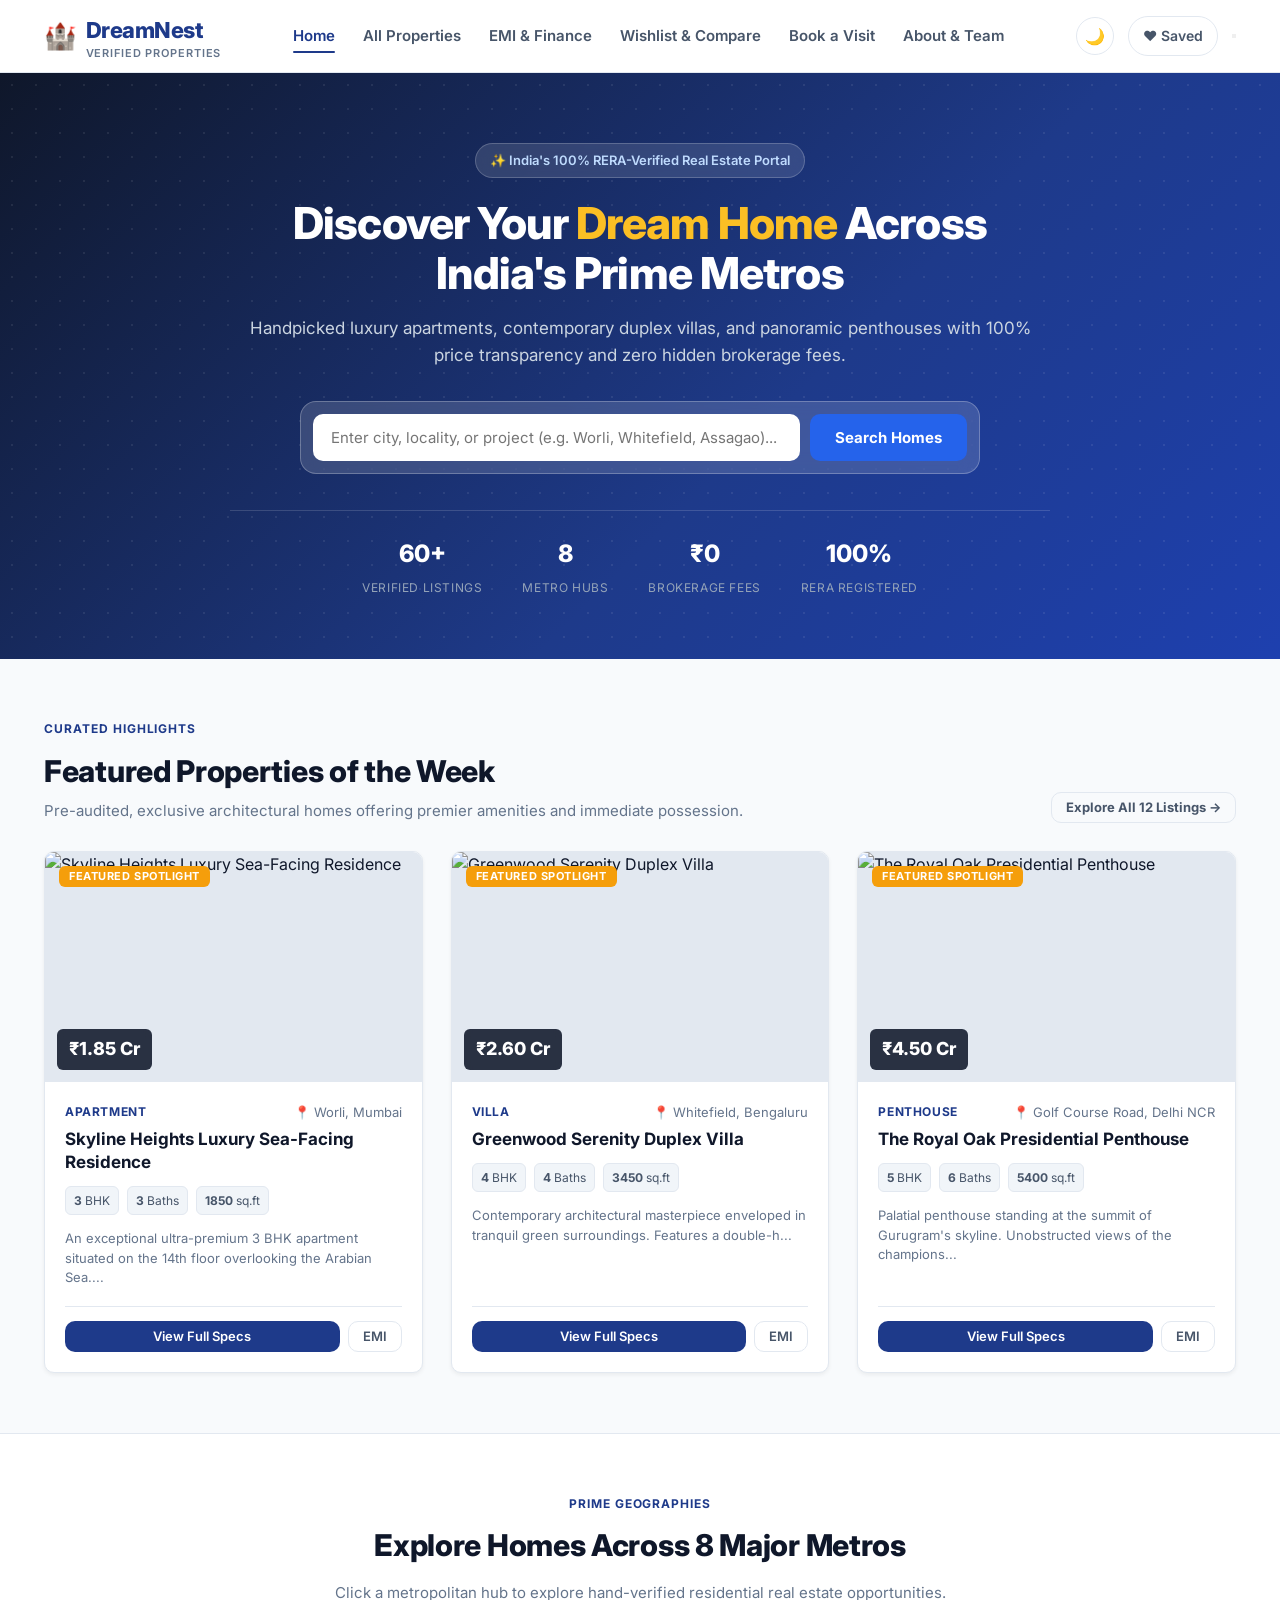
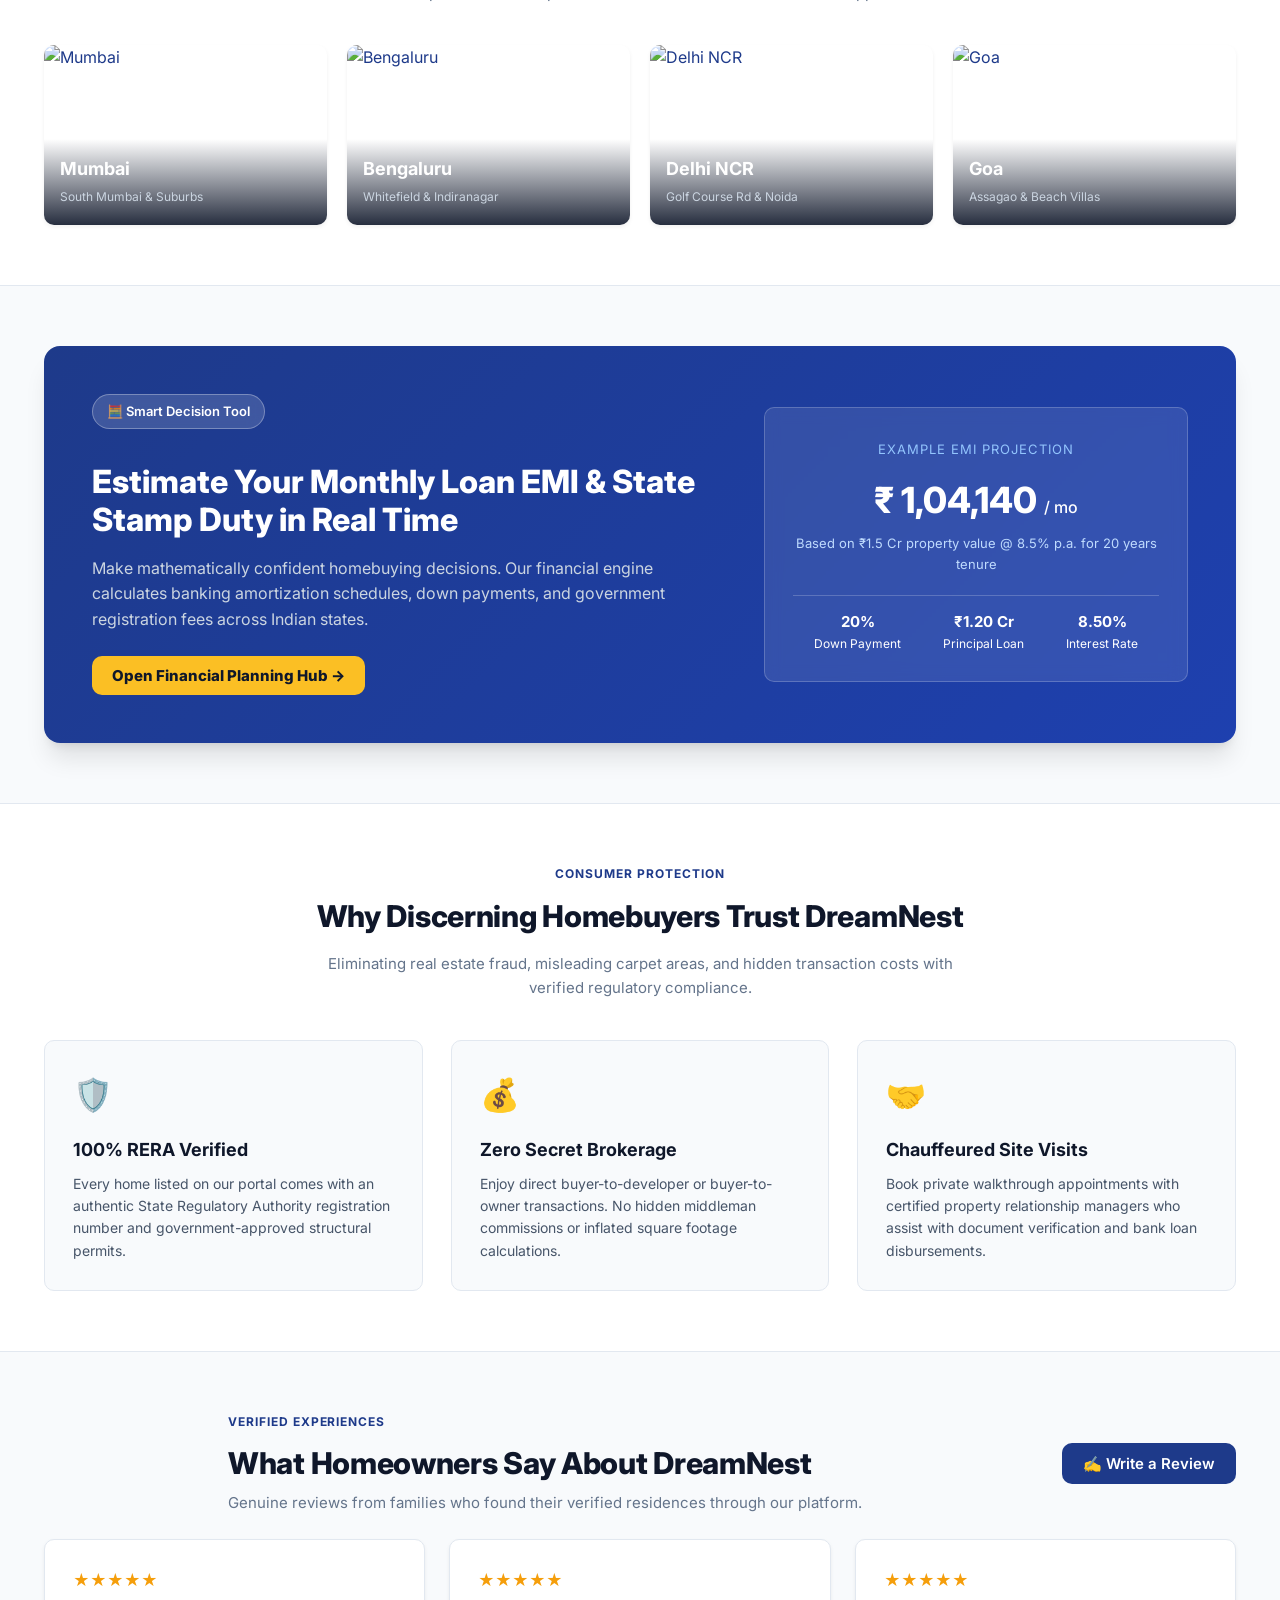
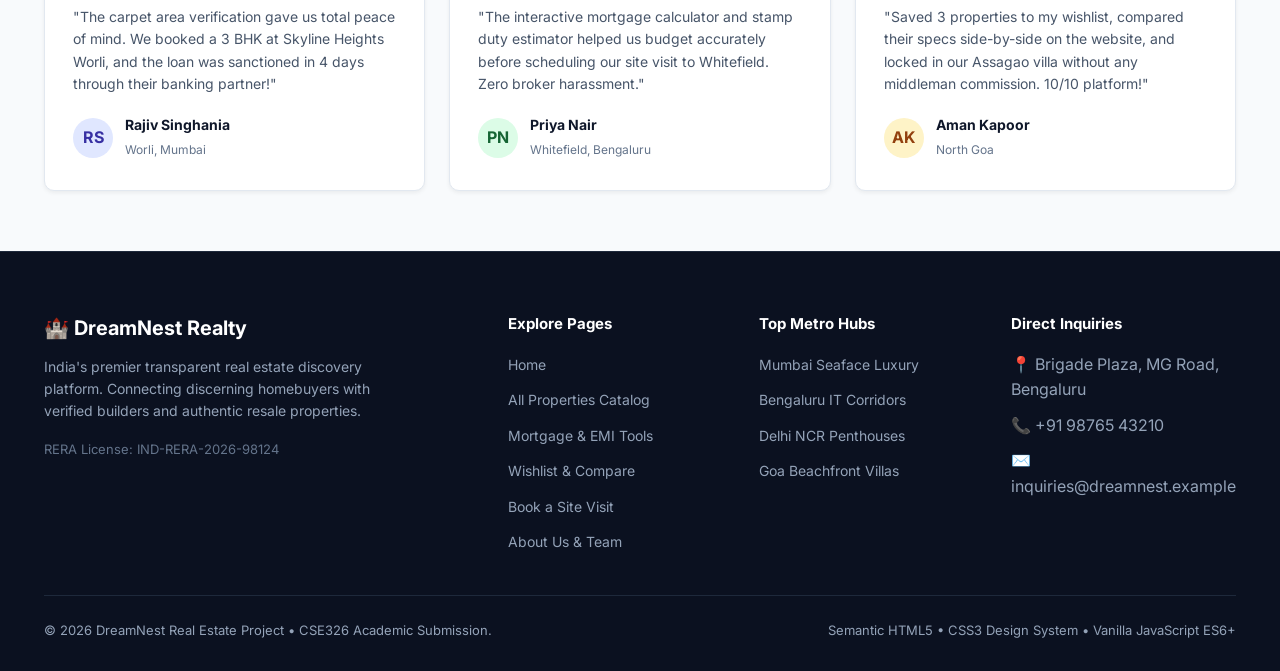
==== commit 23c88779: "feat(ui): update catalog stats to 64 verified properties across home and about views" ====
--- a/index.html
+++ b/index.html
@@ -99,7 +99,7 @@
 
                     <div class="hero-quick-stats">
                         <div class="hero-stat-item">
-                            <strong>12+</strong>
+                            <strong>60+</strong>
                             <span>Verified Listings</span>
                         </div>
                         <div class="hero-stat-item">
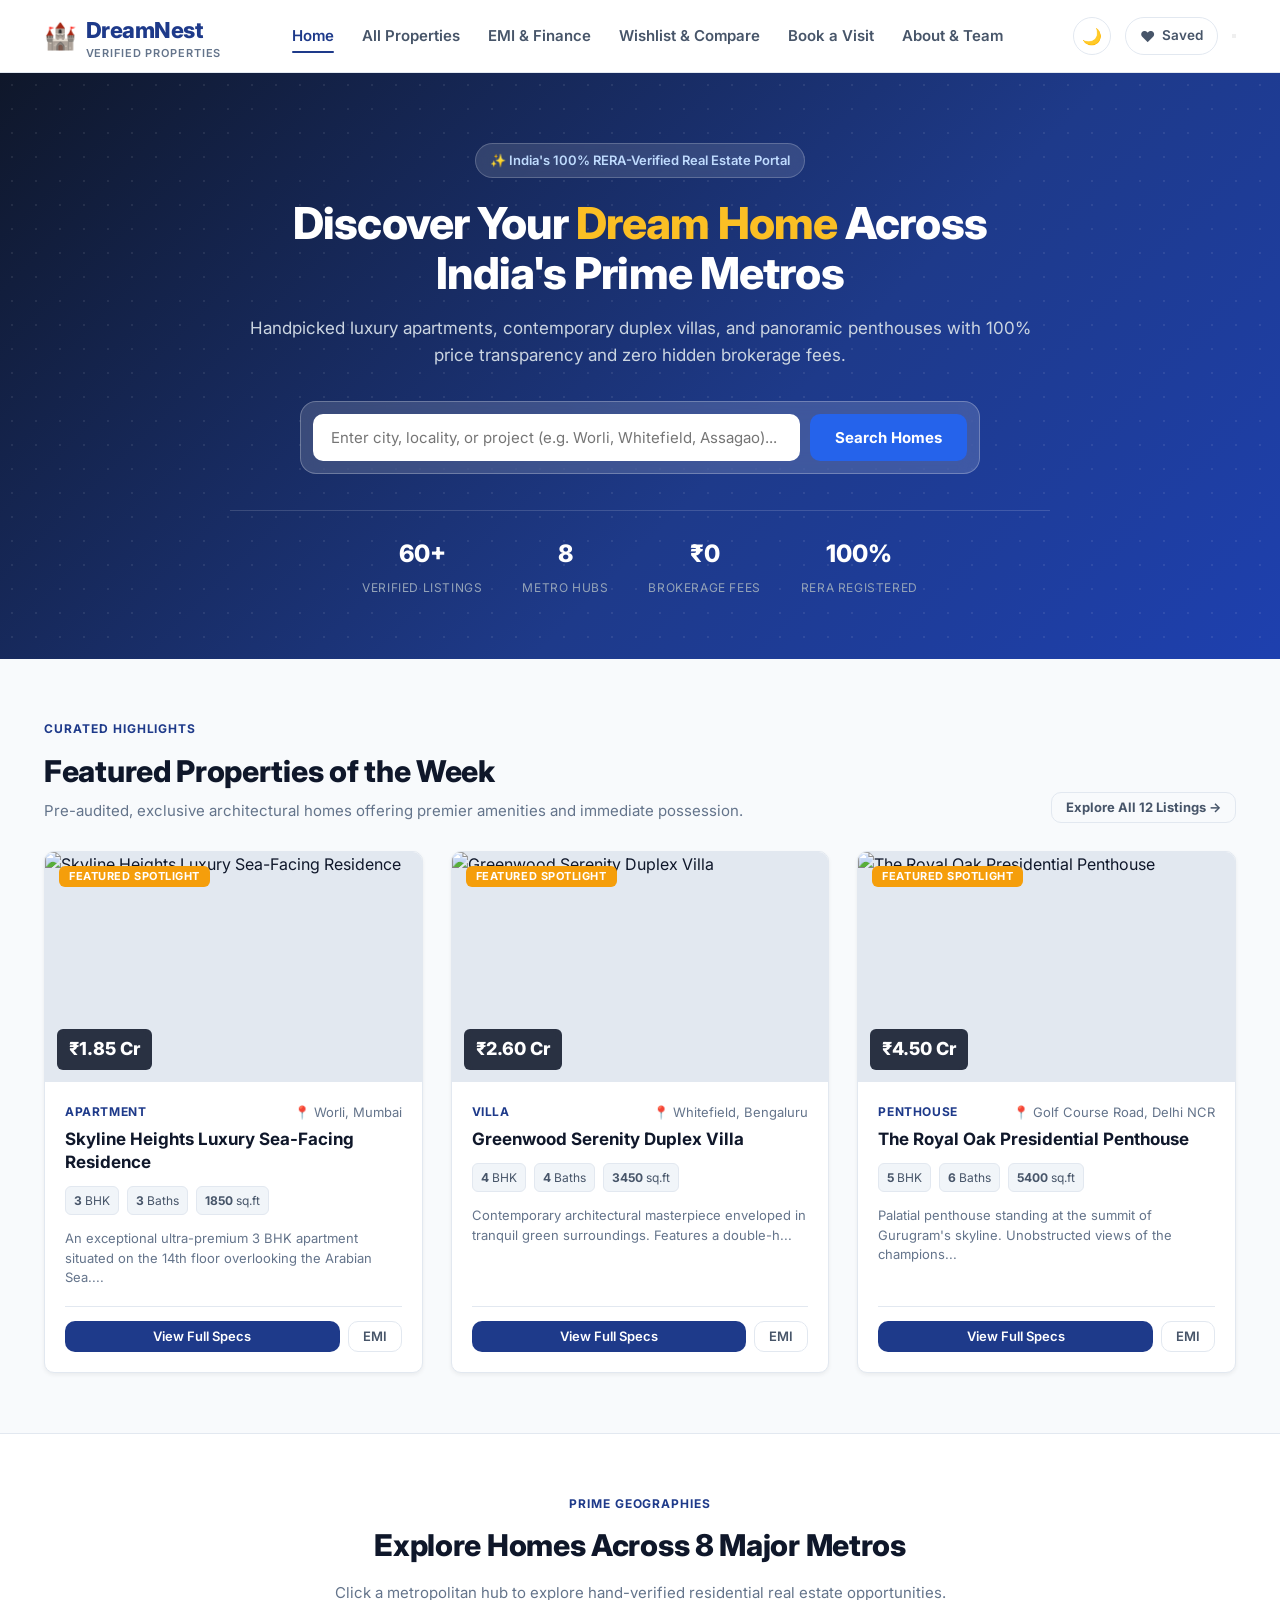
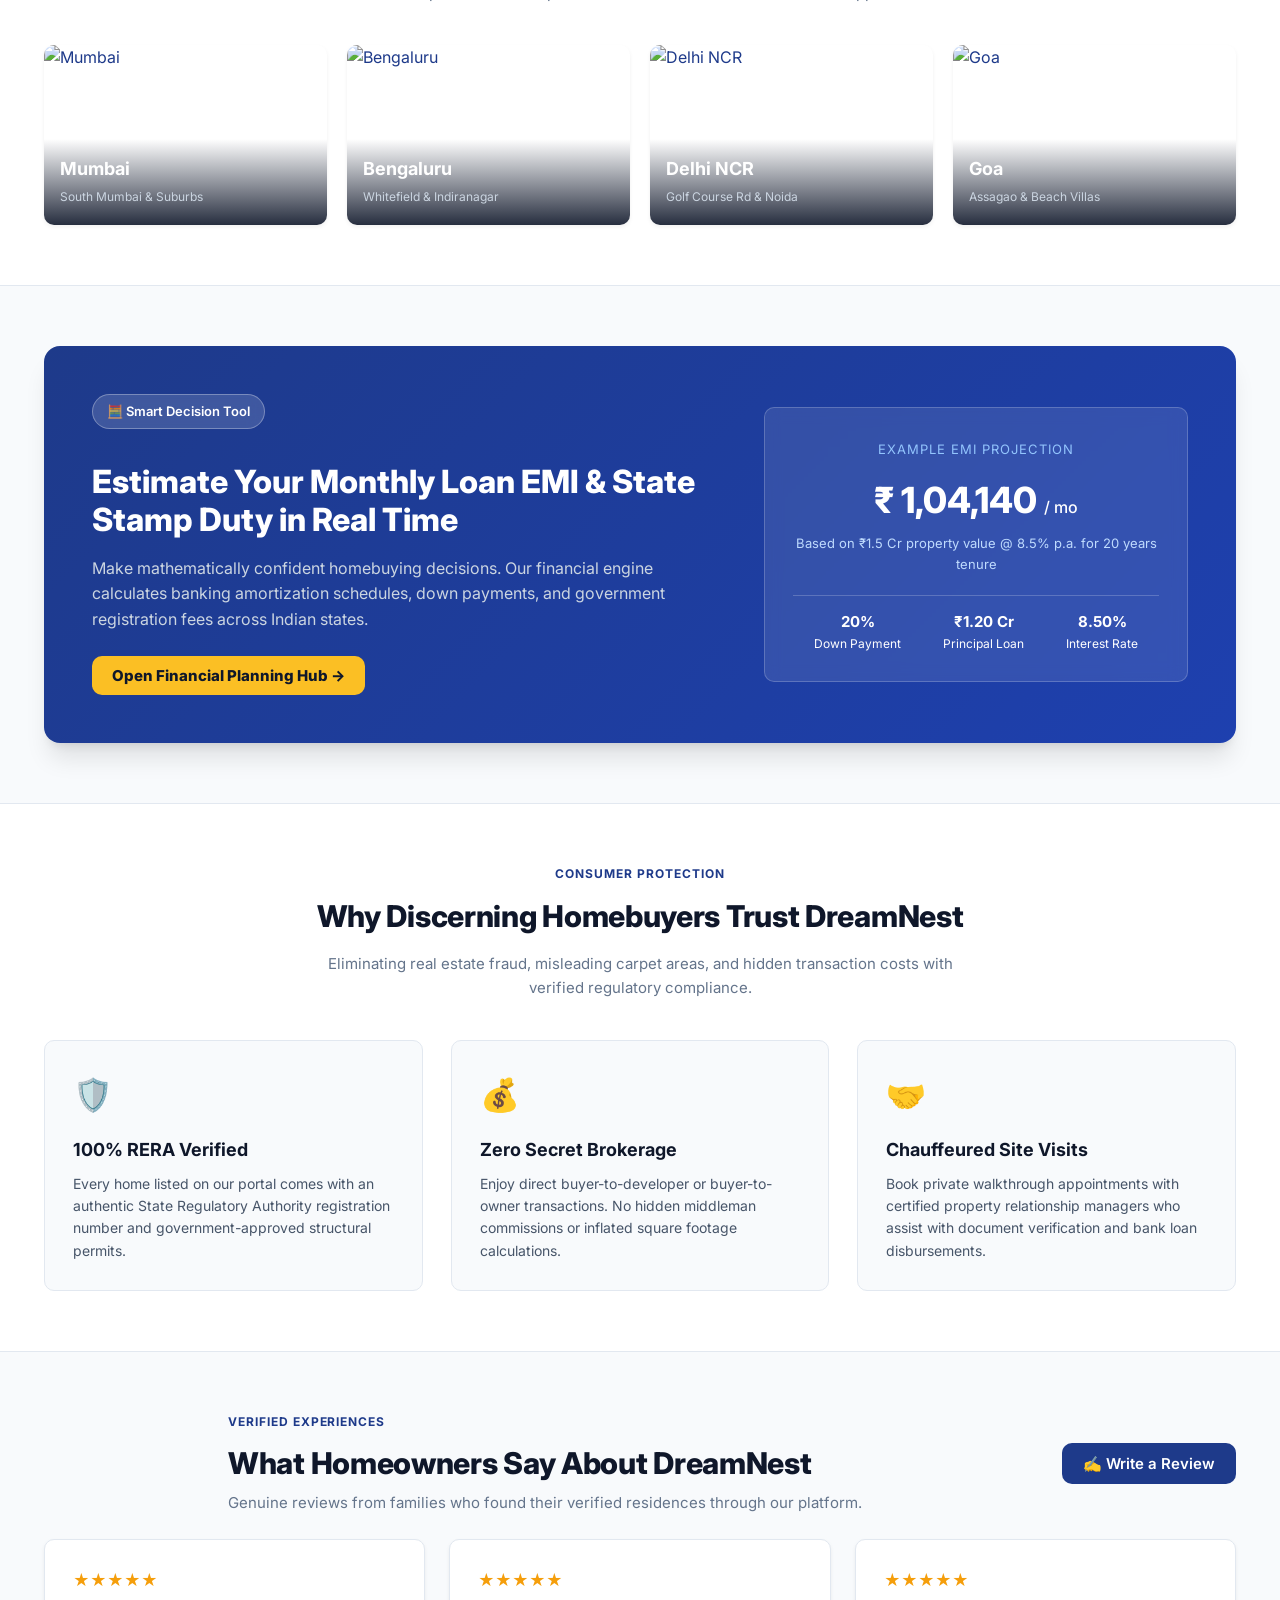
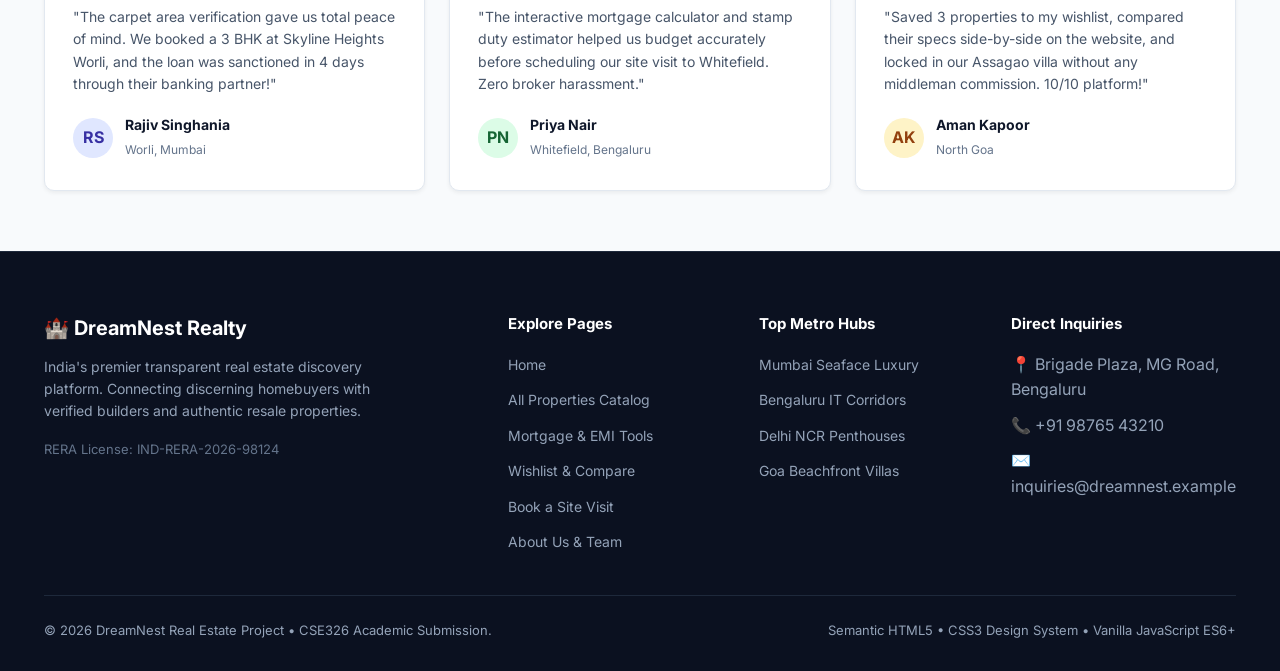
==== commit 02a5101b: "style(ui): redesign saved wishlist button into sleek circular glassmorphic action button on mobile" ====
--- a/index.html
+++ b/index.html
@@ -48,8 +48,9 @@
                     <button type="button" class="theme-toggle-btn" id="themeToggleBtn" aria-label="Toggle dark/light theme" title="Toggle dark/light theme">
                         <span class="theme-toggle-icon" id="themeToggleIcon">🌙</span>
                     </button>
-                    <a href="saved.html" class="header-badge-btn" title="View your saved wishlist">
-                        <span>❤️ Saved</span>
+                    <a href="saved.html" class="header-badge-btn" title="View your saved wishlist" aria-label="View Saved Wishlist">
+                        <span class="header-badge-icon">❤️</span>
+                        <span class="header-badge-text">Saved</span>
                         <span class="counter-badge" id="favoritesCountBadge" style="display: none;">0</span>
                     </a>
                     <button type="button" class="mobile-menu-toggle" id="mobileMenuToggleBtn" aria-label="Toggle navigation menu">
@@ -80,16 +81,16 @@
                     </p>
 
                     <!-- Quick Search Bar in Hero -->
-                    <div style="background: rgba(255, 255, 255, 0.15); backdrop-filter: blur(10px); padding: 12px; border-radius: var(--radius-lg); border: 1px solid rgba(255, 255, 255, 0.25); max-width: 680px; margin: 0 auto; display: flex; gap: 10px;">
+                    <div class="hero-search-wrap">
                         <input 
                             type="text" 
                             id="heroQuickSearch" 
+                            class="hero-search-input"
                             placeholder="Enter city, locality, or project (e.g. Worli, Whitefield, Assagao)..." 
-                            style="flex-grow: 1; padding: 14px 18px; border-radius: var(--radius-md); border: none; font-size: 15px; outline: none;" 
                         />
                         <button 
                             type="button" 
-                            class="btn btn--primary btn--md" 
+                            class="btn btn--primary btn--md hero-search-btn" 
                             id="heroSearchBtn"
                             style="background-color: #2563eb; color: #ffffff; padding: 0 24px; font-weight: 700;"
                         >
@@ -151,7 +152,7 @@
                     <p class="section-subtitle">Click a metropolitan hub to explore hand-verified residential real estate opportunities.</p>
                 </div>
 
-                <div style="display: grid; grid-template-columns: repeat(4, 1fr); gap: 20px;">
+                <div class="city-discovery-grid">
                     <a href="properties.html" class="city-card" style="text-decoration: none; border-radius: var(--radius-md); overflow: hidden; position: relative; height: 180px; box-shadow: var(--shadow-sm); display: block;">
                         <img src="https://images.unsplash.com/photo-1570168007204-dfb528c6958f?auto=format&fit=crop&w=600&q=80" alt="Mumbai" style="width: 100%; height: 100%; object-fit: cover;" />
                         <div style="position: absolute; bottom: 0; left: 0; right: 0; padding: 16px; background: linear-gradient(transparent, rgba(15, 23, 42, 0.9)); color: #ffffff;">
@@ -191,7 +192,7 @@
              SECTION 4: FINANCIAL MORTGAGE PREVIEW TEASER
              ================================================================== -->
         <section class="site-container" style="margin-bottom: 60px;">
-            <div style="background: linear-gradient(135deg, #1e3a8a 0%, #1e40af 100%); color: #ffffff; border-radius: var(--radius-lg); padding: 48px; display: grid; grid-template-columns: 1.2fr 0.8fr; gap: 36px; align-items: center; box-shadow: var(--shadow-xl);">
+            <div class="financial-teaser-banner">
                 <div>
                     <span class="hero-pill-badge" style="background: rgba(255,255,255,0.15); border-color: rgba(255,255,255,0.3); color: #ffffff;">
                         🧮 Smart Decision Tool
@@ -319,7 +320,7 @@
             </div>
 
             <!-- Customer Reviews Grid -->
-            <div id="customerReviewsGrid" style="display: grid; grid-template-columns: repeat(auto-fit, minmax(320px, 1fr)); gap: 24px;">
+            <div id="customerReviewsGrid" class="reviews-grid-container">
                 <!-- Initial Verified Reviews -->
                 <div class="review-card" style="background-color: #ffffff; border: 1px solid var(--border-color); border-radius: var(--radius-md); padding: 28px; box-shadow: var(--shadow-sm);">
                     <div style="color: #f59e0b; font-size: 16px; margin-bottom: 12px;">★★★★★</div>
@@ -425,14 +426,7 @@
 
     <script>
         document.addEventListener('DOMContentLoaded', function () {
-            // Mobile Menu Toggle
-            var toggleBtn = document.getElementById('mobileMenuToggleBtn');
-            var navLinks = document.querySelector('.nav-links');
-            if (toggleBtn && navLinks) {
-                toggleBtn.addEventListener('click', function () {
-                    navLinks.classList.toggle('is-open');
-                });
-            }
+            // Mobile nav toggle is centralized in js/modal-contact.js
 
             // Render Featured Spotlight Properties on Home
             if (window.RealEstateData) {
--- a/css/main.css
+++ b/css/main.css
@@ -63,6 +63,9 @@
 html {
     scroll-behavior: smooth;
     font-size: 16px;
+    overflow-x: hidden;
+    width: 100%;
+    max-width: 100vw;
 }
 
 body {
@@ -75,6 +78,10 @@
     min-height: 100vh;
     display: flex;
     flex-direction: column;
+    overflow-x: hidden;
+    width: 100%;
+    max-width: 100vw;
+    position: relative;
 }
 
 img {
@@ -194,31 +201,56 @@
     background: transparent;
     border: 1px solid var(--border-color);
     border-radius: var(--radius-full);
-    padding: 8px 14px;
-    font-size: 14px;
+    height: 38px;
+    padding: 0 14px;
+    font-size: 13.5px;
     font-weight: 600;
     color: var(--text-secondary);
     cursor: pointer;
-    display: flex;
-    align-items: center;
-    gap: 8px;
+    display: inline-flex;
+    align-items: center;
+    gap: 7px;
     transition: all var(--transition-fast);
+    text-decoration: none;
+    box-sizing: border-box;
 }
 
 .header-badge-btn:hover {
     background-color: var(--bg-surface-alt);
-    border-color: #cbd5e1;
+    border-color: #f87171;
     color: var(--text-primary);
+    transform: translateY(-1px);
+    box-shadow: 0 4px 12px rgba(239, 68, 68, 0.15);
+}
+
+.header-badge-icon {
+    font-size: 15px;
+    line-height: 1;
+    display: inline-block;
+    transition: transform var(--transition-fast);
+}
+
+.header-badge-btn:hover .header-badge-icon {
+    transform: scale(1.22);
+}
+
+.header-badge-text {
+    line-height: 1;
 }
 
 .counter-badge {
-    background-color: var(--primary-color);
+    background-color: #ef4444;
     color: #ffffff;
-    font-size: 11px;
-    font-weight: 700;
-    padding: 2px 7px;
+    font-size: 10.5px;
+    font-weight: 800;
+    min-width: 18px;
+    height: 18px;
+    padding: 0 5px;
     border-radius: var(--radius-full);
-    line-height: 1.2;
+    line-height: 18px;
+    text-align: center;
+    box-shadow: 0 2px 5px rgba(239, 68, 68, 0.35);
+    transition: transform var(--transition-fast);
 }
 
 .theme-toggle-btn {
@@ -1149,12 +1181,18 @@
 
 [data-theme="dark"] .header-badge-btn {
     border-color: #334155;
+    background-color: rgba(30, 41, 59, 0.6);
     color: #cbd5e1;
 }
 
 [data-theme="dark"] .header-badge-btn:hover {
     background-color: #1e293b;
-    color: #f8fafc;
+    border-color: #ef4444;
+    color: #f8fafc;
+}
+
+[data-theme="dark"] .counter-badge {
+    border-color: #1e293b;
 }
 
 [data-theme="dark"] .property-card {
@@ -1519,3 +1557,85 @@
     border-color: #334155 !important;
     color: #f8fafc !important;
 }
+
+/* --------------------------------------------------------------------------
+   RESPONSIVE LAYOUT CONTAINER CLASSES
+   -------------------------------------------------------------------------- */
+.hero-search-wrap {
+    background: rgba(255, 255, 255, 0.15);
+    backdrop-filter: blur(10px);
+    -webkit-backdrop-filter: blur(10px);
+    padding: 12px;
+    border-radius: var(--radius-lg);
+    border: 1px solid rgba(255, 255, 255, 0.25);
+    max-width: 680px;
+    margin: 0 auto;
+    display: flex;
+    gap: 10px;
+    width: 100%;
+    box-sizing: border-box;
+}
+
+.hero-search-input {
+    flex-grow: 1;
+    padding: 14px 18px;
+    border-radius: var(--radius-md);
+    border: none;
+    font-size: 15px;
+    outline: none;
+    min-width: 0;
+    box-sizing: border-box;
+}
+
+.hero-search-btn {
+    padding: 14px 28px;
+    white-space: nowrap;
+    font-weight: 700;
+}
+
+.city-discovery-grid {
+    display: grid;
+    grid-template-columns: repeat(4, 1fr);
+    gap: 20px;
+    width: 100%;
+}
+
+.financial-teaser-banner {
+    background: linear-gradient(135deg, #1e3a8a 0%, #1e40af 100%);
+    color: #ffffff;
+    border-radius: var(--radius-lg);
+    padding: 48px;
+    display: grid;
+    grid-template-columns: 1.2fr 0.8fr;
+    gap: 36px;
+    align-items: center;
+    box-shadow: var(--shadow-xl);
+    width: 100%;
+    box-sizing: border-box;
+}
+
+.reviews-grid-container {
+    display: grid;
+    grid-template-columns: repeat(auto-fit, minmax(280px, 1fr));
+    gap: 24px;
+    width: 100%;
+}
+
+.contact-layout-grid {
+    display: grid;
+    grid-template-columns: 1.2fr 0.8fr;
+    gap: 36px;
+    align-items: start;
+    width: 100%;
+    box-sizing: border-box;
+}
+
+.about-pillars-grid {
+    display: grid;
+    grid-template-columns: repeat(3, 1fr);
+    gap: 24px;
+    margin-top: 20px;
+    width: 100%;
+    box-sizing: border-box;
+}
+
--- a/css/responsive.css
+++ b/css/responsive.css
@@ -57,12 +57,58 @@
         grid-template-columns: 1fr;
         gap: 24px;
     }
+
+    .city-discovery-grid {
+        grid-template-columns: repeat(2, 1fr);
+        gap: 16px;
+    }
+
+    .about-pillars-grid {
+        grid-template-columns: 1fr;
+        gap: 20px;
+    }
 }
 
 /* --------------------------------------------------------------------------
    2. MOBILE BREAKPOINT (max-width: 768px)
    -------------------------------------------------------------------------- */
 @media screen and (max-width: 768px) {
+    .site-header {
+        width: 100%;
+        max-width: 100%;
+    }
+
+    .site-container {
+        padding: 0 16px;
+        width: 100%;
+        max-width: 100%;
+        box-sizing: border-box;
+    }
+
+    /* Saved Wishlist Button becomes sleek 38px circular icon button on mobile */
+    .header-badge-btn {
+        width: 38px;
+        height: 38px;
+        padding: 0;
+        justify-content: center;
+        border-radius: var(--radius-full);
+    }
+
+    .header-badge-text {
+        display: none;
+    }
+
+    .counter-badge {
+        position: absolute;
+        top: -4px;
+        right: -4px;
+        border: 2px solid var(--bg-surface, #ffffff);
+    }
+
+    [data-theme="dark"] .counter-badge {
+        border-color: #1e293b;
+    }
+
     /* Navbar Hamburger Setup */
     .mobile-menu-toggle {
         display: flex;
@@ -90,7 +136,9 @@
         top: 72px;
         left: 0;
         right: 0;
-        background-color: #ffffff;
+        width: 100%;
+        box-sizing: border-box;
+        background-color: var(--bg-card, #ffffff);
         border-bottom: 1px solid var(--border-color);
         flex-direction: column;
         padding: 24px 20px;
@@ -101,6 +149,11 @@
         z-index: 999;
     }
 
+    [data-theme="dark"] .nav-links {
+        background-color: #1e293b;
+        border-color: #334155;
+    }
+
     .nav-links.is-open {
         transform: translateY(0);
     }
@@ -114,6 +167,8 @@
     /* Hero Section */
     .hero-section {
         padding: 44px 0 50px 0;
+        width: 100%;
+        box-sizing: border-box;
     }
 
     .hero-title {
@@ -125,12 +180,71 @@
         margin-bottom: 24px;
     }
 
+    .hero-search-wrap {
+        flex-direction: column;
+        padding: 12px;
+        width: 100%;
+        box-sizing: border-box;
+    }
+
+    .hero-search-input {
+        width: 100%;
+        box-sizing: border-box;
+    }
+
+    .hero-search-btn {
+        width: 100%;
+        box-sizing: border-box;
+    }
+
     .hero-quick-stats {
-        gap: 16px;
+        display: grid;
+        grid-template-columns: 1fr 1fr;
+        gap: 16px;
+        width: 100%;
     }
 
     .hero-stat-item strong {
         font-size: 20px;
+    }
+
+    .city-discovery-grid {
+        grid-template-columns: repeat(2, 1fr);
+        gap: 14px;
+        width: 100%;
+    }
+
+    .financial-teaser-banner {
+        grid-template-columns: 1fr;
+        padding: 24px 18px;
+        gap: 24px;
+        text-align: center;
+        width: 100%;
+        box-sizing: border-box;
+    }
+
+    .financial-teaser-banner h2 {
+        font-size: 22px !important;
+    }
+
+    .contact-layout-grid {
+        grid-template-columns: 1fr;
+        gap: 24px;
+        width: 100%;
+        box-sizing: border-box;
+    }
+
+    .about-pillars-grid {
+        grid-template-columns: 1fr;
+        gap: 16px;
+        width: 100%;
+        box-sizing: border-box;
+    }
+
+    .reviews-grid-container {
+        grid-template-columns: 1fr;
+        gap: 16px;
+        width: 100%;
     }
 
     /* Filter Panel collapses to single column */
@@ -306,6 +420,10 @@
         height: 64px;
     }
 
+    .nav-links {
+        top: 64px;
+    }
+
     .brand-logo {
         font-size: 19px;
     }
@@ -315,7 +433,12 @@
     }
 
     .hero-quick-stats {
-        flex-direction: column;
+        grid-template-columns: 1fr;
+        gap: 12px;
+    }
+
+    .city-discovery-grid {
+        grid-template-columns: 1fr;
         gap: 12px;
     }
 
